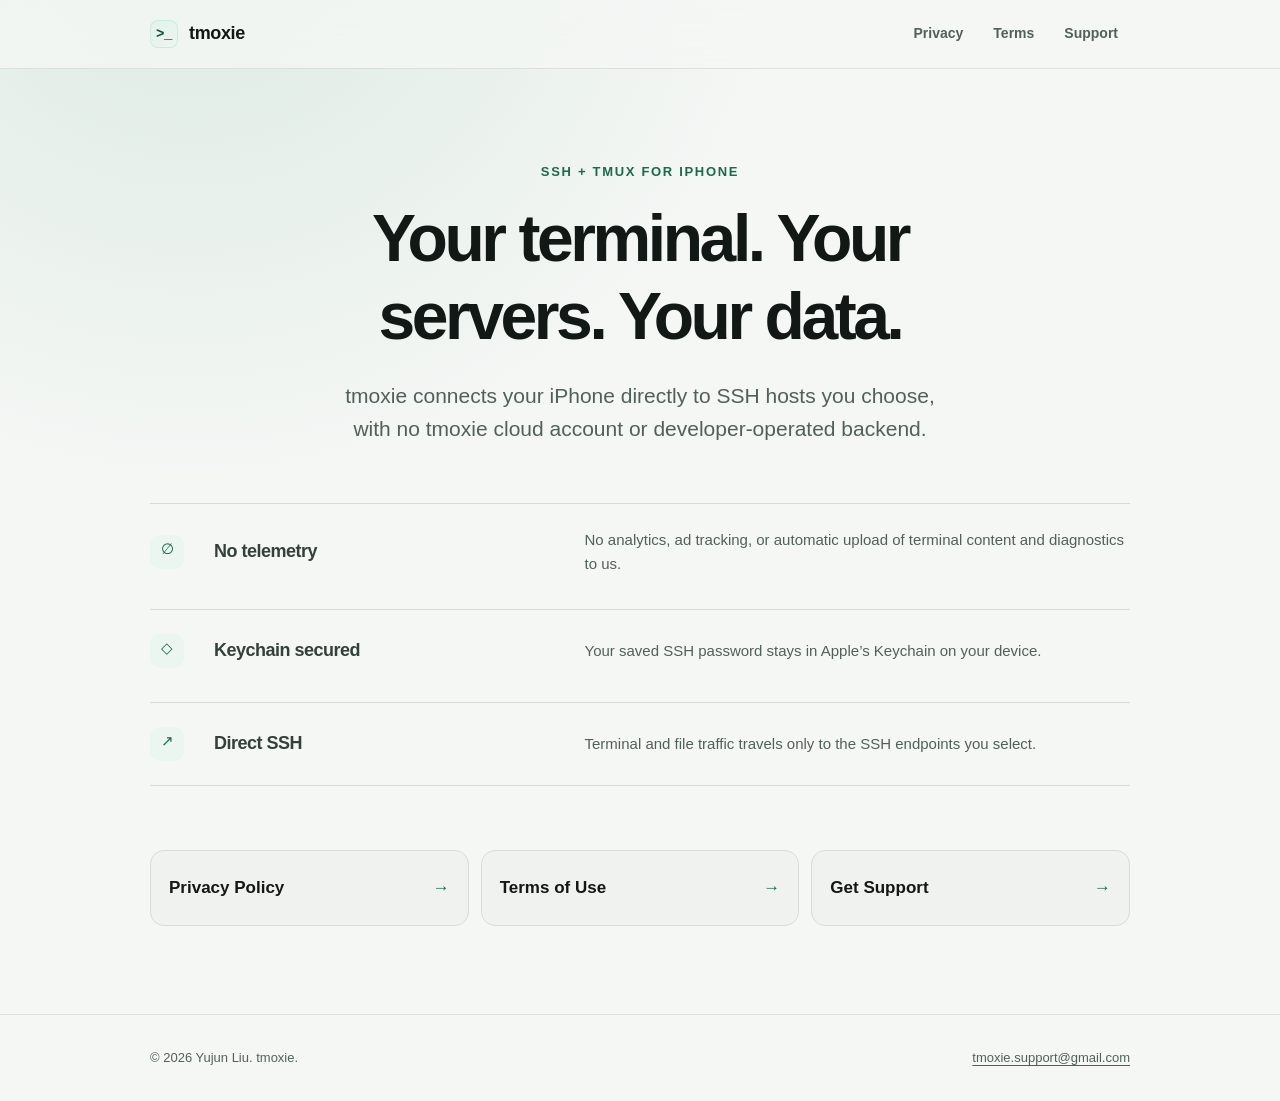
==== index.html @ 765005c0 "Polish tmoxie site metadata" ====
<!DOCTYPE html>
<html lang="en">
<head>
  <meta charset="utf-8">
  <meta name="viewport" content="width=device-width, initial-scale=1">
  <meta name="description" content="Official privacy, terms, and support information for tmoxie, the iOS-native SSH and tmux terminal.">
  <meta name="theme-color" content="#090b0e" media="(prefers-color-scheme: dark)">
  <meta name="theme-color" content="#f5f7f5" media="(prefers-color-scheme: light)">
  <title>tmoxie | Your terminal, your servers, your data</title>
  <link rel="icon" href="favicon.svg" type="image/svg+xml">
  <link rel="stylesheet" href="assets/styles.css">
</head>
<body>
  <header class="site-header">
    <nav class="nav" aria-label="Main navigation">
      <a class="brand" href="./" aria-current="page"><span class="brand-mark" aria-hidden="true">&gt;_</span>tmoxie</a>
      <div class="nav-links">
        <a href="privacy/">Privacy</a>
        <a href="terms/">Terms</a>
        <a href="support/">Support</a>
      </div>
    </nav>
  </header>

  <main class="hero">
    <p class="eyebrow">SSH + tmux for iPhone</p>
    <h1>Your terminal. Your servers. Your data.</h1>
    <p class="lede">tmoxie connects your iPhone directly to SSH hosts you choose, with no tmoxie cloud account or developer-operated backend.</p>

    <ul class="cards">
      <li class="card">
        <span class="card-icon" aria-hidden="true">∅</span>
        <h2>No telemetry</h2>
        <p>No analytics, ad tracking, or automatic upload of terminal content and diagnostics to us.</p>
      </li>
      <li class="card">
        <span class="card-icon" aria-hidden="true">◇</span>
        <h2>Keychain secured</h2>
        <p>Your saved SSH password stays in Apple’s Keychain on your device.</p>
      </li>
      <li class="card">
        <span class="card-icon" aria-hidden="true">↗</span>
        <h2>Direct SSH</h2>
        <p>Terminal and file traffic travels only to the SSH endpoints you select.</p>
      </li>
    </ul>

    <nav class="link-panel" aria-label="Legal and support">
      <a href="privacy/">Privacy Policy</a>
      <a href="terms/">Terms of Use</a>
      <a href="support/">Get Support</a>
    </nav>
  </main>

  <footer class="site-footer">
    <div class="footer-inner">
      <span>© 2026 Yujun Liu. tmoxie.</span>
      <div class="footer-links">
        <a href="mailto:tmoxie.support@gmail.com">tmoxie.support@gmail.com</a>
      </div>
    </div>
  </footer>
</body>
</html>
---- assets/styles.css ----
:root {
  color-scheme: dark;
  --bg: #090b0e;
  --surface: #11151a;
  --surface-raised: #171c22;
  --line: #29313a;
  --text: #f4f6f8;
  --muted: #a9b2bc;
  --accent: #9fe7c4;
  --accent-strong: #c4f5de;
  --max: 760px;
  --radius: 18px;
}

* {
  box-sizing: border-box;
}

html {
  background: var(--bg);
  scroll-behavior: smooth;
}

body {
  min-height: 100vh;
  margin: 0;
  background:
    radial-gradient(circle at 15% -10%, rgba(87, 180, 137, 0.15), transparent 38rem),
    var(--bg);
  color: var(--text);
  font-family: -apple-system, BlinkMacSystemFont, "SF Pro Text", "Segoe UI", sans-serif;
  font-size: 17px;
  line-height: 1.65;
  text-rendering: optimizeLegibility;
  -webkit-font-smoothing: antialiased;
}

a {
  color: var(--accent);
  text-underline-offset: 0.2em;
}

a:hover {
  color: var(--accent-strong);
}

a:active {
  color: var(--accent-strong);
}

a:focus-visible {
  border-radius: 5px;
  outline: 3px solid var(--accent);
  outline-offset: 4px;
}

.site-header {
  position: sticky;
  top: 0;
  z-index: 10;
  border-bottom: 1px solid rgba(255, 255, 255, 0.08);
  background: rgba(9, 11, 14, 0.78);
  backdrop-filter: blur(18px) saturate(140%);
  -webkit-backdrop-filter: blur(18px) saturate(140%);
}

.nav {
  width: min(calc(100% - 40px), 980px);
  min-height: 68px;
  margin: 0 auto;
  display: flex;
  align-items: center;
  justify-content: space-between;
  gap: 24px;
}

.brand {
  min-height: 44px;
  display: inline-flex;
  align-items: center;
  gap: 11px;
  color: var(--text);
  font-size: 18px;
  font-weight: 680;
  letter-spacing: -0.02em;
  text-decoration: none;
}

.brand-mark {
  width: 28px;
  height: 28px;
  display: grid;
  place-items: center;
  border: 1px solid rgba(159, 231, 196, 0.45);
  border-radius: 8px;
  background: linear-gradient(145deg, rgba(159, 231, 196, 0.18), rgba(159, 231, 196, 0.04));
  color: var(--accent-strong);
  font-family: ui-monospace, "SFMono-Regular", Menlo, monospace;
  font-size: 14px;
  line-height: 1;
}

.nav-links {
  display: flex;
  align-items: center;
  gap: 6px;
}

.nav-links a {
  min-height: 44px;
  padding: 10px 12px;
  display: inline-flex;
  align-items: center;
  border-radius: 10px;
  color: var(--muted);
  font-size: 14px;
  font-weight: 600;
  text-decoration: none;
}

.nav-links a:hover,
.nav-links a[aria-current="page"] {
  background: rgba(255, 255, 255, 0.06);
  color: var(--text);
}

main {
  width: min(calc(100% - 40px), var(--max));
  margin: 0 auto;
  padding: 72px 0 88px;
}

.hero {
  width: min(calc(100% - 40px), 980px);
  padding-top: 92px;
  text-align: center;
}

.eyebrow {
  margin: 0 0 18px;
  color: var(--accent);
  font-size: 13px;
  font-weight: 700;
  letter-spacing: 0.13em;
  text-transform: uppercase;
}

h1,
h2,
h3 {
  line-height: 1.18;
  text-wrap: balance;
}

h1 {
  max-width: 760px;
  margin: 0;
  font-size: clamp(38px, 8vw, 66px);
  font-weight: 720;
  letter-spacing: -0.052em;
}

.hero h1 {
  margin-inline: auto;
}

.legal h1 {
  font-size: clamp(38px, 7vw, 58px);
}

.lede {
  max-width: 650px;
  margin: 24px auto 0;
  color: var(--muted);
  font-size: clamp(18px, 3vw, 21px);
  line-height: 1.55;
  text-wrap: balance;
}

.effective {
  margin: 17px 0 0;
  color: var(--muted);
  font-size: 14px;
}

.summary {
  margin: 44px 0 54px;
  padding: 24px 26px;
  border: 1px solid rgba(159, 231, 196, 0.28);
  border-radius: var(--radius);
  background: linear-gradient(145deg, rgba(159, 231, 196, 0.1), rgba(159, 231, 196, 0.025));
}

.summary p {
  margin: 0;
  color: #dce8e2;
  font-size: 18px;
}

.legal section {
  margin-top: 48px;
}

h2 {
  margin: 0 0 16px;
  font-size: 26px;
  letter-spacing: -0.028em;
}

h3 {
  margin: 28px 0 8px;
  font-size: 19px;
  letter-spacing: -0.015em;
}

p,
ul,
ol {
  color: #d0d6dc;
}

ul,
ol {
  padding-left: 1.35em;
}

li + li {
  margin-top: 10px;
}

.cards {
  margin: 58px auto 0;
  padding: 0;
  border-top: 1px solid var(--line);
  border-bottom: 1px solid var(--line);
  list-style: none;
}

.card {
  padding: 24px 0;
  display: grid;
  grid-template-columns: 48px minmax(150px, 0.65fr) 1fr;
  align-items: center;
  gap: 16px;
  text-align: left;
}

.card + .card {
  border-top: 1px solid var(--line);
}

.card-icon {
  width: 34px;
  height: 34px;
  display: grid;
  place-items: center;
  border-radius: 10px;
  background: rgba(159, 231, 196, 0.11);
  color: var(--accent);
  font-family: ui-monospace, "SFMono-Regular", Menlo, monospace;
  font-size: 15px;
}

.card h2 {
  margin: 0;
  font-size: 18px;
}

.card p {
  margin: 0;
  color: var(--muted);
  font-size: 15px;
  line-height: 1.55;
}

.link-panel {
  margin-top: 64px;
  display: grid;
  grid-template-columns: repeat(3, 1fr);
  gap: 12px;
}

.link-panel a {
  min-height: 76px;
  padding: 18px;
  display: flex;
  align-items: center;
  justify-content: space-between;
  border: 1px solid var(--line);
  border-radius: 14px;
  background: rgba(255, 255, 255, 0.025);
  color: var(--text);
  font-weight: 620;
  text-decoration: none;
}

.link-panel a::after {
  content: "→";
  color: var(--accent);
}

.link-panel a:hover {
  border-color: rgba(159, 231, 196, 0.45);
  background: rgba(159, 231, 196, 0.06);
}

.contact-box {
  margin-top: 40px;
  padding: 26px;
  border: 1px solid var(--line);
  border-radius: var(--radius);
  background: var(--surface);
}

.contact-box h2,
.contact-box p {
  margin-top: 0;
}

.contact-box p:last-child {
  margin-bottom: 0;
}

.email-button {
  min-height: 48px;
  margin-top: 8px;
  padding: 12px 18px;
  display: inline-flex;
  align-items: center;
  justify-content: center;
  border: 1px solid rgba(159, 231, 196, 0.45);
  border-radius: 12px;
  background: rgba(159, 231, 196, 0.11);
  color: var(--accent-strong);
  font-weight: 650;
  text-decoration: none;
}

.brand:active,
.nav-links a:active,
.link-panel a:active,
.email-button:active {
  transform: scale(0.98);
}

.nav-links a:active,
.link-panel a:active,
.email-button:active {
  background: rgba(159, 231, 196, 0.14);
}

.support-lede {
  margin-left: 0;
  text-align: left;
}

code {
  padding: 0.12em 0.34em;
  border: 1px solid var(--line);
  border-radius: 5px;
  background: var(--surface);
  color: var(--text);
  font-family: ui-monospace, "SFMono-Regular", Menlo, monospace;
  font-size: 0.88em;
  overflow-wrap: anywhere;
}

.site-footer {
  border-top: 1px solid rgba(255, 255, 255, 0.08);
}

.footer-inner {
  width: min(calc(100% - 40px), 980px);
  min-height: 86px;
  margin: 0 auto;
  display: flex;
  align-items: center;
  justify-content: space-between;
  gap: 24px;
  color: var(--muted);
  font-size: 13px;
}

.footer-links {
  display: flex;
  gap: 18px;
}

.footer-links a {
  min-height: 44px;
  display: inline-flex;
  align-items: center;
  color: var(--muted);
}

@media (max-width: 720px) {
  .nav {
    align-items: flex-start;
    flex-direction: column;
    gap: 3px;
    padding: 12px 0 9px;
  }

  .nav-links {
    width: 100%;
    justify-content: space-between;
  }

  .nav-links a {
    padding-inline: 8px;
  }

  main,
  .hero {
    padding-top: 52px;
  }

  .link-panel {
    grid-template-columns: 1fr;
  }

  .card {
    grid-template-columns: 42px 1fr;
    gap: 4px 12px;
  }

  .card-icon {
    grid-row: 1 / span 2;
  }

  .card p {
    grid-column: 2;
  }

  .footer-inner {
    padding: 20px 0;
    align-items: flex-start;
    flex-direction: column;
    gap: 4px;
  }
}

@media (prefers-color-scheme: light) {
  :root {
    color-scheme: light;
    --bg: #f5f7f5;
    --surface: #ffffff;
    --surface-raised: #f0f4f1;
    --line: #d6ddd8;
    --text: #111815;
    --muted: #52605a;
    --accent: #176c4b;
    --accent-strong: #0c5439;
  }

  body {
    background:
      radial-gradient(circle at 15% -10%, rgba(58, 151, 107, 0.14), transparent 38rem),
      var(--bg);
  }

  .site-header {
    border-bottom-color: rgba(18, 42, 31, 0.1);
    background: rgba(245, 247, 245, 0.82);
  }

  .nav-links a:hover,
  .nav-links a[aria-current="page"] {
    background: rgba(17, 24, 21, 0.065);
  }

  .summary {
    border-color: rgba(23, 108, 75, 0.28);
    background: linear-gradient(145deg, rgba(39, 139, 95, 0.1), rgba(39, 139, 95, 0.025));
  }

  .summary p,
  p,
  ul,
  ol {
    color: #34413b;
  }

  .link-panel a {
    background: rgba(17, 24, 21, 0.018);
  }

  .site-footer {
    border-top-color: rgba(18, 42, 31, 0.1);
  }
}

@media (prefers-reduced-transparency: reduce) {
  .site-header {
    background: var(--bg);
    backdrop-filter: none;
    -webkit-backdrop-filter: none;
  }
}

@media (prefers-reduced-motion: reduce) {
  html {
    scroll-behavior: auto;
  }
}

@media print {
  :root {
    color-scheme: light;
    --bg: #fff;
    --text: #111;
    --muted: #444;
  }

  body {
    background: #fff;
    color: #111;
  }

  .site-header,
  .site-footer {
    display: none;
  }

  main {
    width: 100%;
    padding: 0;
  }

  p,
  ul,
  ol {
    color: #222;
  }
}
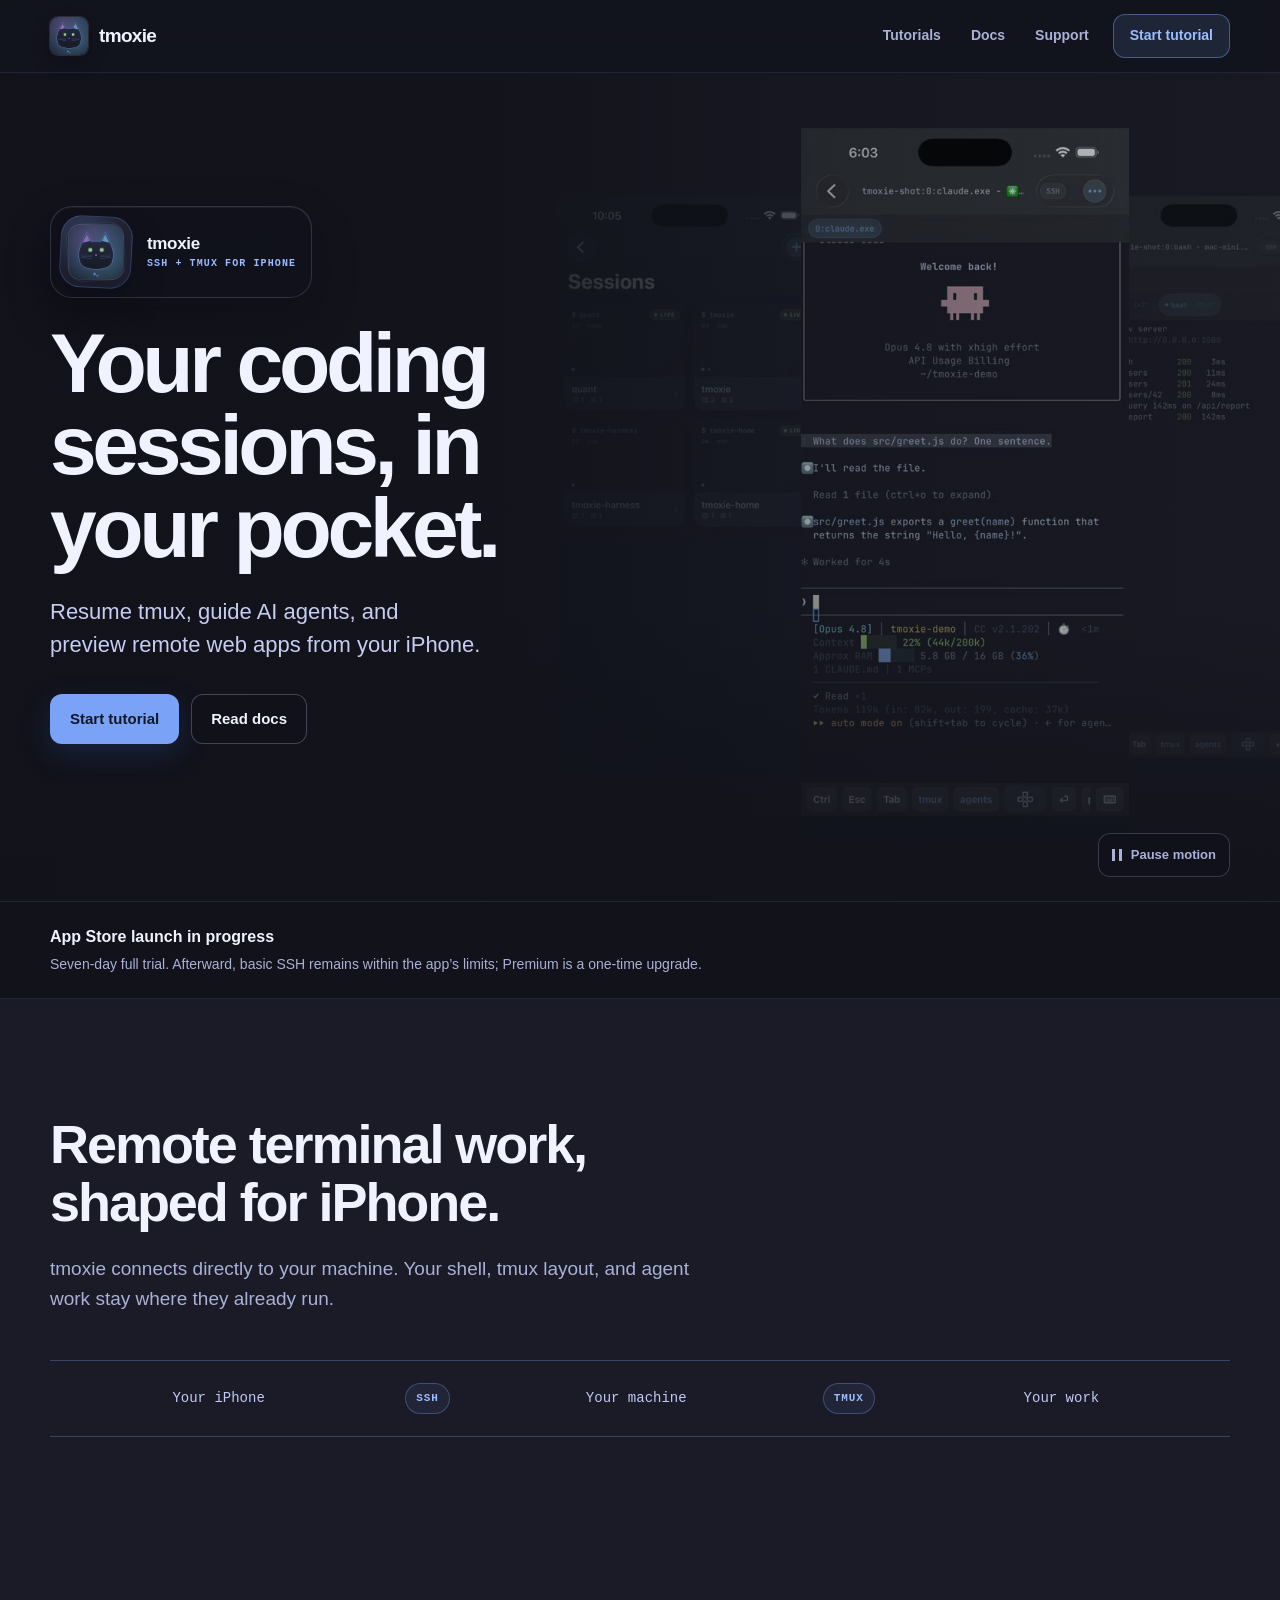
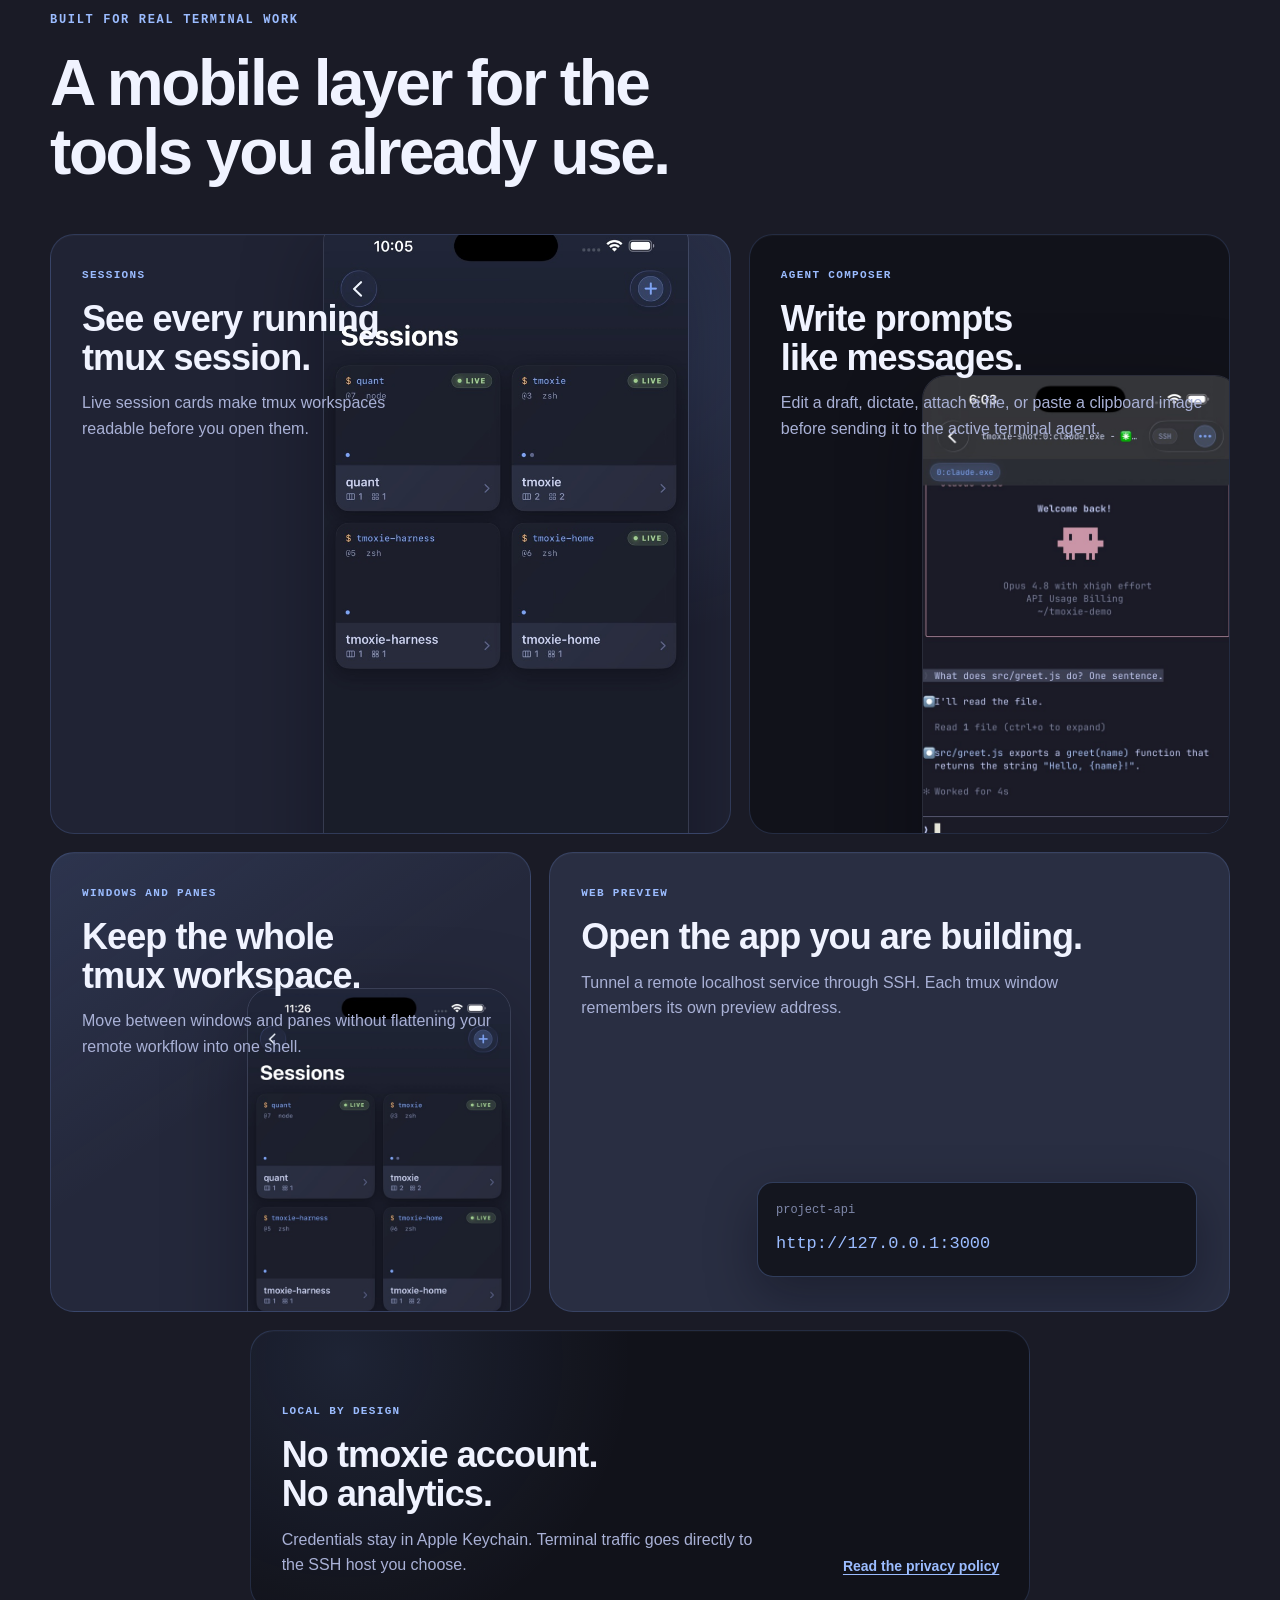
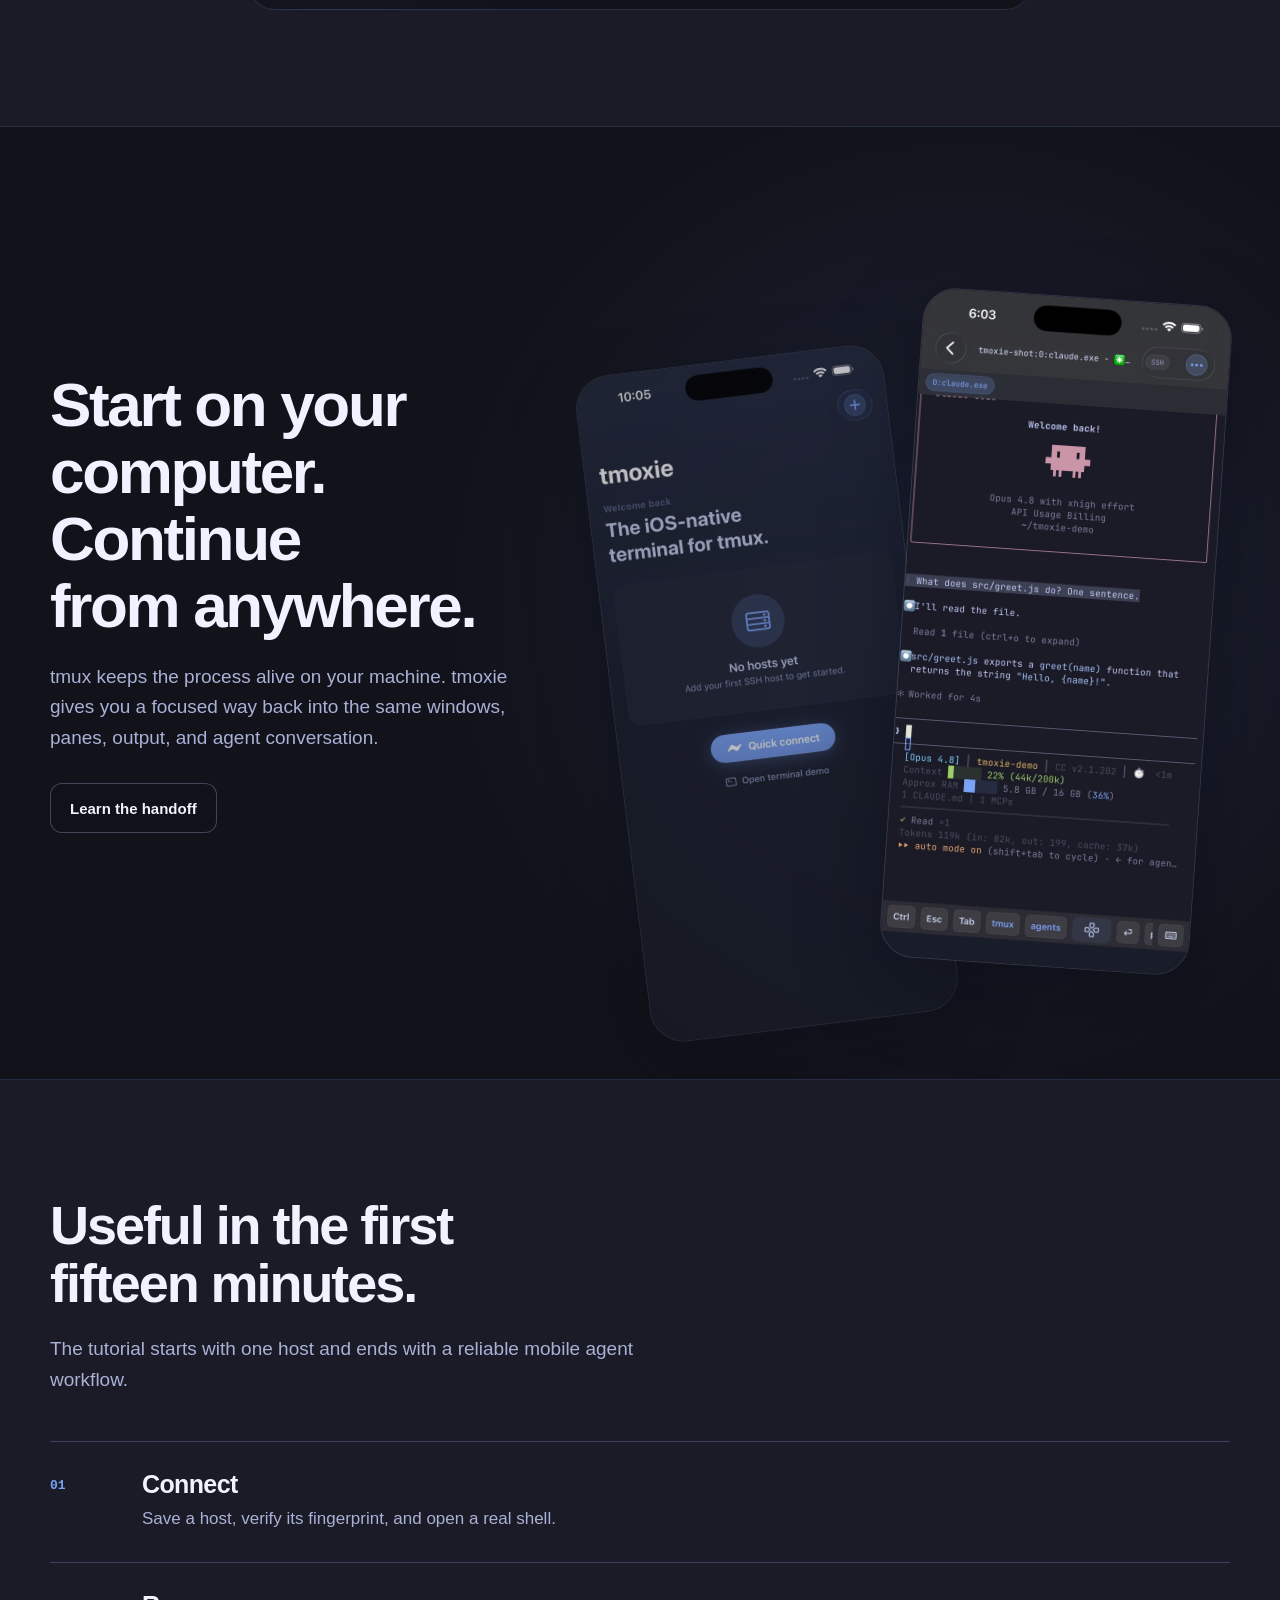
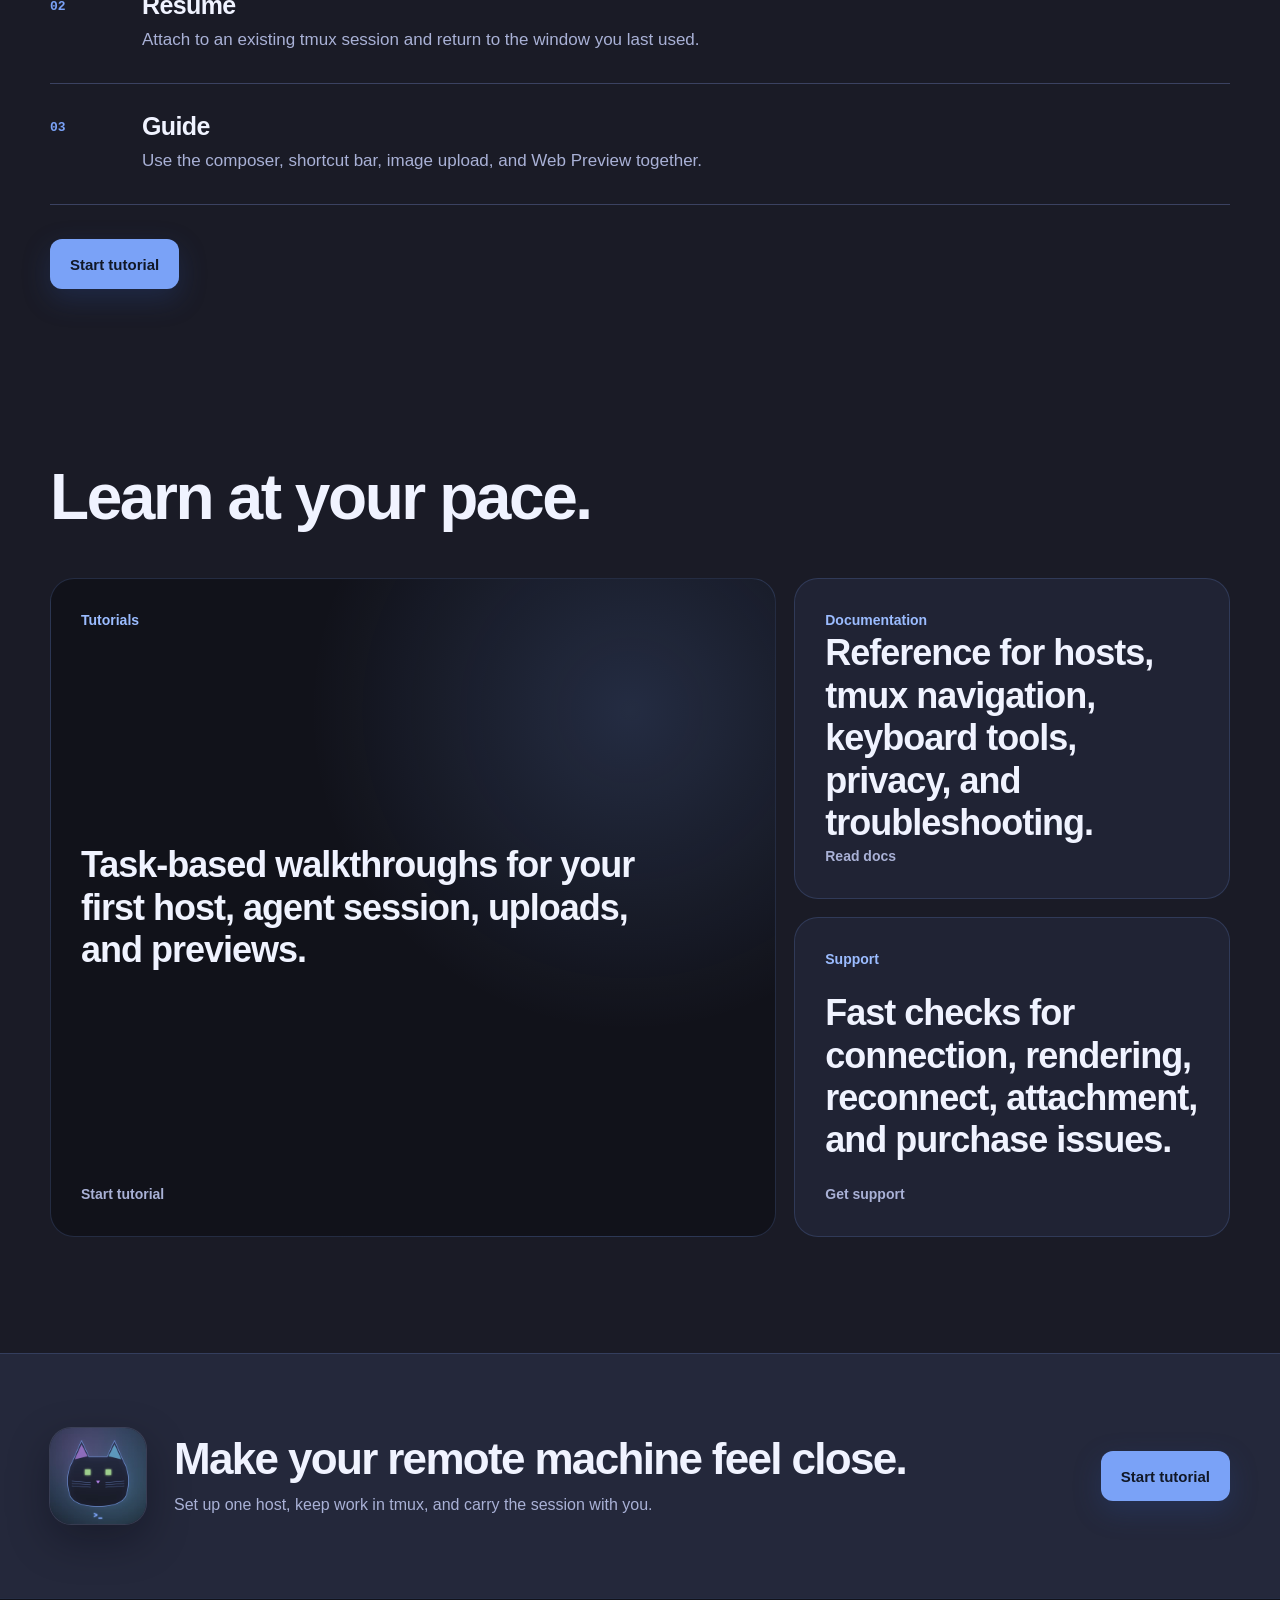
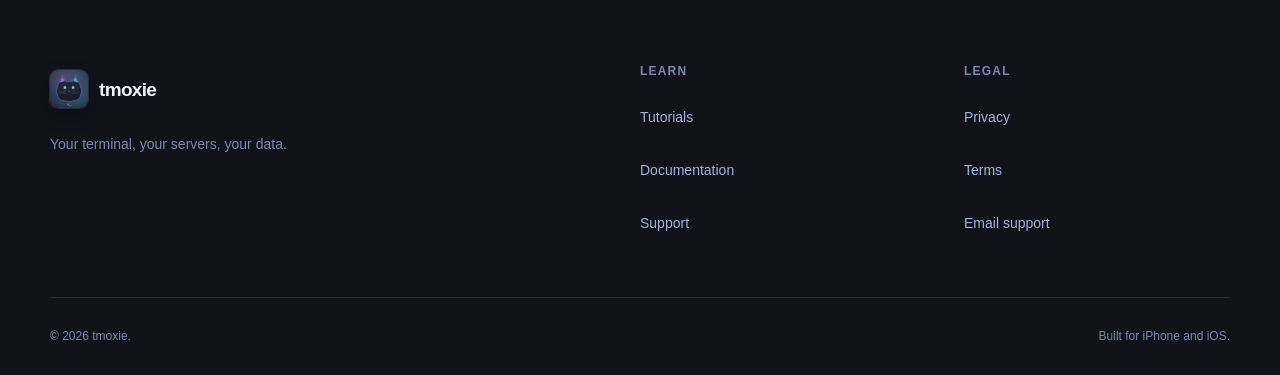
==== commit 22c26023: "Launch tmoxie product and learning site" ====
--- a/index.html
+++ b/index.html
@@ -3,62 +3,267 @@
 <head>
   <meta charset="utf-8">
   <meta name="viewport" content="width=device-width, initial-scale=1">
-  <meta name="description" content="Official privacy, terms, and support information for tmoxie, the iOS-native SSH and tmux terminal.">
-  <meta name="theme-color" content="#090b0e" media="(prefers-color-scheme: dark)">
-  <meta name="theme-color" content="#f5f7f5" media="(prefers-color-scheme: light)">
-  <title>tmoxie | Your terminal, your servers, your data</title>
-  <link rel="icon" href="favicon.svg" type="image/svg+xml">
+  <meta name="description" content="tmoxie is an iPhone SSH and tmux terminal for resuming remote coding sessions, guiding AI agents, and previewing web apps from anywhere.">
+  <meta name="theme-color" content="#1a1b26">
+  <meta name="robots" content="index, follow">
+  <link rel="canonical" href="https://voidsteed.github.io/tmoxie-site/">
+  <meta property="og:type" content="website">
+  <meta property="og:site_name" content="tmoxie">
+  <meta property="og:title" content="tmoxie | Your coding sessions, in your pocket">
+  <meta property="og:description" content="Resume tmux sessions, guide terminal AI agents, and preview remote web apps from your iPhone.">
+  <meta property="og:url" content="https://voidsteed.github.io/tmoxie-site/">
+  <meta property="og:image" content="https://voidsteed.github.io/tmoxie-site/assets/og-image.jpg">
+  <meta property="og:image:width" content="1200">
+  <meta property="og:image:height" content="630">
+  <meta property="og:image:alt" content="tmoxie app icon beside a remote terminal session">
+  <meta name="twitter:card" content="summary_large_image">
+  <meta name="twitter:title" content="tmoxie | Your coding sessions, in your pocket">
+  <meta name="twitter:description" content="Resume tmux sessions, guide terminal AI agents, and preview remote web apps from your iPhone.">
+  <meta name="twitter:image" content="https://voidsteed.github.io/tmoxie-site/assets/og-image.jpg">
+  <meta name="twitter:image:alt" content="tmoxie app icon beside a remote terminal session">
+  <title>tmoxie | Your coding sessions, in your pocket</title>
+  <link rel="icon" href="assets/favicon.png" type="image/png">
+  <link rel="apple-touch-icon" href="assets/apple-touch-icon.png">
+  <link rel="preload" href="assets/media/hero-poster.jpg" as="image" fetchpriority="high">
   <link rel="stylesheet" href="assets/styles.css">
+  <script src="assets/site.js" defer></script>
+  <script type="application/ld+json">
+  {
+    "@context": "https://schema.org",
+    "@type": "SoftwareApplication",
+    "name": "tmoxie",
+    "url": "https://voidsteed.github.io/tmoxie-site/",
+    "image": "https://voidsteed.github.io/tmoxie-site/assets/app-icon.png",
+    "description": "An iPhone SSH and tmux terminal for remote coding sessions and terminal AI agents.",
+    "applicationCategory": "DeveloperApplication",
+    "operatingSystem": "iOS 17 or later"
+  }
+  </script>
 </head>
 <body>
+  <a class="skip-link" href="#main">Skip to content</a>
+
   <header class="site-header">
-    <nav class="nav" aria-label="Main navigation">
-      <a class="brand" href="./" aria-current="page"><span class="brand-mark" aria-hidden="true">&gt;_</span>tmoxie</a>
-      <div class="nav-links">
+    <nav class="nav shell" aria-label="Main navigation">
+      <a class="brand" href="./" aria-current="page">
+        <img class="app-icon" src="assets/app-icon.avif" width="38" height="38" alt="">
+        <span>tmoxie</span>
+      </a>
+      <button class="nav-toggle" type="button" aria-expanded="false" aria-controls="nav-links" data-nav-toggle>
+        <span class="sr-only">Open navigation</span>
+        <span aria-hidden="true"></span>
+        <span aria-hidden="true"></span>
+      </button>
+      <div class="nav-links" id="nav-links" data-nav-links>
+        <a href="tutorials/">Tutorials</a>
+        <a href="docs/">Docs</a>
+        <a href="support/">Support</a>
+        <a class="nav-action" href="tutorials/#quick-start">Start tutorial</a>
+      </div>
+    </nav>
+  </header>
+
+  <main id="main">
+    <section class="landing-hero" aria-labelledby="hero-title">
+      <div class="hero-media" aria-hidden="true">
+        <video muted loop playsinline preload="metadata" poster="assets/media/hero-poster.jpg" data-hero-video>
+          <source src="assets/media/hero-loop.mp4" type="video/mp4">
+        </video>
+      </div>
+      <div class="hero-scrim" aria-hidden="true"></div>
+      <div class="hero-inner shell">
+        <div class="hero-product">
+          <span class="hero-product-mark" aria-hidden="true">
+            <img class="app-icon hero-product-icon" src="assets/app-icon.avif" width="54" height="54" alt="">
+          </span>
+          <span><strong>tmoxie</strong><small>SSH + tmux for iPhone</small></span>
+        </div>
+        <h1 id="hero-title">Your coding sessions, in your pocket.</h1>
+        <p class="hero-copy">Resume tmux, guide AI agents, and preview remote web apps from your iPhone.</p>
+        <div class="hero-actions">
+          <a class="button button-primary" href="tutorials/">Start tutorial</a>
+          <a class="button button-secondary" href="docs/">Read docs</a>
+        </div>
+      </div>
+      <button class="video-toggle" type="button" data-video-toggle data-paused="false">
+        <span class="video-toggle-mark" aria-hidden="true"></span>
+        <span data-video-label>Pause motion</span>
+      </button>
+    </section>
+
+    <section class="launch-strip" aria-label="Product availability">
+      <div class="shell launch-strip-inner">
+        <div>
+          <strong>App Store launch in progress</strong>
+          <span>Seven-day full trial. Afterward, basic SSH remains within the app’s limits; Premium is a one-time upgrade.</span>
+        </div>
+      </div>
+    </section>
+
+    <section class="section shell product-intro" aria-labelledby="product-title">
+      <div class="section-heading compact-heading">
+        <h2 id="product-title">Remote terminal work, shaped for iPhone.</h2>
+        <p>tmoxie connects directly to your machine. Your shell, tmux layout, and agent work stay where they already run.</p>
+      </div>
+      <div class="workflow-line" role="group" aria-label="tmoxie connection flow">
+        <span>Your iPhone</span>
+        <span aria-hidden="true">SSH</span>
+        <span>Your machine</span>
+        <span aria-hidden="true">tmux</span>
+        <span>Your work</span>
+      </div>
+    </section>
+
+    <section class="section shell" aria-labelledby="features-title">
+      <div class="section-heading">
+        <p class="eyebrow">Built for real terminal work</p>
+        <h2 id="features-title">A mobile layer for the tools you already use.</h2>
+      </div>
+
+      <div class="feature-grid">
+        <article class="feature feature-sessions">
+          <div class="feature-copy">
+            <span class="feature-kicker">Sessions</span>
+            <h3>See every running tmux session.</h3>
+            <p>Live session cards make tmux workspaces readable before you open them.</p>
+          </div>
+          <img src="assets/screens/sessions.jpg" width="660" height="1434" loading="lazy" alt="tmoxie session cards showing remote tmux workspaces">
+        </article>
+
+        <article class="feature feature-agent">
+          <div class="feature-copy">
+            <span class="feature-kicker">Agent composer</span>
+            <h3>Write prompts like messages.</h3>
+            <p>Edit a draft, dictate, attach a file, or paste a clipboard image before sending it to the active terminal agent.</p>
+          </div>
+          <img src="assets/screens/agent.jpg" width="660" height="1434" loading="lazy" alt="AI coding agent running inside the tmoxie terminal">
+        </article>
+
+        <article class="feature feature-panes">
+          <div class="feature-copy">
+            <span class="feature-kicker">Windows and panes</span>
+            <h3>Keep the whole tmux workspace.</h3>
+            <p>Move between windows and panes without flattening your remote workflow into one shell.</p>
+          </div>
+          <img src="assets/screens/panes.jpg" width="660" height="1434" loading="lazy" alt="tmoxie displaying multiple tmux panes">
+        </article>
+
+        <article class="feature feature-preview">
+          <div class="feature-copy">
+            <span class="feature-kicker">Web Preview</span>
+            <h3>Open the app you are building.</h3>
+            <p>Tunnel a remote localhost service through SSH. Each tmux window remembers its own preview address.</p>
+          </div>
+          <div class="preview-address" aria-hidden="true">
+            <span>project-api</span>
+            <code>http://127.0.0.1:3000</code>
+          </div>
+        </article>
+
+        <article class="feature feature-private">
+          <div class="feature-copy">
+            <span class="feature-kicker">Local by design</span>
+            <h3>No tmoxie account. No analytics.</h3>
+            <p>Credentials stay in Apple Keychain. Terminal traffic goes directly to the SSH host you choose.</p>
+          </div>
+          <a class="text-link" href="privacy/">Read the privacy policy</a>
+        </article>
+      </div>
+    </section>
+
+    <section class="section session-story" aria-labelledby="story-title">
+      <div class="shell story-grid">
+        <div class="story-copy">
+          <h2 id="story-title">Start on your computer. Continue from anywhere.</h2>
+          <p>tmux keeps the process alive on your machine. tmoxie gives you a focused way back into the same windows, panes, output, and agent conversation.</p>
+          <a class="button button-secondary" href="tutorials/#resume-a-session">Learn the handoff</a>
+        </div>
+        <div class="screen-stack" role="group" aria-label="tmoxie product screens">
+          <img class="screen screen-back" src="assets/screens/hosts.jpg" width="660" height="1434" loading="lazy" alt="Saved SSH hosts in tmoxie">
+          <img class="screen screen-front" src="assets/screens/agent.jpg" width="660" height="1434" loading="lazy" alt="Terminal agent session in tmoxie">
+        </div>
+      </div>
+    </section>
+
+    <section class="section shell" aria-labelledby="use-title">
+      <div class="section-heading compact-heading">
+        <h2 id="use-title">Useful in the first fifteen minutes.</h2>
+        <p>The tutorial starts with one host and ends with a reliable mobile agent workflow.</p>
+      </div>
+      <ol class="use-path">
+        <li>
+          <span class="path-number" aria-hidden="true">01</span>
+          <div><h3>Connect</h3><p>Save a host, verify its fingerprint, and open a real shell.</p></div>
+        </li>
+        <li>
+          <span class="path-number" aria-hidden="true">02</span>
+          <div><h3>Resume</h3><p>Attach to an existing tmux session and return to the window you last used.</p></div>
+        </li>
+        <li>
+          <span class="path-number" aria-hidden="true">03</span>
+          <div><h3>Guide</h3><p>Use the composer, shortcut bar, image upload, and Web Preview together.</p></div>
+        </li>
+      </ol>
+      <div class="section-action">
+        <a class="button button-primary" href="tutorials/#quick-start">Start tutorial</a>
+      </div>
+    </section>
+
+    <section class="section shell resource-section" aria-labelledby="resources-title">
+      <div class="section-heading">
+        <h2 id="resources-title">Learn at your pace.</h2>
+      </div>
+      <div class="resource-grid">
+        <a class="resource resource-primary" href="tutorials/">
+          <span>Tutorials</span>
+          <strong>Task-based walkthroughs for your first host, agent session, uploads, and previews.</strong>
+          <small>Start tutorial</small>
+        </a>
+        <a class="resource" href="docs/">
+          <span>Documentation</span>
+          <strong>Reference for hosts, tmux navigation, keyboard tools, privacy, and troubleshooting.</strong>
+          <small>Read docs</small>
+        </a>
+        <a class="resource" href="support/">
+          <span>Support</span>
+          <strong>Fast checks for connection, rendering, reconnect, attachment, and purchase issues.</strong>
+          <small>Get support</small>
+        </a>
+      </div>
+    </section>
+
+    <section class="final-cta">
+      <div class="shell final-cta-inner">
+        <img class="app-icon" src="assets/app-icon.avif" width="96" height="96" loading="lazy" alt="tmoxie app icon">
+        <div>
+          <h2>Make your remote machine feel close.</h2>
+          <p>Set up one host, keep work in tmux, and carry the session with you.</p>
+        </div>
+        <a class="button button-primary" href="tutorials/">Start tutorial</a>
+      </div>
+    </section>
+  </main>
+
+  <footer class="site-footer">
+    <div class="shell footer-grid">
+      <div class="footer-brand">
+        <a class="brand" href="./"><img class="app-icon" src="assets/app-icon.avif" width="38" height="38" alt=""><span>tmoxie</span></a>
+        <p>Your terminal, your servers, your data.</p>
+      </div>
+      <div>
+        <h2>Learn</h2>
+        <a href="tutorials/">Tutorials</a>
+        <a href="docs/">Documentation</a>
+        <a href="support/">Support</a>
+      </div>
+      <div>
+        <h2>Legal</h2>
         <a href="privacy/">Privacy</a>
         <a href="terms/">Terms</a>
-        <a href="support/">Support</a>
-      </div>
-    </nav>
-  </header>
-
-  <main class="hero">
-    <p class="eyebrow">SSH + tmux for iPhone</p>
-    <h1>Your terminal. Your servers. Your data.</h1>
-    <p class="lede">tmoxie connects your iPhone directly to SSH hosts you choose, with no tmoxie cloud account or developer-operated backend.</p>
-
-    <ul class="cards">
-      <li class="card">
-        <span class="card-icon" aria-hidden="true">∅</span>
-        <h2>No telemetry</h2>
-        <p>No analytics, ad tracking, or automatic upload of terminal content and diagnostics to us.</p>
-      </li>
-      <li class="card">
-        <span class="card-icon" aria-hidden="true">◇</span>
-        <h2>Keychain secured</h2>
-        <p>Your saved SSH password stays in Apple’s Keychain on your device.</p>
-      </li>
-      <li class="card">
-        <span class="card-icon" aria-hidden="true">↗</span>
-        <h2>Direct SSH</h2>
-        <p>Terminal and file traffic travels only to the SSH endpoints you select.</p>
-      </li>
-    </ul>
-
-    <nav class="link-panel" aria-label="Legal and support">
-      <a href="privacy/">Privacy Policy</a>
-      <a href="terms/">Terms of Use</a>
-      <a href="support/">Get Support</a>
-    </nav>
-  </main>
-
-  <footer class="site-footer">
-    <div class="footer-inner">
-      <span>© 2026 Yujun Liu. tmoxie.</span>
-      <div class="footer-links">
-        <a href="mailto:tmoxie.support@gmail.com">tmoxie.support@gmail.com</a>
+        <a href="mailto:tmoxie.support@gmail.com">Email support</a>
       </div>
     </div>
+    <div class="shell footer-bottom"><span>© 2026 tmoxie.</span><span>Built for iPhone and iOS.</span></div>
   </footer>
 </body>
 </html>
--- a/assets/styles.css
+++ b/assets/styles.css
@@ -1,15 +1,25 @@
 :root {
   color-scheme: dark;
-  --bg: #090b0e;
-  --surface: #11151a;
-  --surface-raised: #171c22;
-  --line: #29313a;
-  --text: #f4f6f8;
-  --muted: #a9b2bc;
-  --accent: #9fe7c4;
-  --accent-strong: #c4f5de;
-  --max: 760px;
-  --radius: 18px;
+  --bg: #1a1b26;
+  --bg-deep: #11121a;
+  --surface: #202334;
+  --surface-raised: #292e42;
+  --surface-soft: #24283b;
+  --line: #3b4261;
+  --line-soft: rgba(122, 162, 247, 0.18);
+  --text: #c0caf5;
+  --text-strong: #f0f3ff;
+  --muted: #a9b1d6;
+  --muted-dim: #7f88aa;
+  --accent: #7aa2f7;
+  --accent-strong: #9bbcff;
+  --accent-ink: #111827;
+  --content: 1180px;
+  --article: 760px;
+  --radius-card: 24px;
+  --radius-control: 12px;
+  --shadow: 0 26px 80px rgba(5, 7, 15, 0.34);
+  --nav-height: 72px;
 }
 
 * {
@@ -17,15 +27,18 @@
 }
 
 html {
+  min-width: 320px;
   background: var(--bg);
   scroll-behavior: smooth;
+  scroll-padding-top: calc(var(--nav-height) + 28px);
 }
 
 body {
   min-height: 100vh;
   margin: 0;
+  overflow-x: hidden;
   background:
-    radial-gradient(circle at 15% -10%, rgba(87, 180, 137, 0.15), transparent 38rem),
+    radial-gradient(circle at 86% 8%, rgba(122, 162, 247, 0.08), transparent 28rem),
     var(--bg);
   color: var(--text);
   font-family: -apple-system, BlinkMacSystemFont, "SF Pro Text", "Segoe UI", sans-serif;
@@ -35,39 +48,169 @@
   -webkit-font-smoothing: antialiased;
 }
 
+img,
+video {
+  display: block;
+  max-width: 100%;
+}
+
+img {
+  height: auto;
+}
+
+.app-icon {
+  aspect-ratio: 1;
+  object-fit: cover;
+  border-radius: 22%;
+  box-shadow:
+    0 0 0 1px rgba(192, 202, 245, 0.16),
+    0 16px 42px rgba(5, 7, 15, 0.34);
+}
+
 a {
-  color: var(--accent);
-  text-underline-offset: 0.2em;
+  color: var(--accent-strong);
+  text-underline-offset: 0.22em;
+  text-decoration-thickness: 1px;
 }
 
 a:hover {
-  color: var(--accent-strong);
-}
-
-a:active {
-  color: var(--accent-strong);
-}
-
-a:focus-visible {
-  border-radius: 5px;
+  color: var(--text-strong);
+}
+
+button,
+a {
+  -webkit-tap-highlight-color: transparent;
+}
+
+button {
+  color: inherit;
+  font: inherit;
+}
+
+a:focus-visible,
+button:focus-visible,
+summary:focus-visible {
   outline: 3px solid var(--accent);
   outline-offset: 4px;
+}
+
+h1,
+h2,
+h3,
+p {
+  margin-top: 0;
+}
+
+h1,
+h2,
+h3 {
+  color: var(--text-strong);
+  line-height: 1.08;
+  text-wrap: balance;
+}
+
+h1 {
+  letter-spacing: -0.052em;
+}
+
+h2 {
+  letter-spacing: -0.038em;
+}
+
+h3 {
+  letter-spacing: -0.025em;
+}
+
+p,
+li {
+  color: var(--muted);
+}
+
+code,
+pre,
+.eyebrow,
+.feature-kicker,
+.path-number,
+.workflow-line,
+.preview-address {
+  font-family: ui-monospace, "SFMono-Regular", Menlo, Monaco, Consolas, monospace;
+}
+
+code {
+  padding: 0.14em 0.38em;
+  border: 1px solid var(--line);
+  border-radius: 6px;
+  background: var(--surface-soft);
+  color: var(--text-strong);
+  font-size: 0.88em;
+  overflow-wrap: anywhere;
+}
+
+pre {
+  margin: 22px 0;
+  padding: 20px;
+  overflow-x: auto;
+  border: 1px solid var(--line);
+  border-radius: 16px;
+  background: var(--bg-deep);
+  color: var(--text);
+  font-size: 14px;
+  line-height: 1.65;
+  -webkit-overflow-scrolling: touch;
+}
+
+pre code {
+  padding: 0;
+  border: 0;
+  background: transparent;
+  font-size: inherit;
+}
+
+.shell {
+  width: min(calc(100% - 48px), var(--content));
+  margin-inline: auto;
+}
+
+.sr-only {
+  position: absolute;
+  width: 1px;
+  height: 1px;
+  padding: 0;
+  overflow: hidden;
+  clip: rect(0, 0, 0, 0);
+  white-space: nowrap;
+  border: 0;
+}
+
+.skip-link {
+  position: fixed;
+  top: 10px;
+  left: 10px;
+  z-index: 100;
+  padding: 10px 14px;
+  border-radius: var(--radius-control);
+  background: var(--accent);
+  color: var(--accent-ink);
+  font-weight: 750;
+  transform: translateY(-150%);
+}
+
+.skip-link:focus {
+  transform: translateY(0);
 }
 
 .site-header {
   position: sticky;
   top: 0;
-  z-index: 10;
-  border-bottom: 1px solid rgba(255, 255, 255, 0.08);
-  background: rgba(9, 11, 14, 0.78);
-  backdrop-filter: blur(18px) saturate(140%);
-  -webkit-backdrop-filter: blur(18px) saturate(140%);
+  z-index: 40;
+  border-bottom: 1px solid rgba(122, 162, 247, 0.12);
+  background: rgba(17, 18, 26, 0.78);
+  backdrop-filter: blur(20px) saturate(150%);
+  -webkit-backdrop-filter: blur(20px) saturate(150%);
 }
 
 .nav {
-  width: min(calc(100% - 40px), 980px);
-  min-height: 68px;
-  margin: 0 auto;
+  min-height: var(--nav-height);
   display: flex;
   align-items: center;
   justify-content: space-between;
@@ -75,424 +218,1721 @@
 }
 
 .brand {
-  min-height: 44px;
+  min-height: 48px;
   display: inline-flex;
   align-items: center;
   gap: 11px;
-  color: var(--text);
-  font-size: 18px;
-  font-weight: 680;
-  letter-spacing: -0.02em;
+  color: var(--text-strong);
+  font-size: 19px;
+  font-weight: 760;
+  letter-spacing: -0.035em;
   text-decoration: none;
 }
 
-.brand-mark {
-  width: 28px;
-  height: 28px;
-  display: grid;
-  place-items: center;
-  border: 1px solid rgba(159, 231, 196, 0.45);
-  border-radius: 8px;
-  background: linear-gradient(145deg, rgba(159, 231, 196, 0.18), rgba(159, 231, 196, 0.04));
-  color: var(--accent-strong);
-  font-family: ui-monospace, "SFMono-Regular", Menlo, monospace;
-  font-size: 14px;
-  line-height: 1;
+.brand img {
+  width: 38px;
+  height: 38px;
+  flex: 0 0 auto;
+  box-shadow:
+    0 0 0 1px rgba(192, 202, 245, 0.14),
+    0 7px 18px rgba(5, 7, 15, 0.3);
 }
 
 .nav-links {
   display: flex;
   align-items: center;
-  gap: 6px;
+  gap: 4px;
 }
 
 .nav-links a {
   min-height: 44px;
-  padding: 10px 12px;
-  display: inline-flex;
-  align-items: center;
-  border-radius: 10px;
-  color: var(--muted);
-  font-size: 14px;
-  font-weight: 600;
-  text-decoration: none;
-}
-
-.nav-links a:hover,
-.nav-links a[aria-current="page"] {
-  background: rgba(255, 255, 255, 0.06);
-  color: var(--text);
-}
-
-main {
-  width: min(calc(100% - 40px), var(--max));
-  margin: 0 auto;
-  padding: 72px 0 88px;
-}
-
-.hero {
-  width: min(calc(100% - 40px), 980px);
-  padding-top: 92px;
-  text-align: center;
-}
-
-.eyebrow {
-  margin: 0 0 18px;
-  color: var(--accent);
-  font-size: 13px;
-  font-weight: 700;
-  letter-spacing: 0.13em;
-  text-transform: uppercase;
-}
-
-h1,
-h2,
-h3 {
-  line-height: 1.18;
-  text-wrap: balance;
-}
-
-h1 {
-  max-width: 760px;
-  margin: 0;
-  font-size: clamp(38px, 8vw, 66px);
-  font-weight: 720;
-  letter-spacing: -0.052em;
-}
-
-.hero h1 {
-  margin-inline: auto;
-}
-
-.legal h1 {
-  font-size: clamp(38px, 7vw, 58px);
-}
-
-.lede {
-  max-width: 650px;
-  margin: 24px auto 0;
-  color: var(--muted);
-  font-size: clamp(18px, 3vw, 21px);
-  line-height: 1.55;
-  text-wrap: balance;
-}
-
-.effective {
-  margin: 17px 0 0;
-  color: var(--muted);
-  font-size: 14px;
-}
-
-.summary {
-  margin: 44px 0 54px;
-  padding: 24px 26px;
-  border: 1px solid rgba(159, 231, 196, 0.28);
-  border-radius: var(--radius);
-  background: linear-gradient(145deg, rgba(159, 231, 196, 0.1), rgba(159, 231, 196, 0.025));
-}
-
-.summary p {
-  margin: 0;
-  color: #dce8e2;
-  font-size: 18px;
-}
-
-.legal section {
-  margin-top: 48px;
-}
-
-h2 {
-  margin: 0 0 16px;
-  font-size: 26px;
-  letter-spacing: -0.028em;
-}
-
-h3 {
-  margin: 28px 0 8px;
-  font-size: 19px;
-  letter-spacing: -0.015em;
-}
-
-p,
-ul,
-ol {
-  color: #d0d6dc;
-}
-
-ul,
-ol {
-  padding-left: 1.35em;
-}
-
-li + li {
-  margin-top: 10px;
-}
-
-.cards {
-  margin: 58px auto 0;
-  padding: 0;
-  border-top: 1px solid var(--line);
-  border-bottom: 1px solid var(--line);
-  list-style: none;
-}
-
-.card {
-  padding: 24px 0;
-  display: grid;
-  grid-template-columns: 48px minmax(150px, 0.65fr) 1fr;
-  align-items: center;
-  gap: 16px;
-  text-align: left;
-}
-
-.card + .card {
-  border-top: 1px solid var(--line);
-}
-
-.card-icon {
-  width: 34px;
-  height: 34px;
-  display: grid;
-  place-items: center;
-  border-radius: 10px;
-  background: rgba(159, 231, 196, 0.11);
-  color: var(--accent);
-  font-family: ui-monospace, "SFMono-Regular", Menlo, monospace;
-  font-size: 15px;
-}
-
-.card h2 {
-  margin: 0;
-  font-size: 18px;
-}
-
-.card p {
-  margin: 0;
-  color: var(--muted);
-  font-size: 15px;
-  line-height: 1.55;
-}
-
-.link-panel {
-  margin-top: 64px;
-  display: grid;
-  grid-template-columns: repeat(3, 1fr);
-  gap: 12px;
-}
-
-.link-panel a {
-  min-height: 76px;
-  padding: 18px;
-  display: flex;
-  align-items: center;
-  justify-content: space-between;
-  border: 1px solid var(--line);
-  border-radius: 14px;
-  background: rgba(255, 255, 255, 0.025);
-  color: var(--text);
-  font-weight: 620;
-  text-decoration: none;
-}
-
-.link-panel a::after {
-  content: "→";
-  color: var(--accent);
-}
-
-.link-panel a:hover {
-  border-color: rgba(159, 231, 196, 0.45);
-  background: rgba(159, 231, 196, 0.06);
-}
-
-.contact-box {
-  margin-top: 40px;
-  padding: 26px;
-  border: 1px solid var(--line);
-  border-radius: var(--radius);
-  background: var(--surface);
-}
-
-.contact-box h2,
-.contact-box p {
-  margin-top: 0;
-}
-
-.contact-box p:last-child {
-  margin-bottom: 0;
-}
-
-.email-button {
-  min-height: 48px;
-  margin-top: 8px;
-  padding: 12px 18px;
+  padding: 9px 13px;
   display: inline-flex;
   align-items: center;
   justify-content: center;
-  border: 1px solid rgba(159, 231, 196, 0.45);
-  border-radius: 12px;
-  background: rgba(159, 231, 196, 0.11);
+  border-radius: var(--radius-control);
+  color: var(--muted);
+  font-size: 14px;
+  font-weight: 680;
+  text-decoration: none;
+  white-space: nowrap;
+  transition: color 180ms ease, background-color 180ms ease, border-color 180ms ease, transform 180ms ease;
+}
+
+.nav-links a:hover,
+.nav-links a[aria-current="page"] {
+  background: rgba(122, 162, 247, 0.08);
+  color: var(--text-strong);
+}
+
+.nav-links .nav-action {
+  margin-left: 7px;
+  padding-inline: 16px;
+  border: 1px solid rgba(122, 162, 247, 0.44);
+  background: rgba(122, 162, 247, 0.12);
   color: var(--accent-strong);
+}
+
+.nav-links .nav-action:hover {
+  border-color: var(--accent);
+  background: rgba(122, 162, 247, 0.18);
+}
+
+.nav-links a:active,
+.brand:active,
+.button:active,
+.resource:active {
+  transform: scale(0.98);
+}
+
+.nav-toggle {
+  width: 46px;
+  height: 46px;
+  padding: 0;
+  display: none;
+  place-items: center;
+  border: 1px solid rgba(122, 162, 247, 0.18);
+  border-radius: var(--radius-control);
+  background: rgba(41, 46, 66, 0.52);
+  cursor: pointer;
+}
+
+.nav-toggle span:not(.sr-only) {
+  position: absolute;
+  width: 19px;
+  height: 2px;
+  border-radius: 2px;
+  background: var(--text);
+  transition: transform 180ms ease;
+}
+
+.nav-toggle span:nth-child(2) {
+  transform: translateY(-4px);
+}
+
+.nav-toggle span:nth-child(3) {
+  transform: translateY(4px);
+}
+
+.nav-toggle[aria-expanded="true"] span:nth-child(2) {
+  transform: rotate(45deg);
+}
+
+.nav-toggle[aria-expanded="true"] span:nth-child(3) {
+  transform: rotate(-45deg);
+}
+
+.landing-hero {
+  position: relative;
+  min-height: calc(100dvh - var(--nav-height));
+  display: grid;
+  align-items: center;
+  isolation: isolate;
+  overflow: hidden;
+  background: var(--bg-deep);
+}
+
+.hero-media,
+.hero-scrim {
+  position: absolute;
+  inset: 0;
+  z-index: -2;
+}
+
+.hero-media video {
+  width: 100%;
+  height: 100%;
+  object-fit: cover;
+  object-position: center;
+}
+
+.hero-scrim {
+  z-index: -1;
+  background:
+    linear-gradient(90deg, rgba(17, 18, 26, 0.98) 0%, rgba(17, 18, 26, 0.92) 31%, rgba(17, 18, 26, 0.4) 62%, rgba(17, 18, 26, 0.18) 100%),
+    linear-gradient(0deg, rgba(17, 18, 26, 0.88) 0%, transparent 35%);
+}
+
+.hero-inner {
+  padding-block: 72px 96px;
+}
+
+.hero-inner > * {
+  opacity: 0;
+  animation: hero-enter 720ms cubic-bezier(0.16, 1, 0.3, 1) forwards;
+}
+
+.hero-inner > :nth-child(2) {
+  animation-delay: 80ms;
+}
+
+.hero-inner > :nth-child(3) {
+  animation-delay: 160ms;
+}
+
+.hero-inner > :nth-child(4) {
+  animation-delay: 240ms;
+}
+
+@keyframes hero-enter {
+  from {
+    opacity: 0;
+    transform: translateY(18px);
+  }
+  to {
+    opacity: 1;
+    transform: translateY(0);
+  }
+}
+
+.eyebrow {
+  margin: 0 0 19px;
+  color: var(--accent-strong);
+  font-size: 12px;
+  font-weight: 760;
+  letter-spacing: 0.14em;
+  text-transform: uppercase;
+}
+
+.hero-product {
+  margin-bottom: 24px;
+  padding: 9px 15px 9px 9px;
+  display: inline-flex;
+  align-items: center;
+  gap: 15px;
+  border: 1px solid rgba(192, 202, 245, 0.18);
+  border-radius: 22px;
+  background: rgba(17, 18, 26, 0.62);
+  box-shadow:
+    inset 0 1px 0 rgba(240, 243, 255, 0.05),
+    0 18px 48px rgba(5, 7, 15, 0.2);
+  backdrop-filter: blur(14px) saturate(135%);
+  -webkit-backdrop-filter: blur(14px) saturate(135%);
+}
+
+.hero-product-mark {
+  position: relative;
+  width: 72px;
+  height: 72px;
+  flex: 0 0 auto;
+  display: grid;
+  place-items: center;
+  isolation: isolate;
+}
+
+.hero-product-mark::before,
+.hero-product-mark::after {
+  content: "";
+  position: absolute;
+  pointer-events: none;
+}
+
+.hero-product-mark::before {
+  inset: 0;
+  z-index: -2;
+  border: 1px solid rgba(122, 162, 247, 0.24);
+  border-radius: 21px;
+  background:
+    radial-gradient(circle at 30% 24%, rgba(122, 162, 247, 0.22), transparent 58%),
+    rgba(41, 46, 66, 0.66);
+  transform: rotate(3deg);
+}
+
+.hero-product-mark::after {
+  inset: 7px;
+  z-index: -1;
+  border: 1px solid rgba(192, 202, 245, 0.12);
+  border-radius: 15px;
+  background: rgba(17, 18, 26, 0.28);
+  transform: rotate(-3deg);
+}
+
+.hero-product-icon {
+  width: 54px;
+  height: 54px;
+  flex: 0 0 auto;
+}
+
+.hero-product > span:last-child,
+.hero-product strong,
+.hero-product small {
+  display: block;
+}
+
+.hero-product strong {
+  color: var(--text-strong);
+  font-size: 17px;
+  line-height: 1.15;
+  letter-spacing: -0.02em;
+}
+
+.hero-product small {
+  margin-top: 5px;
+  color: var(--accent-strong);
+  font-family: ui-monospace, "SFMono-Regular", Menlo, Monaco, Consolas, monospace;
+  font-size: 10px;
+  font-weight: 740;
+  letter-spacing: 0.11em;
+  line-height: 1.2;
+  text-transform: uppercase;
+}
+
+.hero-inner h1 {
+  max-width: 780px;
+  margin: 0;
+  font-size: clamp(48px, 7vw, 84px);
+  font-weight: 790;
+  line-height: 0.98;
+}
+
+.hero-copy {
+  max-width: 570px;
+  margin: 26px 0 0;
+  color: #c6cdf0;
+  font-size: clamp(18px, 2.1vw, 22px);
+  line-height: 1.52;
+  text-wrap: balance;
+}
+
+.hero-actions {
+  margin-top: 32px;
+  display: flex;
+  flex-wrap: wrap;
+  gap: 12px;
+}
+
+.button {
+  min-height: 50px;
+  padding: 13px 19px;
+  display: inline-flex;
+  align-items: center;
+  justify-content: center;
+  border: 1px solid transparent;
+  border-radius: var(--radius-control);
+  font-size: 15px;
+  font-weight: 740;
+  line-height: 1;
+  text-align: center;
+  text-decoration: none;
+  white-space: nowrap;
+  cursor: pointer;
+  transition: color 180ms ease, background-color 180ms ease, border-color 180ms ease, transform 180ms ease;
+}
+
+.button-primary {
+  background: var(--accent);
+  color: var(--accent-ink);
+  box-shadow: 0 10px 28px rgba(40, 72, 140, 0.32);
+}
+
+.button-primary:hover {
+  background: var(--accent-strong);
+  color: var(--accent-ink);
+}
+
+.button-secondary {
+  border-color: rgba(192, 202, 245, 0.28);
+  background: rgba(17, 18, 26, 0.62);
+  color: var(--text-strong);
+  backdrop-filter: blur(12px);
+  -webkit-backdrop-filter: blur(12px);
+}
+
+.button-secondary:hover {
+  border-color: rgba(122, 162, 247, 0.64);
+  background: rgba(41, 46, 66, 0.78);
+  color: var(--text-strong);
+}
+
+.video-toggle {
+  position: absolute;
+  right: max(24px, calc((100vw - var(--content)) / 2));
+  bottom: 24px;
+  min-height: 44px;
+  padding: 9px 13px;
+  display: inline-flex;
+  align-items: center;
+  gap: 9px;
+  border: 1px solid rgba(192, 202, 245, 0.22);
+  border-radius: var(--radius-control);
+  background: rgba(17, 18, 26, 0.7);
+  color: var(--muted);
+  font-size: 13px;
   font-weight: 650;
-  text-decoration: none;
-}
-
-.brand:active,
-.nav-links a:active,
-.link-panel a:active,
-.email-button:active {
-  transform: scale(0.98);
-}
-
-.nav-links a:active,
-.link-panel a:active,
-.email-button:active {
-  background: rgba(159, 231, 196, 0.14);
-}
-
-.support-lede {
-  margin-left: 0;
-  text-align: left;
-}
-
-code {
-  padding: 0.12em 0.34em;
-  border: 1px solid var(--line);
-  border-radius: 5px;
+  cursor: pointer;
+  backdrop-filter: blur(12px);
+  -webkit-backdrop-filter: blur(12px);
+}
+
+.video-toggle:hover {
+  border-color: var(--accent);
+  color: var(--text-strong);
+}
+
+.video-toggle-mark {
+  width: 10px;
+  height: 12px;
+  border-left: 3px solid currentColor;
+  border-right: 3px solid currentColor;
+}
+
+.video-toggle[data-paused="true"] .video-toggle-mark {
+  width: 0;
+  height: 0;
+  border-top: 6px solid transparent;
+  border-bottom: 6px solid transparent;
+  border-left: 10px solid currentColor;
+  border-right: 0;
+}
+
+.launch-strip {
+  border-top: 1px solid rgba(122, 162, 247, 0.14);
+  border-bottom: 1px solid rgba(122, 162, 247, 0.14);
+  background: var(--bg-deep);
+}
+
+.launch-strip-inner {
+  min-height: 96px;
+  display: flex;
+  align-items: center;
+}
+
+.launch-strip strong,
+.launch-strip span {
+  display: block;
+}
+
+.launch-strip strong {
+  color: var(--text-strong);
+  font-size: 16px;
+}
+
+.launch-strip span {
+  margin-top: 3px;
+  color: var(--muted);
+  font-size: 14px;
+}
+
+.section {
+  padding-block: 116px;
+}
+
+.section-heading {
+  max-width: 780px;
+  margin-bottom: 46px;
+}
+
+.section-heading h2,
+.story-copy h2,
+.final-cta h2 {
+  margin-bottom: 0;
+  font-size: clamp(36px, 5.2vw, 64px);
+  font-weight: 760;
+}
+
+.section-heading > p:not(.eyebrow),
+.story-copy > p,
+.final-cta p {
+  max-width: 650px;
+  margin: 22px 0 0;
+  font-size: 19px;
+  line-height: 1.6;
+}
+
+.compact-heading {
+  max-width: 720px;
+}
+
+.compact-heading h2 {
+  font-size: clamp(34px, 4.3vw, 54px);
+}
+
+.product-intro {
+  padding-bottom: 58px;
+}
+
+.workflow-line {
+  padding: 22px 0;
+  display: grid;
+  grid-template-columns: 1fr auto 1fr auto 1fr;
+  align-items: center;
+  gap: 18px;
+  border-top: 1px solid var(--line);
+  border-bottom: 1px solid var(--line);
+  color: var(--text);
+  font-size: 14px;
+  text-align: center;
+}
+
+.workflow-line span:nth-child(even) {
+  padding: 5px 10px;
+  border: 1px solid rgba(122, 162, 247, 0.32);
+  border-radius: 999px;
+  background: rgba(122, 162, 247, 0.08);
+  color: var(--accent-strong);
+  font-size: 11px;
+  font-weight: 720;
+  letter-spacing: 0.08em;
+  text-transform: uppercase;
+}
+
+.feature-grid {
+  display: grid;
+  grid-template-columns: repeat(12, minmax(0, 1fr));
+  gap: 18px;
+}
+
+.feature {
+  position: relative;
+  min-height: 330px;
+  overflow: hidden;
+  border: 1px solid var(--line-soft);
+  border-radius: var(--radius-card);
+  background: var(--surface);
+  box-shadow: inset 0 1px rgba(255, 255, 255, 0.025);
+}
+
+.feature-copy {
+  position: relative;
+  z-index: 2;
+  padding: 31px;
+}
+
+.feature-kicker {
+  display: block;
+  margin-bottom: 16px;
+  color: var(--accent-strong);
+  font-size: 11px;
+  font-weight: 760;
+  letter-spacing: 0.12em;
+  text-transform: uppercase;
+}
+
+.feature h3 {
+  max-width: 530px;
+  margin-bottom: 13px;
+  font-size: clamp(25px, 3vw, 36px);
+}
+
+.feature p {
+  max-width: 490px;
+  margin-bottom: 0;
+  font-size: 16px;
+  line-height: 1.58;
+}
+
+.feature img {
+  border: 1px solid rgba(192, 202, 245, 0.14);
+  border-radius: 24px 24px 0 0;
+  box-shadow: var(--shadow);
+  transition: transform 500ms cubic-bezier(0.16, 1, 0.3, 1);
+}
+
+.feature:hover img {
+  transform: translateY(-8px);
+}
+
+.feature-sessions {
+  grid-column: span 7;
+  min-height: 600px;
+  background:
+    radial-gradient(circle at 86% 16%, rgba(122, 162, 247, 0.16), transparent 19rem),
+    var(--surface);
+}
+
+.feature-sessions img {
+  position: absolute;
+  width: 54%;
+  right: 6%;
+  bottom: -30%;
+}
+
+.feature-sessions .feature-copy {
+  max-width: 56%;
+}
+
+.feature-agent {
+  grid-column: span 5;
+  min-height: 600px;
+  background: var(--bg-deep);
+}
+
+.feature-agent img {
+  position: absolute;
+  width: 66%;
+  right: -2%;
+  bottom: -38%;
+}
+
+.feature-agent .feature-copy {
+  padding-right: 24px;
+}
+
+.feature-panes {
+  grid-column: span 5;
+  min-height: 460px;
+  background:
+    linear-gradient(145deg, rgba(122, 162, 247, 0.1), transparent 46%),
+    var(--surface-soft);
+}
+
+.feature-panes img {
+  position: absolute;
+  width: 55%;
+  right: 4%;
+  bottom: -54%;
+}
+
+.feature-preview {
+  grid-column: span 7;
+  min-height: 460px;
+  background: var(--surface-raised);
+}
+
+.preview-address {
+  position: absolute;
+  right: 32px;
+  bottom: 34px;
+  width: min(440px, calc(100% - 64px));
+  padding: 18px;
+  border: 1px solid rgba(122, 162, 247, 0.28);
+  border-radius: 16px;
+  background: rgba(17, 18, 26, 0.84);
+  box-shadow: 0 18px 50px rgba(5, 7, 15, 0.34);
+}
+
+.preview-address span,
+.preview-address code {
+  display: block;
+}
+
+.preview-address span {
+  margin-bottom: 9px;
+  color: var(--muted-dim);
+  font-size: 12px;
+}
+
+.preview-address code {
+  padding: 0;
+  border: 0;
+  background: transparent;
+  color: var(--accent-strong);
+  font-size: clamp(13px, 2vw, 17px);
+}
+
+.feature-private {
+  grid-column: 3 / span 8;
+  min-height: 280px;
+  display: flex;
+  align-items: flex-end;
+  justify-content: space-between;
+  gap: 24px;
+  background:
+    radial-gradient(circle at 12% 10%, rgba(122, 162, 247, 0.12), transparent 18rem),
+    var(--bg-deep);
+}
+
+.feature-private .feature-copy {
+  max-width: 650px;
+}
+
+.text-link {
+  margin: 30px;
+  flex: 0 0 auto;
+  color: var(--accent-strong);
+  font-size: 14px;
+  font-weight: 700;
+}
+
+.session-story {
+  overflow: hidden;
+  border-top: 1px solid var(--line-soft);
+  border-bottom: 1px solid var(--line-soft);
+  background:
+    radial-gradient(circle at 75% 50%, rgba(122, 162, 247, 0.13), transparent 32rem),
+    var(--bg-deep);
+}
+
+.story-grid {
+  min-height: 720px;
+  display: grid;
+  grid-template-columns: minmax(0, 0.85fr) minmax(440px, 1.15fr);
+  align-items: center;
+  gap: 72px;
+}
+
+.story-copy {
+  padding-block: 50px;
+}
+
+.story-copy h2 {
+  font-size: clamp(38px, 5vw, 62px);
+}
+
+.story-copy .button {
+  margin-top: 30px;
+}
+
+.screen-stack {
+  position: relative;
+  min-height: 650px;
+}
+
+.screen {
+  position: absolute;
+  width: min(310px, 60%);
+  border: 1px solid rgba(192, 202, 245, 0.16);
+  border-radius: 34px;
+  box-shadow: var(--shadow);
+}
+
+.screen-back {
+  top: 80px;
+  left: 3%;
+  transform: rotate(-7deg);
+  opacity: 0.72;
+}
+
+.screen-front {
+  top: 18px;
+  right: 3%;
+  transform: rotate(4deg);
+}
+
+.use-path {
+  margin: 0;
+  padding: 0;
+  border-top: 1px solid var(--line);
+  list-style: none;
+}
+
+.use-path li {
+  padding: 29px 0;
+  display: grid;
+  grid-template-columns: 72px minmax(0, 1fr);
+  align-items: start;
+  gap: 20px;
+  border-bottom: 1px solid var(--line);
+}
+
+.path-number {
+  padding-top: 4px;
+  color: var(--accent);
+  font-size: 13px;
+  font-weight: 730;
+}
+
+.use-path h3 {
+  margin: 0 0 7px;
+  font-size: 25px;
+}
+
+.use-path p {
+  margin: 0;
+}
+
+.section-action {
+  margin-top: 34px;
+}
+
+.resource-section {
+  padding-top: 58px;
+}
+
+.resource-grid {
+  display: grid;
+  grid-template-columns: minmax(0, 1.25fr) minmax(260px, 0.75fr);
+  grid-template-rows: 1fr 1fr;
+  gap: 18px;
+}
+
+.resource {
+  min-height: 220px;
+  padding: 30px;
+  display: flex;
+  flex-direction: column;
+  justify-content: space-between;
+  border: 1px solid var(--line-soft);
+  border-radius: var(--radius-card);
   background: var(--surface);
   color: var(--text);
-  font-family: ui-monospace, "SFMono-Regular", Menlo, monospace;
-  font-size: 0.88em;
-  overflow-wrap: anywhere;
+  text-decoration: none;
+  transition: border-color 180ms ease, background-color 180ms ease, transform 180ms ease;
+}
+
+.resource:hover {
+  border-color: rgba(122, 162, 247, 0.52);
+  background: var(--surface-raised);
+  color: var(--text);
+}
+
+.resource-primary {
+  grid-row: span 2;
+  min-height: 458px;
+  background:
+    radial-gradient(circle at 80% 20%, rgba(122, 162, 247, 0.18), transparent 20rem),
+    var(--bg-deep);
+}
+
+.resource span {
+  color: var(--accent-strong);
+  font-size: 14px;
+  font-weight: 730;
+}
+
+.resource strong {
+  max-width: 590px;
+  color: var(--text-strong);
+  font-size: clamp(22px, 3vw, 36px);
+  line-height: 1.18;
+  letter-spacing: -0.028em;
+}
+
+.resource small {
+  color: var(--muted);
+  font-size: 14px;
+  font-weight: 650;
+}
+
+.final-cta {
+  padding-block: 74px;
+  border-top: 1px solid var(--line-soft);
+  background: var(--surface-soft);
+}
+
+.final-cta-inner {
+  display: grid;
+  grid-template-columns: auto minmax(0, 1fr) auto;
+  align-items: center;
+  gap: 28px;
+}
+
+.final-cta img {
+  width: 96px;
+  height: 96px;
+}
+
+.final-cta h2 {
+  font-size: clamp(28px, 3.6vw, 44px);
+}
+
+.final-cta p {
+  margin-top: 10px;
+  font-size: 16px;
 }
 
 .site-footer {
-  border-top: 1px solid rgba(255, 255, 255, 0.08);
-}
-
-.footer-inner {
-  width: min(calc(100% - 40px), 980px);
-  min-height: 86px;
-  margin: 0 auto;
+  border-top: 1px solid var(--line-soft);
+  background: var(--bg-deep);
+}
+
+.footer-grid {
+  padding-block: 66px 52px;
+  display: grid;
+  grid-template-columns: 2fr 1fr 1fr;
+  gap: 58px;
+}
+
+.footer-brand p {
+  max-width: 300px;
+  margin: 16px 0 0;
+  color: var(--muted-dim);
+  font-size: 14px;
+}
+
+.footer-grid > div:not(.footer-brand) {
   display: flex;
-  align-items: center;
-  justify-content: space-between;
-  gap: 24px;
-  color: var(--muted);
-  font-size: 13px;
-}
-
-.footer-links {
-  display: flex;
-  gap: 18px;
-}
-
-.footer-links a {
+  flex-direction: column;
+  align-items: flex-start;
+  gap: 9px;
+}
+
+.footer-grid h2 {
+  margin: 0 0 8px;
+  color: var(--muted-dim);
+  font-size: 12px;
+  font-weight: 730;
+  letter-spacing: 0.1em;
+  text-transform: uppercase;
+}
+
+.footer-grid a:not(.brand) {
   min-height: 44px;
   display: inline-flex;
   align-items: center;
   color: var(--muted);
-}
-
-@media (max-width: 720px) {
+  font-size: 14px;
+  text-decoration: none;
+}
+
+.footer-grid a:hover {
+  color: var(--text-strong);
+}
+
+.footer-bottom {
+  min-height: 78px;
+  padding-block: 18px;
+  display: flex;
+  align-items: center;
+  justify-content: space-between;
+  gap: 20px;
+  border-top: 1px solid var(--line-soft);
+  color: var(--muted-dim);
+  font-size: 12px;
+}
+
+/* Shared inner-page layout */
+
+.page-hero {
+  padding-block: 88px 72px;
+  border-bottom: 1px solid var(--line-soft);
+  background:
+    radial-gradient(circle at 78% 8%, rgba(122, 162, 247, 0.14), transparent 24rem),
+    var(--bg-deep);
+}
+
+.page-hero-inner {
+  display: grid;
+  grid-template-columns: minmax(0, 1fr) auto;
+  align-items: center;
+  gap: 46px;
+}
+
+.page-hero h1 {
+  max-width: 850px;
+  margin: 0;
+  font-size: clamp(44px, 7vw, 78px);
+}
+
+.page-hero .lede {
+  max-width: 690px;
+  margin: 24px 0 0;
+  color: var(--muted);
+  font-size: clamp(18px, 2.2vw, 21px);
+  line-height: 1.55;
+}
+
+.page-hero-mark {
+  position: relative;
+  width: 176px;
+  height: 176px;
+  display: grid;
+  place-items: center;
+  isolation: isolate;
+}
+
+.page-hero-mark::before,
+.page-hero-mark::after {
+  content: "";
+  position: absolute;
+  pointer-events: none;
+}
+
+.page-hero-mark::before {
+  inset: 0;
+  z-index: -2;
+  border: 1px solid rgba(122, 162, 247, 0.2);
+  border-radius: 40px;
+  background:
+    radial-gradient(circle at 34% 28%, rgba(122, 162, 247, 0.22), transparent 54%),
+    rgba(41, 46, 66, 0.52);
+  box-shadow: inset 0 1px rgba(255, 255, 255, 0.04);
+  transform: rotate(5deg);
+}
+
+.page-hero-mark::after {
+  inset: 22px;
+  z-index: -1;
+  border: 1px solid rgba(192, 202, 245, 0.12);
+  border-radius: 29px;
+  background: rgba(17, 18, 26, 0.38);
+  transform: rotate(-4deg);
+}
+
+.page-hero-icon {
+  width: 116px;
+  height: 116px;
+}
+
+.content-layout {
+  width: min(calc(100% - 48px), var(--content));
+  margin-inline: auto;
+  padding-block: 72px 116px;
+  display: grid;
+  grid-template-columns: 230px minmax(0, var(--article));
+  justify-content: space-between;
+  gap: 72px;
+}
+
+.doc-sidebar {
+  align-self: start;
+  position: sticky;
+  top: calc(var(--nav-height) + 28px);
+}
+
+.doc-sidebar strong {
+  display: block;
+  margin-bottom: 13px;
+  color: var(--text-strong);
+  font-size: 13px;
+}
+
+.doc-sidebar nav {
+  display: flex;
+  flex-direction: column;
+  align-items: flex-start;
+  gap: 3px;
+}
+
+.doc-sidebar a {
+  width: 100%;
+  min-height: 44px;
+  padding: 7px 10px;
+  display: flex;
+  align-items: center;
+  border-left: 2px solid transparent;
+  border-radius: 0 8px 8px 0;
+  color: var(--muted);
+  font-size: 13px;
+  text-decoration: none;
+}
+
+.doc-sidebar a:hover,
+.doc-sidebar a[aria-current="true"] {
+  border-left-color: var(--accent);
+  background: rgba(122, 162, 247, 0.07);
+  color: var(--text-strong);
+}
+
+.article {
+  width: 100%;
+  min-width: 0;
+}
+
+.article > section {
+  padding-block: 18px 58px;
+  scroll-margin-top: calc(var(--nav-height) + 30px);
+}
+
+.article > section + section {
+  padding-top: 58px;
+  border-top: 1px solid var(--line);
+}
+
+.article h2 {
+  margin-bottom: 20px;
+  font-size: clamp(29px, 4vw, 40px);
+}
+
+.article h3 {
+  margin: 31px 0 12px;
+  font-size: 21px;
+}
+
+.article p,
+.article li {
+  color: #b4bde0;
+}
+
+.article ul,
+.article ol {
+  padding-left: 1.25em;
+}
+
+.article li + li {
+  margin-top: 10px;
+}
+
+.article a {
+  font-weight: 620;
+}
+
+.summary,
+.callout,
+.contact-box {
+  margin: 30px 0;
+  padding: 24px;
+  border: 1px solid rgba(122, 162, 247, 0.28);
+  border-radius: 18px;
+  background: rgba(122, 162, 247, 0.07);
+}
+
+.summary p,
+.callout p,
+.contact-box p {
+  margin-bottom: 0;
+  color: var(--text);
+}
+
+.callout strong {
+  color: var(--text-strong);
+}
+
+.callout-warning {
+  border-color: rgba(224, 175, 104, 0.3);
+  background: rgba(224, 175, 104, 0.06);
+}
+
+.task-list {
+  margin: 30px 0;
+  padding: 0;
+  list-style: none;
+}
+
+.task-list li {
+  position: relative;
+  padding: 13px 0 13px 32px;
+  border-bottom: 1px solid var(--line-soft);
+}
+
+.task-list li::before {
+  content: "";
+  position: absolute;
+  top: 19px;
+  left: 2px;
+  width: 13px;
+  height: 13px;
+  border: 2px solid var(--accent);
+  border-radius: 4px;
+}
+
+.tutorial-card-grid {
+  margin: 32px 0;
+  display: grid;
+  grid-template-columns: 1.2fr 0.8fr;
+  gap: 14px;
+}
+
+.tutorial-card {
+  min-height: 170px;
+  padding: 22px;
+  border: 1px solid var(--line-soft);
+  border-radius: 18px;
+  background: var(--surface);
+}
+
+.tutorial-card h3 {
+  margin-top: 0;
+}
+
+.tutorial-card p:last-child {
+  margin-bottom: 0;
+}
+
+.doc-figure {
+  margin: 32px 0;
+}
+
+.doc-figure img {
+  width: min(100%, 440px);
+  margin-inline: auto;
+  border: 1px solid var(--line);
+  border-radius: 28px;
+  box-shadow: var(--shadow);
+}
+
+.doc-figure figcaption {
+  max-width: 560px;
+  margin: 15px auto 0;
+  color: var(--muted-dim);
+  font-size: 13px;
+  text-align: center;
+}
+
+.legal {
+  width: min(calc(100% - 48px), var(--article));
+  margin-inline: auto;
+  padding-block: 84px 116px;
+}
+
+.legal > .eyebrow {
+  margin-bottom: 18px;
+}
+
+.legal > h1 {
+  margin: 0;
+  font-size: clamp(44px, 7vw, 68px);
+}
+
+.legal .effective {
+  margin-top: 16px;
+  color: var(--muted-dim);
+  font-size: 13px;
+}
+
+.legal .lede {
+  margin: 22px 0 0;
+  font-size: 19px;
+}
+
+.legal section {
+  margin-top: 52px;
+}
+
+.legal h2 {
+  margin-bottom: 15px;
+  font-size: 28px;
+}
+
+.legal h3 {
+  margin: 29px 0 10px;
+  font-size: 20px;
+}
+
+.legal p,
+.legal li {
+  color: #b4bde0;
+}
+
+.legal ul,
+.legal ol {
+  padding-left: 1.25em;
+}
+
+.legal li + li {
+  margin-top: 9px;
+}
+
+.contact-box {
+  margin-top: 38px;
+}
+
+.contact-box h2,
+.contact-box p {
+  margin-top: 0;
+}
+
+.email-button {
+  min-height: 48px;
+  margin-top: 10px;
+  padding: 12px 17px;
+  display: inline-flex;
+  align-items: center;
+  justify-content: center;
+  border: 1px solid rgba(122, 162, 247, 0.42);
+  border-radius: var(--radius-control);
+  background: rgba(122, 162, 247, 0.12);
+  color: var(--accent-strong);
+  font-weight: 700;
+  text-decoration: none;
+}
+
+.email-button:hover {
+  border-color: var(--accent);
+  background: rgba(122, 162, 247, 0.18);
+}
+
+.not-found {
+  min-height: calc(100dvh - var(--nav-height));
+  display: grid;
+  place-items: center;
+  text-align: center;
+}
+
+.not-found-inner {
+  max-width: 650px;
+  padding-block: 80px;
+}
+
+.not-found-icon {
+  width: 84px;
+  height: 84px;
+  margin: 0 auto 28px;
+}
+
+.not-found h1 {
+  margin-bottom: 18px;
+  font-size: clamp(52px, 10vw, 104px);
+}
+
+@media (max-width: 980px) {
+  .feature-sessions,
+  .feature-agent,
+  .feature-panes,
+  .feature-preview,
+  .feature-private {
+    grid-column: span 12;
+  }
+
+  .feature-private {
+    min-height: 310px;
+  }
+
+  .story-grid {
+    min-height: 0;
+    grid-template-columns: 1fr;
+    gap: 20px;
+  }
+
+  .screen-stack {
+    min-height: 620px;
+  }
+
+  .resource-grid {
+    grid-template-columns: 1fr;
+    grid-template-rows: auto;
+  }
+
+  .resource-primary {
+    grid-row: auto;
+    min-height: 310px;
+  }
+
+  .final-cta-inner {
+    grid-template-columns: auto 1fr;
+  }
+
+  .final-cta .button {
+    grid-column: 2;
+    justify-self: start;
+  }
+
+  .content-layout {
+    grid-template-columns: 1fr;
+    gap: 38px;
+  }
+
+  .doc-sidebar {
+    position: relative;
+    top: auto;
+    padding-bottom: 20px;
+    overflow: hidden;
+  }
+
+  .doc-sidebar::after {
+    content: "";
+    position: absolute;
+    right: 0;
+    bottom: 20px;
+    width: 42px;
+    height: 58px;
+    pointer-events: none;
+    background: linear-gradient(90deg, transparent, var(--bg) 78%);
+  }
+
+  .doc-sidebar strong {
+    margin-bottom: 9px;
+  }
+
+  .doc-sidebar nav {
+    width: 100%;
+    max-width: 100%;
+    padding: 0 42px 10px 0;
+    overflow-x: auto;
+    flex-direction: row;
+    gap: 5px;
+    overscroll-behavior-inline: contain;
+    scrollbar-color: var(--line) transparent;
+    scrollbar-width: thin;
+    -webkit-overflow-scrolling: touch;
+  }
+
+  .doc-sidebar a {
+    width: auto;
+    flex: 0 0 auto;
+    padding-inline: 12px;
+    border-left: 0;
+    border-bottom: 2px solid transparent;
+    border-radius: 8px 8px 0 0;
+  }
+
+  .doc-sidebar a:hover,
+  .doc-sidebar a[aria-current="true"] {
+    border-left-color: transparent;
+    border-bottom-color: var(--accent);
+  }
+}
+
+@media (min-width: 761px) and (max-width: 1120px) {
+  .page-hero {
+    padding-block: 76px 64px;
+  }
+
+  .page-hero-inner {
+    gap: 32px;
+  }
+
+  .page-hero h1 {
+    font-size: clamp(48px, 5.9vw, 62px);
+  }
+
+  .page-hero-mark {
+    width: 156px;
+    height: 156px;
+  }
+
+  .page-hero-mark::before {
+    border-radius: 35px;
+  }
+
+  .page-hero-mark::after {
+    inset: 19px;
+    border-radius: 25px;
+  }
+
+  .page-hero-icon {
+    width: 104px;
+    height: 104px;
+  }
+}
+
+@media (max-width: 760px) {
+  :root {
+    --nav-height: 66px;
+  }
+
+  body {
+    font-size: 16px;
+  }
+
+  .shell,
+  .content-layout,
+  .legal {
+    width: min(calc(100% - 32px), var(--content));
+  }
+
+  .site-header {
+    background: rgba(17, 18, 26, 0.94);
+  }
+
   .nav {
+    min-height: var(--nav-height);
+  }
+
+  .brand img {
+    width: 36px;
+    height: 36px;
+  }
+
+  .nav-toggle {
+    display: grid;
+  }
+
+  .nav-links {
+    position: absolute;
+    top: calc(100% + 1px);
+    left: 0;
+    right: 0;
+    padding: 10px 16px 18px;
+    display: none;
+    align-items: stretch;
+    flex-direction: column;
+    border-bottom: 1px solid var(--line);
+    background: rgba(17, 18, 26, 0.98);
+    box-shadow: 0 24px 42px rgba(5, 7, 15, 0.34);
+  }
+
+  .nav-links[data-open="true"] {
+    display: flex;
+  }
+
+  .nav-links a,
+  .nav-links .nav-action {
+    width: 100%;
+    margin-left: 0;
+    justify-content: flex-start;
+  }
+
+  .landing-hero {
+    min-height: min(780px, calc(100dvh - var(--nav-height)));
+  }
+
+  .hero-media video {
+    object-position: 66% center;
+    opacity: 0.5;
+    filter: saturate(0.78) contrast(0.92);
+  }
+
+  .hero-scrim {
+    background:
+      linear-gradient(90deg, rgba(17, 18, 26, 0.99) 0%, rgba(17, 18, 26, 0.94) 68%, rgba(17, 18, 26, 0.76) 100%),
+      linear-gradient(0deg, rgba(17, 18, 26, 0.95) 0%, rgba(17, 18, 26, 0.18) 56%, rgba(17, 18, 26, 0.44) 100%);
+  }
+
+  .hero-inner {
+    padding-block: 58px 120px;
+  }
+
+  .hero-inner h1 {
+    max-width: 560px;
+    font-size: clamp(44px, 14vw, 65px);
+  }
+
+  .hero-product {
+    padding: 8px 13px 8px 8px;
+    gap: 13px;
+    border-radius: 20px;
+  }
+
+  .hero-product-mark {
+    width: 66px;
+    height: 66px;
+  }
+
+  .hero-product-mark::before {
+    border-radius: 19px;
+  }
+
+  .hero-product-mark::after {
+    inset: 6px;
+    border-radius: 14px;
+  }
+
+  .hero-product-icon {
+    width: 50px;
+    height: 50px;
+  }
+
+  .hero-copy {
+    max-width: 440px;
+    font-size: 18px;
+  }
+
+  .video-toggle {
+    right: 16px;
+    bottom: 16px;
+  }
+
+  .launch-strip-inner {
+    min-height: 108px;
+  }
+
+  .section {
+    padding-block: 78px;
+  }
+
+  .product-intro,
+  .resource-section {
+    padding-bottom: 36px;
+  }
+
+  .section-heading {
+    margin-bottom: 34px;
+  }
+
+  .section-heading h2,
+  .story-copy h2 {
+    font-size: clamp(34px, 10vw, 48px);
+  }
+
+  .section-heading > p:not(.eyebrow),
+  .story-copy > p {
+    margin-top: 18px;
+    font-size: 17px;
+  }
+
+  .workflow-line {
+    grid-template-columns: 1fr;
+    gap: 10px;
+  }
+
+  .workflow-line span:nth-child(even) {
+    justify-self: center;
+  }
+
+  .feature {
+    min-height: 520px;
+    border-radius: 20px;
+  }
+
+  .feature-copy {
+    padding: 25px;
+  }
+
+  .feature-sessions .feature-copy,
+  .feature-agent .feature-copy {
+    max-width: none;
+  }
+
+  .feature-sessions img,
+  .feature-agent img,
+  .feature-panes img {
+    width: 58%;
+    right: 5%;
+  }
+
+  .feature-sessions img {
+    bottom: -26%;
+  }
+
+  .feature-agent img {
+    bottom: -32%;
+  }
+
+  .feature-panes img {
+    bottom: -46%;
+  }
+
+  .feature-preview {
+    min-height: 420px;
+  }
+
+  .feature-private {
+    min-height: 370px;
     align-items: flex-start;
     flex-direction: column;
-    gap: 3px;
-    padding: 12px 0 9px;
-  }
-
-  .nav-links {
+  }
+
+  .text-link {
+    margin: 0 25px 25px;
+  }
+
+  .story-grid {
+    width: min(calc(100% - 32px), var(--content));
+  }
+
+  .screen-stack {
+    min-height: 520px;
+  }
+
+  .screen {
+    width: min(250px, 64%);
+    border-radius: 28px;
+  }
+
+  .screen-back {
+    top: 75px;
+    left: 0;
+  }
+
+  .screen-front {
+    right: 0;
+  }
+
+  .use-path li {
+    grid-template-columns: 46px 1fr;
+    gap: 10px;
+  }
+
+  .resource,
+  .resource-primary {
+    min-height: 250px;
+    padding: 25px;
+  }
+
+  .final-cta-inner {
+    grid-template-columns: 1fr;
+    text-align: left;
+  }
+
+  .final-cta img {
+    width: 78px;
+    height: 78px;
+  }
+
+  .final-cta .button {
+    grid-column: auto;
+  }
+
+  .footer-grid {
+    grid-template-columns: 1.5fr 1fr 1fr;
+    gap: 26px;
+  }
+
+  .page-hero {
+    padding-block: 66px 58px;
+  }
+
+  .page-hero-inner {
+    grid-template-columns: 1fr;
+    gap: 30px;
+  }
+
+  .page-hero-inner > div:first-child {
+    grid-row: 2;
+  }
+
+  .page-hero-mark {
+    width: 124px;
+    height: 124px;
+    grid-row: 1;
+  }
+
+  .page-hero-mark::before {
+    border-radius: 29px;
+  }
+
+  .page-hero-mark::after {
+    inset: 15px;
+    border-radius: 21px;
+  }
+
+  .page-hero-icon {
+    width: 86px;
+    height: 86px;
+  }
+
+  .content-layout {
+    padding-block: 42px 84px;
+  }
+
+  .tutorial-card-grid {
+    grid-template-columns: 1fr;
+  }
+
+  .legal {
+    padding-block: 62px 84px;
+  }
+}
+
+@media (max-width: 560px) {
+  .hero-actions,
+  .hero-actions .button,
+  .section-action .button {
     width: 100%;
-    justify-content: space-between;
-  }
-
-  .nav-links a {
-    padding-inline: 8px;
-  }
-
-  main,
-  .hero {
-    padding-top: 52px;
-  }
-
-  .link-panel {
-    grid-template-columns: 1fr;
-  }
-
-  .card {
-    grid-template-columns: 42px 1fr;
-    gap: 4px 12px;
-  }
-
-  .card-icon {
-    grid-row: 1 / span 2;
-  }
-
-  .card p {
-    grid-column: 2;
-  }
-
-  .footer-inner {
-    padding: 20px 0;
+  }
+
+  .launch-strip-inner {
+    align-items: flex-start;
+    padding-block: 24px;
+  }
+
+  .launch-strip span {
+    font-size: 13px;
+  }
+
+  .feature-sessions img,
+  .feature-agent img,
+  .feature-panes img {
+    width: 70%;
+  }
+
+  .preview-address {
+    right: 22px;
+    bottom: 24px;
+    width: calc(100% - 44px);
+  }
+
+  .screen-stack {
+    min-height: 470px;
+  }
+
+  .screen {
+    width: min(220px, 66%);
+  }
+
+  .footer-grid {
+    grid-template-columns: 1fr 1fr;
+  }
+
+  .footer-brand {
+    grid-column: 1 / -1;
+  }
+
+  .footer-bottom {
     align-items: flex-start;
     flex-direction: column;
-    gap: 4px;
-  }
-}
-
-@media (prefers-color-scheme: light) {
-  :root {
-    color-scheme: light;
-    --bg: #f5f7f5;
-    --surface: #ffffff;
-    --surface-raised: #f0f4f1;
-    --line: #d6ddd8;
-    --text: #111815;
-    --muted: #52605a;
-    --accent: #176c4b;
-    --accent-strong: #0c5439;
-  }
-
-  body {
-    background:
-      radial-gradient(circle at 15% -10%, rgba(58, 151, 107, 0.14), transparent 38rem),
-      var(--bg);
-  }
-
-  .site-header {
-    border-bottom-color: rgba(18, 42, 31, 0.1);
-    background: rgba(245, 247, 245, 0.82);
-  }
-
-  .nav-links a:hover,
-  .nav-links a[aria-current="page"] {
-    background: rgba(17, 24, 21, 0.065);
-  }
-
-  .summary {
-    border-color: rgba(23, 108, 75, 0.28);
-    background: linear-gradient(145deg, rgba(39, 139, 95, 0.1), rgba(39, 139, 95, 0.025));
-  }
-
-  .summary p,
-  p,
-  ul,
-  ol {
-    color: #34413b;
-  }
-
-  .link-panel a {
-    background: rgba(17, 24, 21, 0.018);
-  }
-
-  .site-footer {
-    border-top-color: rgba(18, 42, 31, 0.1);
+    justify-content: center;
+    gap: 2px;
   }
 }
 
 @media (prefers-reduced-transparency: reduce) {
-  .site-header {
-    background: var(--bg);
+  .site-header,
+  .button-secondary,
+  .hero-product,
+  .video-toggle {
+    background: var(--bg-deep);
     backdrop-filter: none;
     -webkit-backdrop-filter: none;
   }
@@ -502,14 +1942,24 @@
   html {
     scroll-behavior: auto;
   }
+
+  *,
+  *::before,
+  *::after {
+    animation-duration: 0.01ms !important;
+    animation-iteration-count: 1 !important;
+    scroll-behavior: auto !important;
+    transition-duration: 0.01ms !important;
+  }
+
+  .hero-inner > * {
+    opacity: 1;
+  }
 }
 
 @media print {
   :root {
     color-scheme: light;
-    --bg: #fff;
-    --text: #111;
-    --muted: #444;
   }
 
   body {
@@ -518,18 +1968,25 @@
   }
 
   .site-header,
-  .site-footer {
+  .site-footer,
+  .doc-sidebar,
+  .video-toggle {
     display: none;
   }
 
-  main {
+  .legal,
+  .content-layout {
     width: 100%;
     padding: 0;
-  }
-
+    display: block;
+  }
+
+  h1,
+  h2,
+  h3,
   p,
-  ul,
-  ol {
-    color: #222;
-  }
-}
+  li,
+  a {
+    color: #111 !important;
+  }
+}
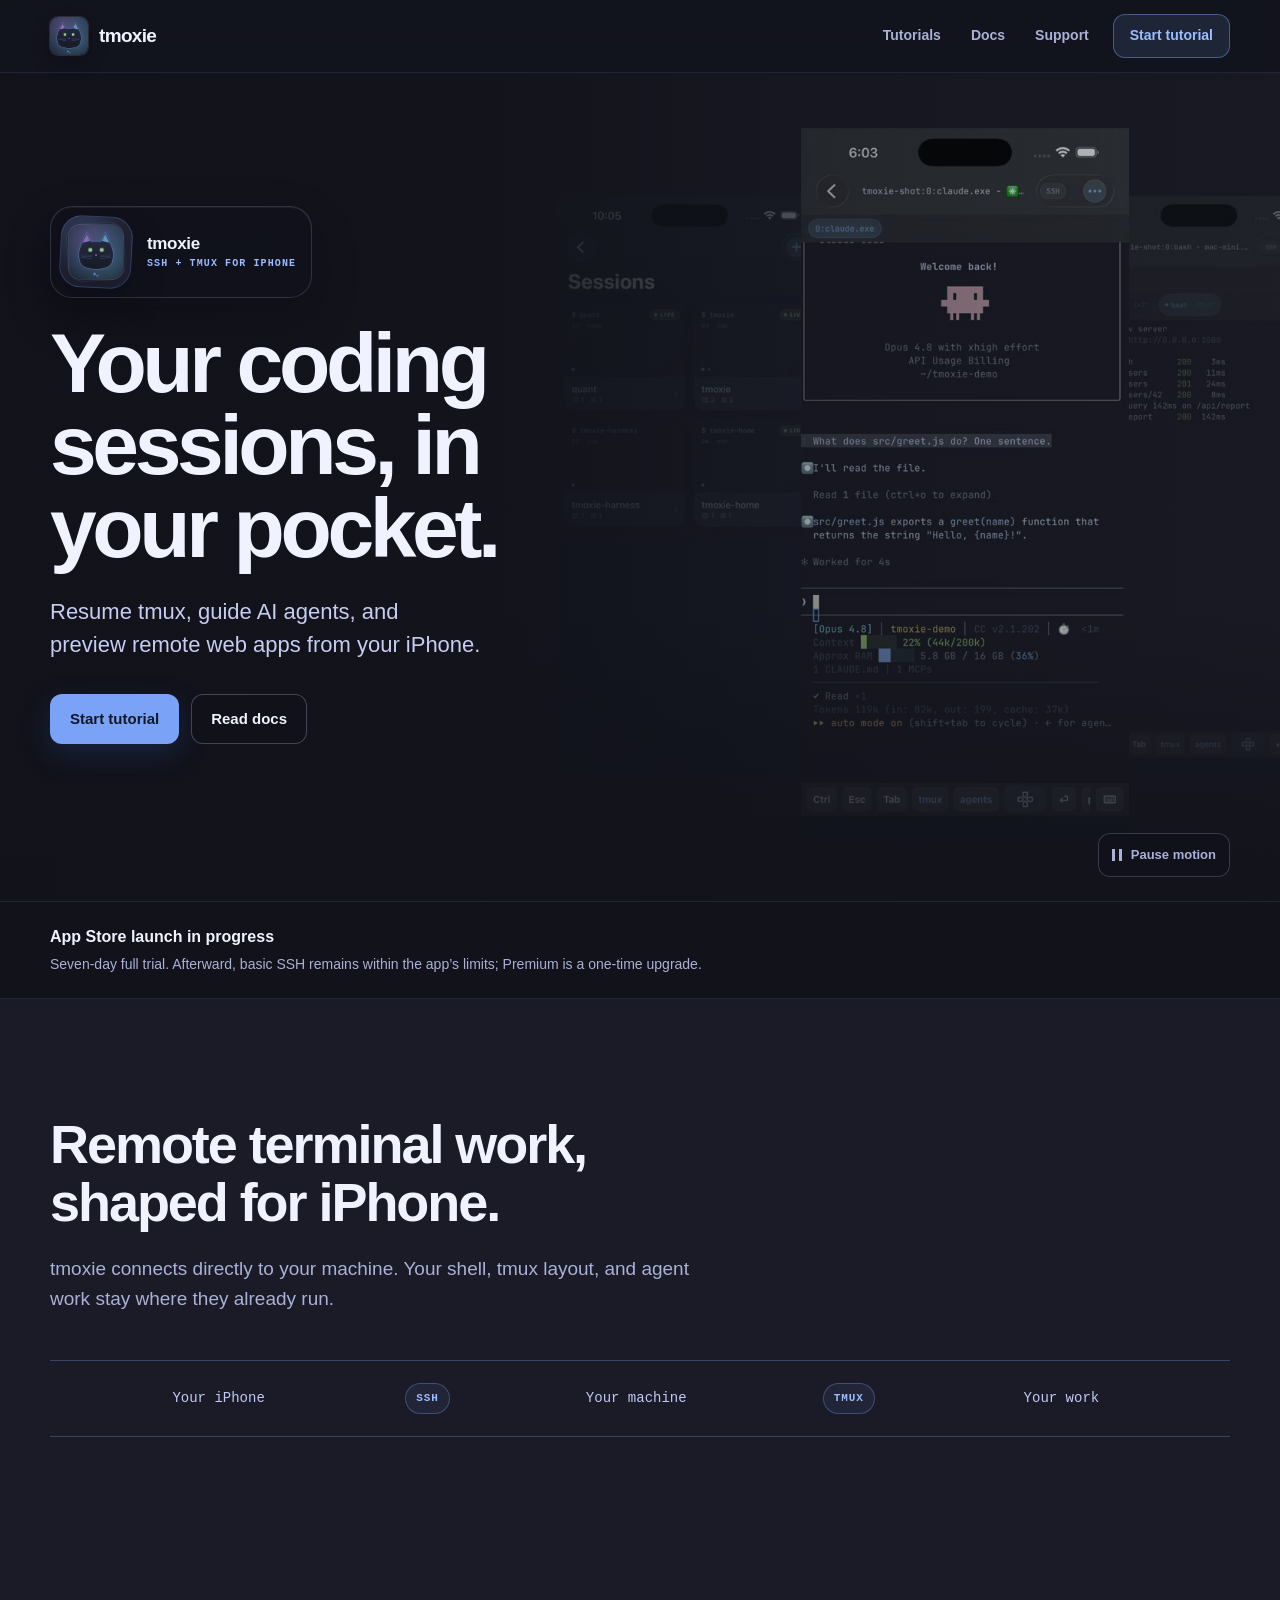
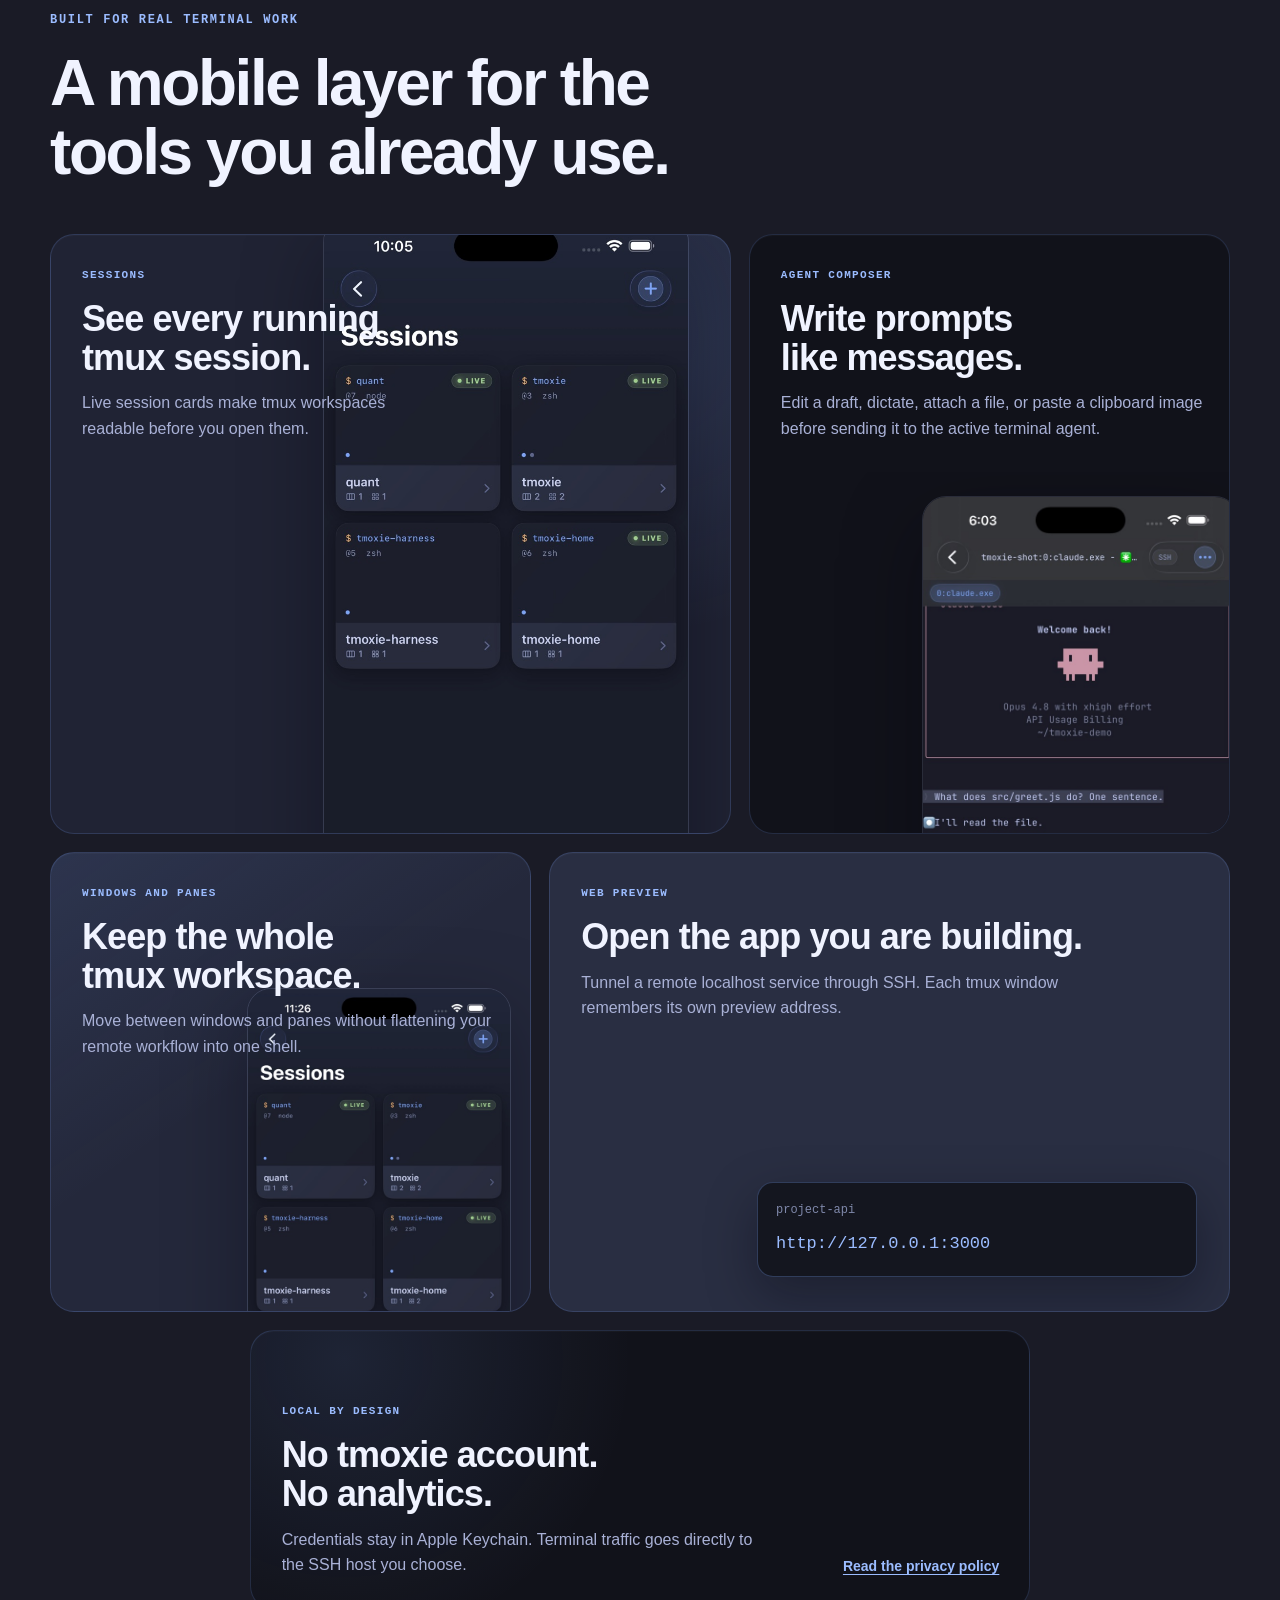
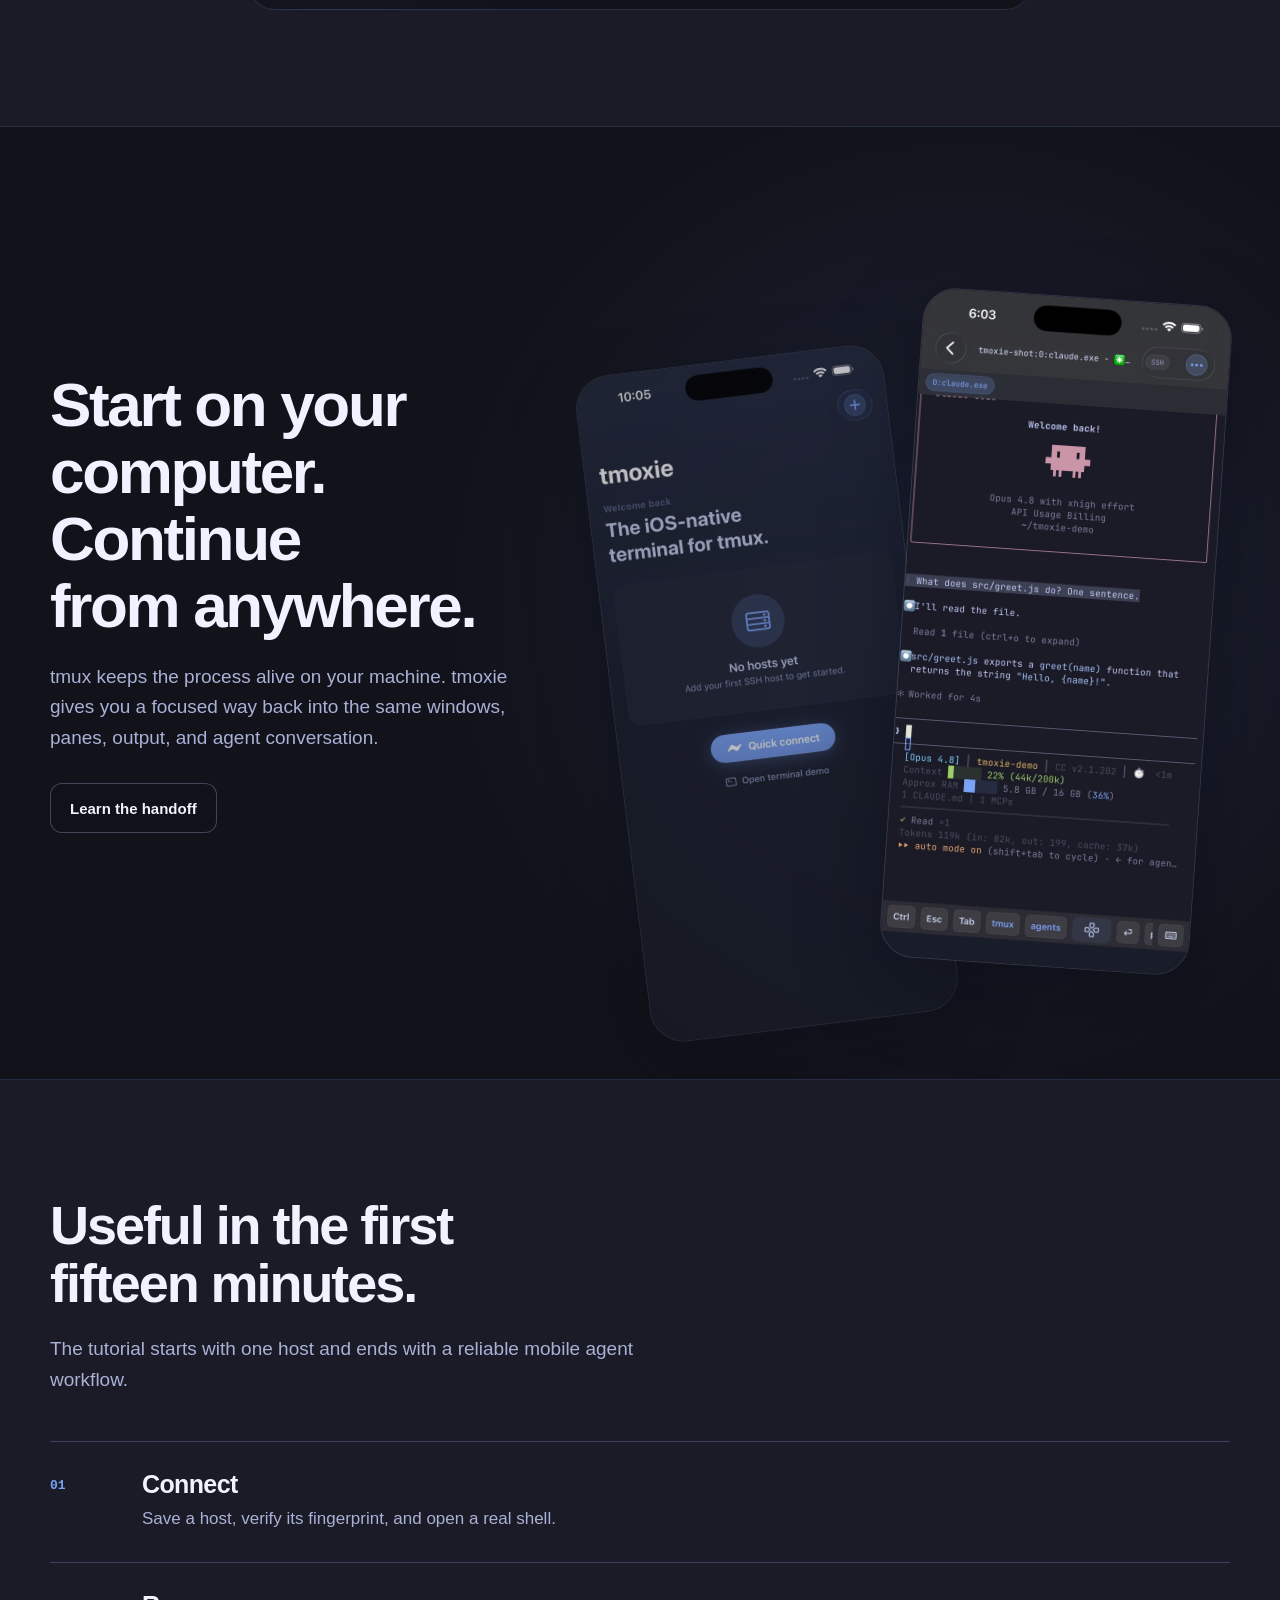
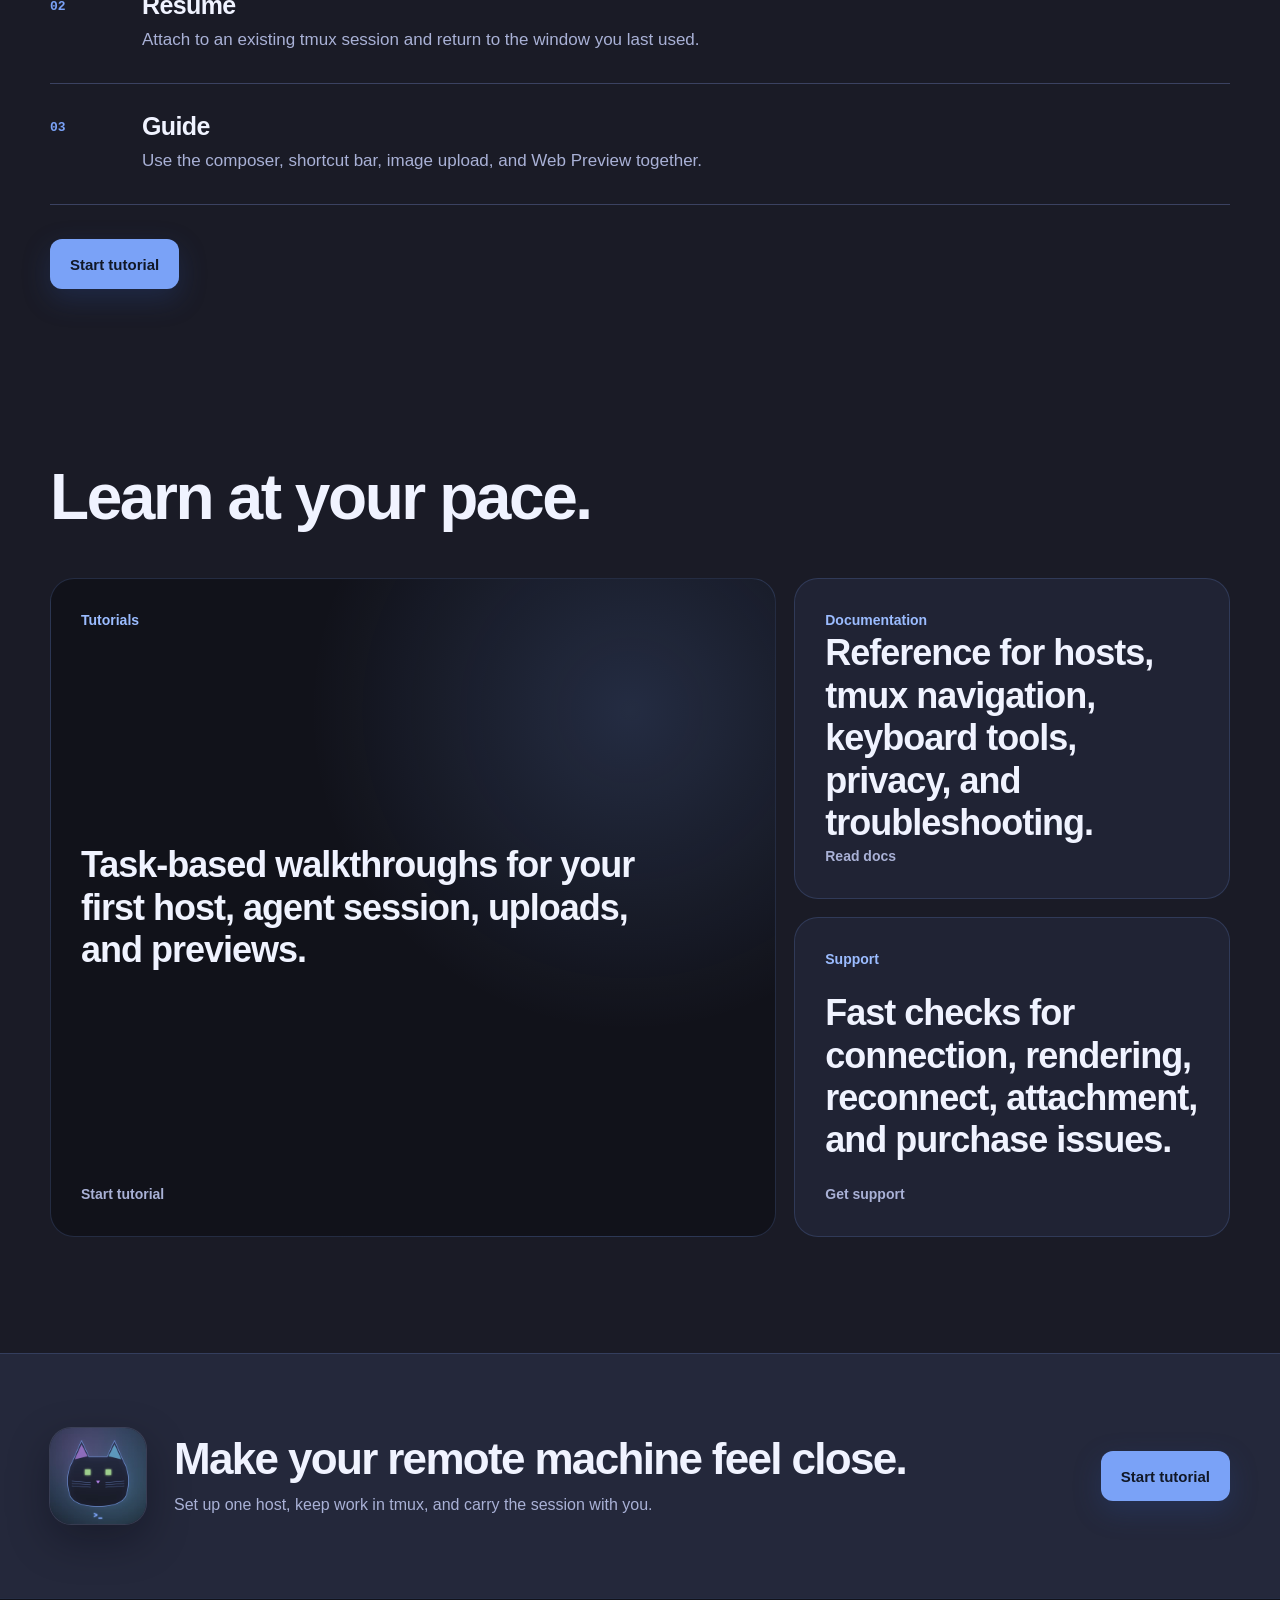
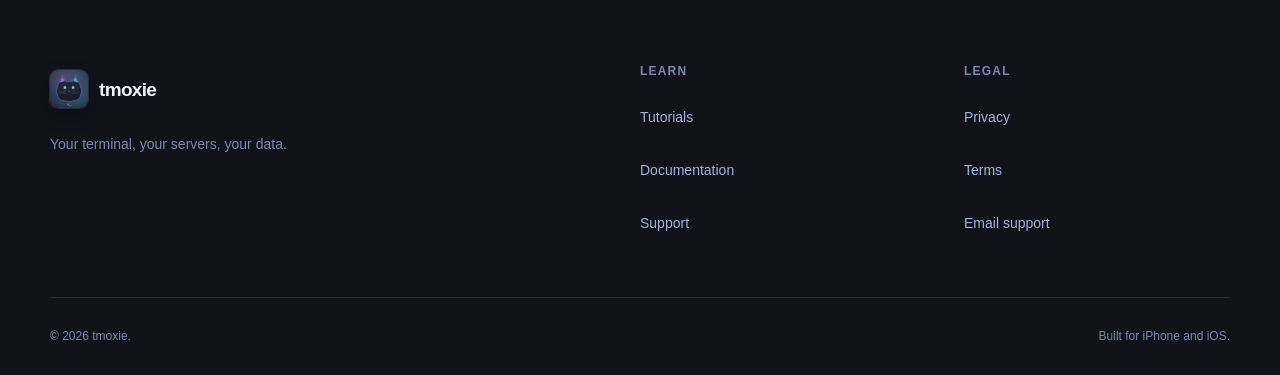
==== commit 384f3975: "Improve onboarding and composer layout" ====
--- a/index.html
+++ b/index.html
@@ -136,7 +136,9 @@
             <h3>Write prompts like messages.</h3>
             <p>Edit a draft, dictate, attach a file, or paste a clipboard image before sending it to the active terminal agent.</p>
           </div>
-          <img src="assets/screens/agent.jpg" width="660" height="1434" loading="lazy" alt="AI coding agent running inside the tmoxie terminal">
+          <div class="feature-agent-media">
+            <img src="assets/screens/agent.jpg" width="660" height="1434" loading="lazy" alt="AI coding agent running inside the tmoxie terminal">
+          </div>
         </article>
 
         <article class="feature feature-panes">
--- a/assets/styles.css
+++ b/assets/styles.css
@@ -128,6 +128,7 @@
 
 code,
 pre,
+kbd,
 .eyebrow,
 .feature-kicker,
 .path-number,
@@ -164,6 +165,22 @@
   border: 0;
   background: transparent;
   font-size: inherit;
+}
+
+kbd {
+  display: inline-block;
+  min-width: 2em;
+  padding: 0.18em 0.5em;
+  border: 1px solid var(--line);
+  border-bottom-color: rgba(122, 162, 247, 0.52);
+  border-radius: 7px;
+  background: var(--surface-soft);
+  color: var(--text-strong);
+  font-size: 0.82em;
+  font-weight: 700;
+  line-height: 1.3;
+  text-align: center;
+  box-shadow: 0 2px 0 rgba(5, 7, 15, 0.46);
 }
 
 .shell {
@@ -754,14 +771,23 @@
 .feature-agent {
   grid-column: span 5;
   min-height: 600px;
+  display: flex;
+  flex-direction: column;
   background: var(--bg-deep);
+}
+
+.feature-agent-media {
+  position: relative;
+  min-height: 220px;
+  flex: 1;
+  overflow: hidden;
 }
 
 .feature-agent img {
   position: absolute;
   width: 66%;
+  top: 24px;
   right: -2%;
-  bottom: -38%;
 }
 
 .feature-agent .feature-copy {
@@ -1317,6 +1343,176 @@
 
 .tutorial-card p:last-child {
   margin-bottom: 0;
+}
+
+.audience-paths .tutorial-card:first-child {
+  background:
+    linear-gradient(135deg, rgba(122, 162, 247, 0.1), transparent 70%),
+    var(--surface);
+}
+
+.audience-paths .tutorial-card:last-child {
+  background:
+    linear-gradient(135deg, rgba(158, 206, 106, 0.07), transparent 70%),
+    var(--surface);
+}
+
+.install-grid {
+  margin: 30px 0;
+  display: grid;
+  grid-template-columns: repeat(2, minmax(0, 1fr));
+  column-gap: 30px;
+}
+
+.install-option {
+  padding: 18px 0 20px;
+  border-top: 1px solid var(--line-soft);
+}
+
+.install-option h3 {
+  margin: 0 0 13px;
+  font-size: 18px;
+}
+
+.install-option pre {
+  height: calc(100% - 31px);
+  margin: 0;
+}
+
+.command-reference {
+  margin: 30px 0;
+}
+
+.command-reference > div {
+  padding: 17px 0;
+  display: grid;
+  grid-template-columns: minmax(235px, 0.85fr) minmax(0, 1.15fr);
+  align-items: baseline;
+  gap: 24px;
+  border-top: 1px solid var(--line-soft);
+}
+
+.command-reference dt,
+.command-reference dd {
+  margin: 0;
+}
+
+.command-reference dd {
+  color: #b4bde0;
+}
+
+.table-scroll {
+  margin: 28px 0 34px;
+  overflow-x: auto;
+  border: 1px solid var(--line-soft);
+  border-radius: 16px;
+  background: rgba(17, 18, 26, 0.5);
+  -webkit-overflow-scrolling: touch;
+}
+
+.table-scroll:focus-visible {
+  outline: 3px solid var(--accent);
+  outline-offset: 4px;
+}
+
+.survival-table {
+  width: 100%;
+  min-width: 650px;
+  border-collapse: collapse;
+  font-size: 14px;
+  line-height: 1.5;
+}
+
+.survival-table th,
+.survival-table td {
+  padding: 15px 17px;
+  border-bottom: 1px solid var(--line-soft);
+  text-align: left;
+  vertical-align: top;
+}
+
+.survival-table tr:last-child td {
+  border-bottom: 0;
+}
+
+.survival-table th {
+  background: rgba(122, 162, 247, 0.075);
+  color: var(--text-strong);
+  font-size: 12px;
+  letter-spacing: 0.02em;
+}
+
+.survival-table td {
+  color: #b4bde0;
+}
+
+.survival-table td:first-child {
+  color: var(--text-strong);
+  font-weight: 650;
+}
+
+.status-yes {
+  color: #9ece6a;
+}
+
+.status-no {
+  color: #e0af68;
+}
+
+.connection-path {
+  margin: 34px 0;
+  padding: 0;
+  display: grid;
+  grid-template-columns: repeat(4, minmax(0, 1fr));
+  gap: 14px;
+  list-style: none;
+}
+
+.article .connection-path {
+  padding-left: 0;
+}
+
+.article .connection-path li + li {
+  margin-top: 0;
+}
+
+.connection-path li {
+  position: relative;
+  min-height: 132px;
+  padding: 18px;
+  display: flex;
+  flex-direction: column;
+  justify-content: space-between;
+  gap: 22px;
+  border: 1px solid var(--line-soft);
+  border-radius: 16px;
+  background: rgba(122, 162, 247, 0.055);
+}
+
+.connection-path li:not(:last-child)::after {
+  content: "→";
+  position: absolute;
+  top: 50%;
+  right: -13px;
+  z-index: 1;
+  padding: 0 3px;
+  background: var(--bg);
+  color: var(--accent);
+  font-size: 17px;
+  line-height: 1;
+  transform: translateY(-50%);
+}
+
+.connection-path strong {
+  color: var(--text-strong);
+  font-size: 16px;
+  line-height: 1.3;
+}
+
+.connection-path span {
+  color: var(--muted);
+  font-size: 13px;
+  line-height: 1.45;
 }
 
 .doc-figure {
@@ -1870,6 +2066,29 @@
     grid-template-columns: 1fr;
   }
 
+  .install-grid,
+  .connection-path {
+    grid-template-columns: 1fr;
+  }
+
+  .connection-path li {
+    min-height: 0;
+    gap: 8px;
+  }
+
+  .connection-path li:not(:last-child)::after {
+    content: "↓";
+    top: auto;
+    right: 50%;
+    bottom: -12px;
+    transform: translateX(50%);
+  }
+
+  .command-reference > div {
+    grid-template-columns: 1fr;
+    gap: 8px;
+  }
+
   .legal {
     padding-block: 62px 84px;
   }
@@ -1955,6 +2174,10 @@
   .hero-inner > * {
     opacity: 1;
   }
+
+  .feature:hover img {
+    transform: none;
+  }
 }
 
 @media print {
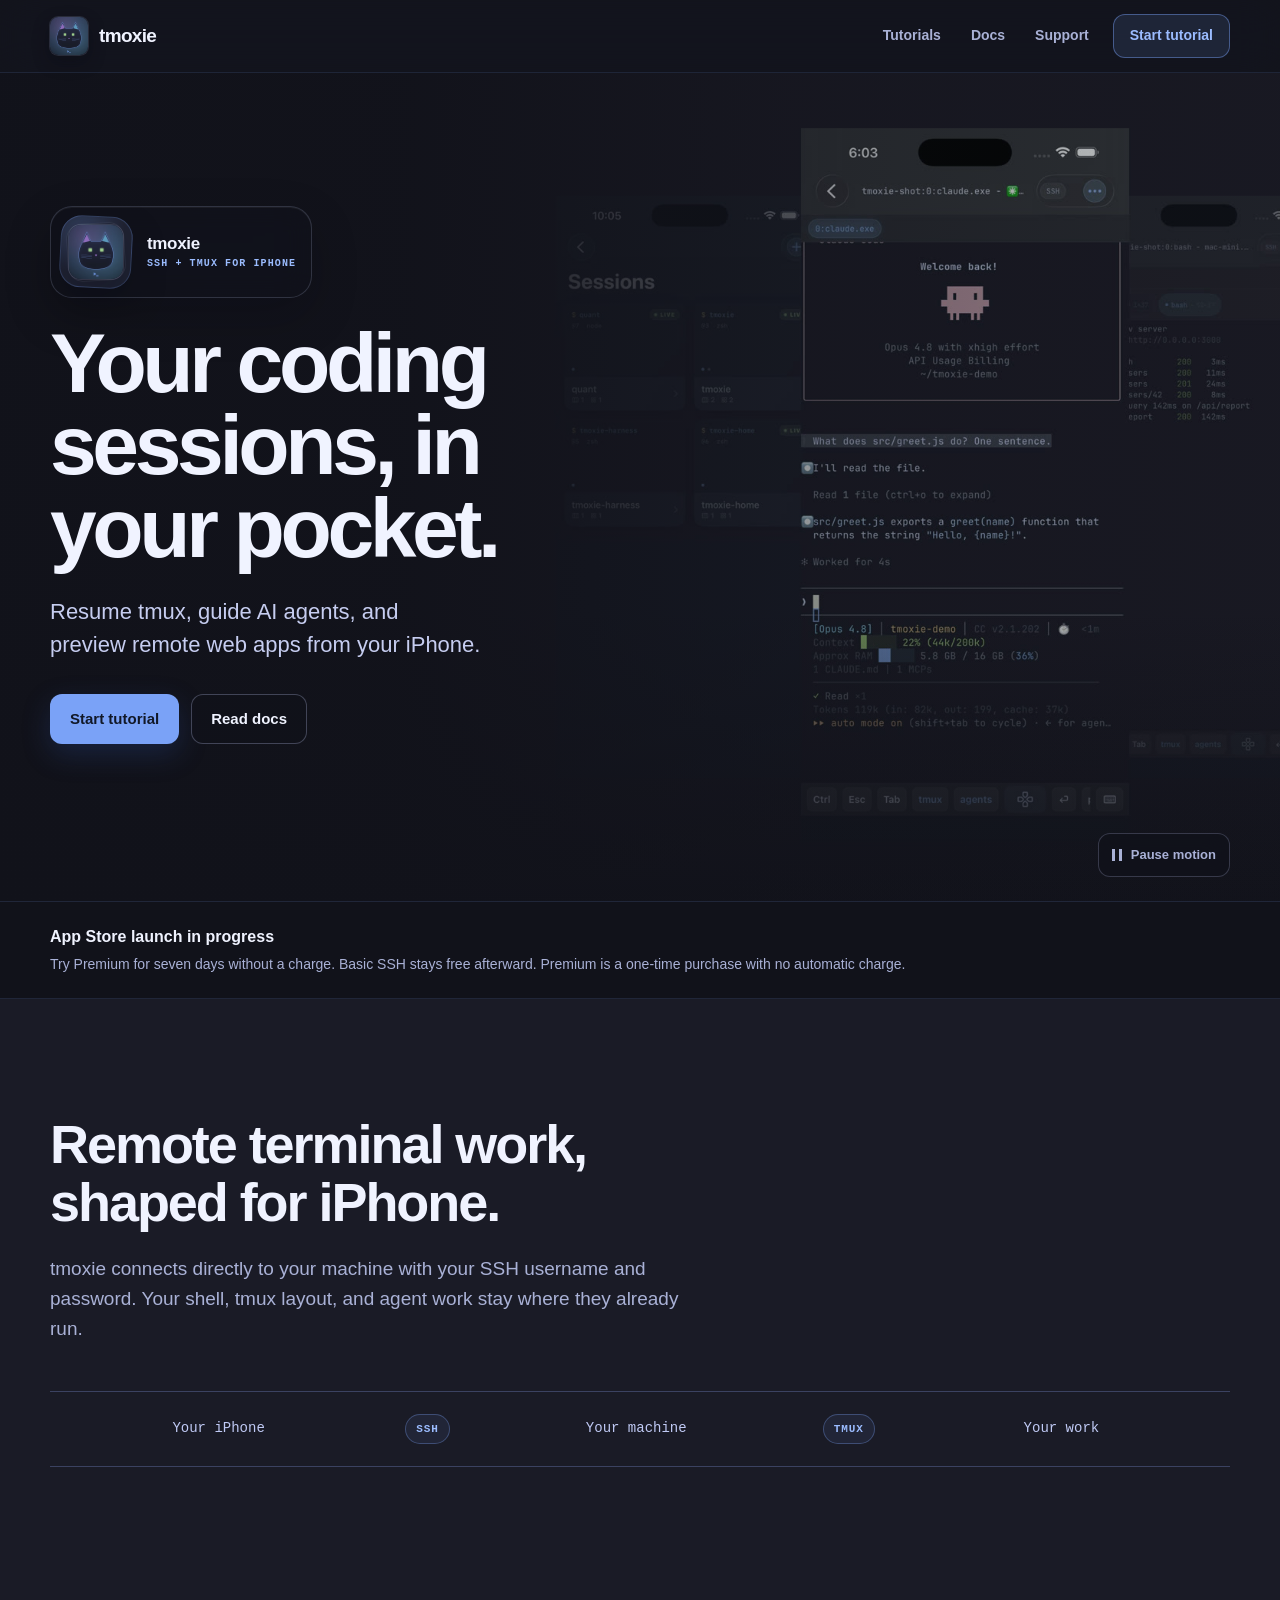
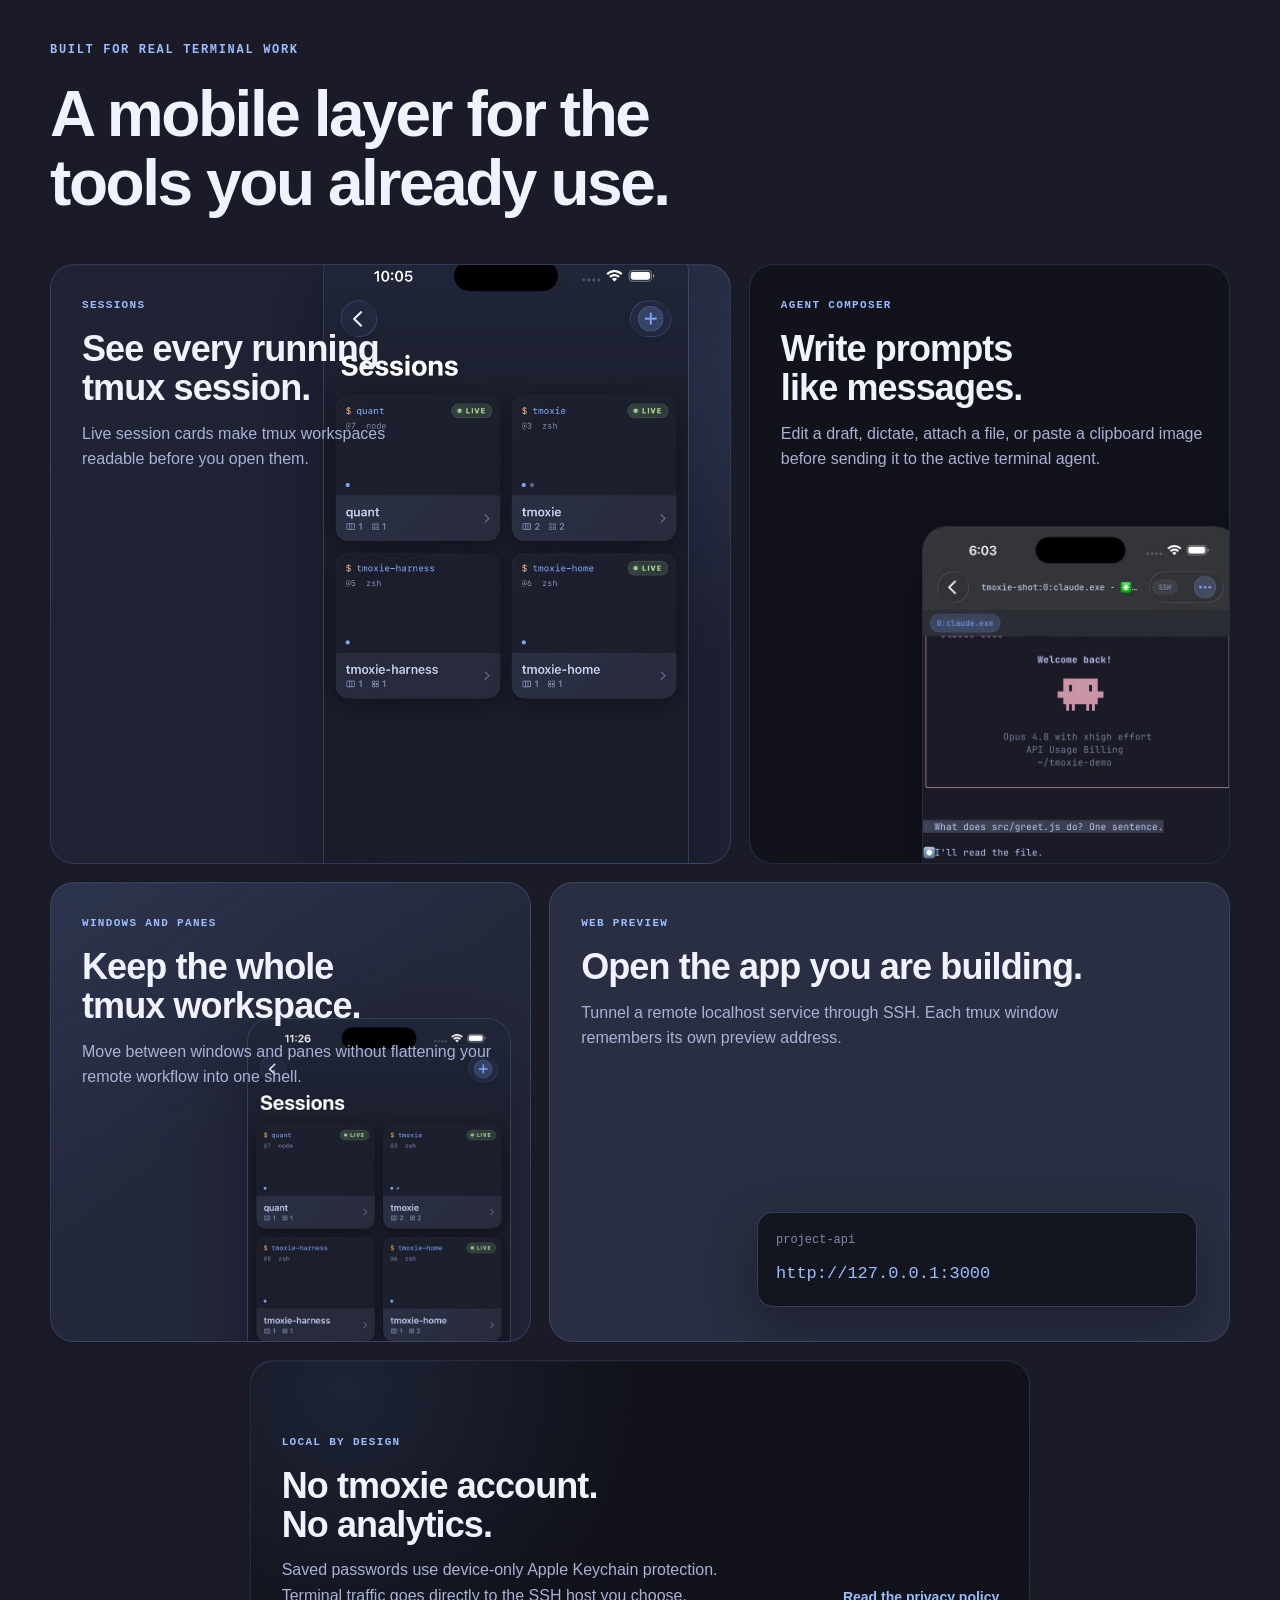
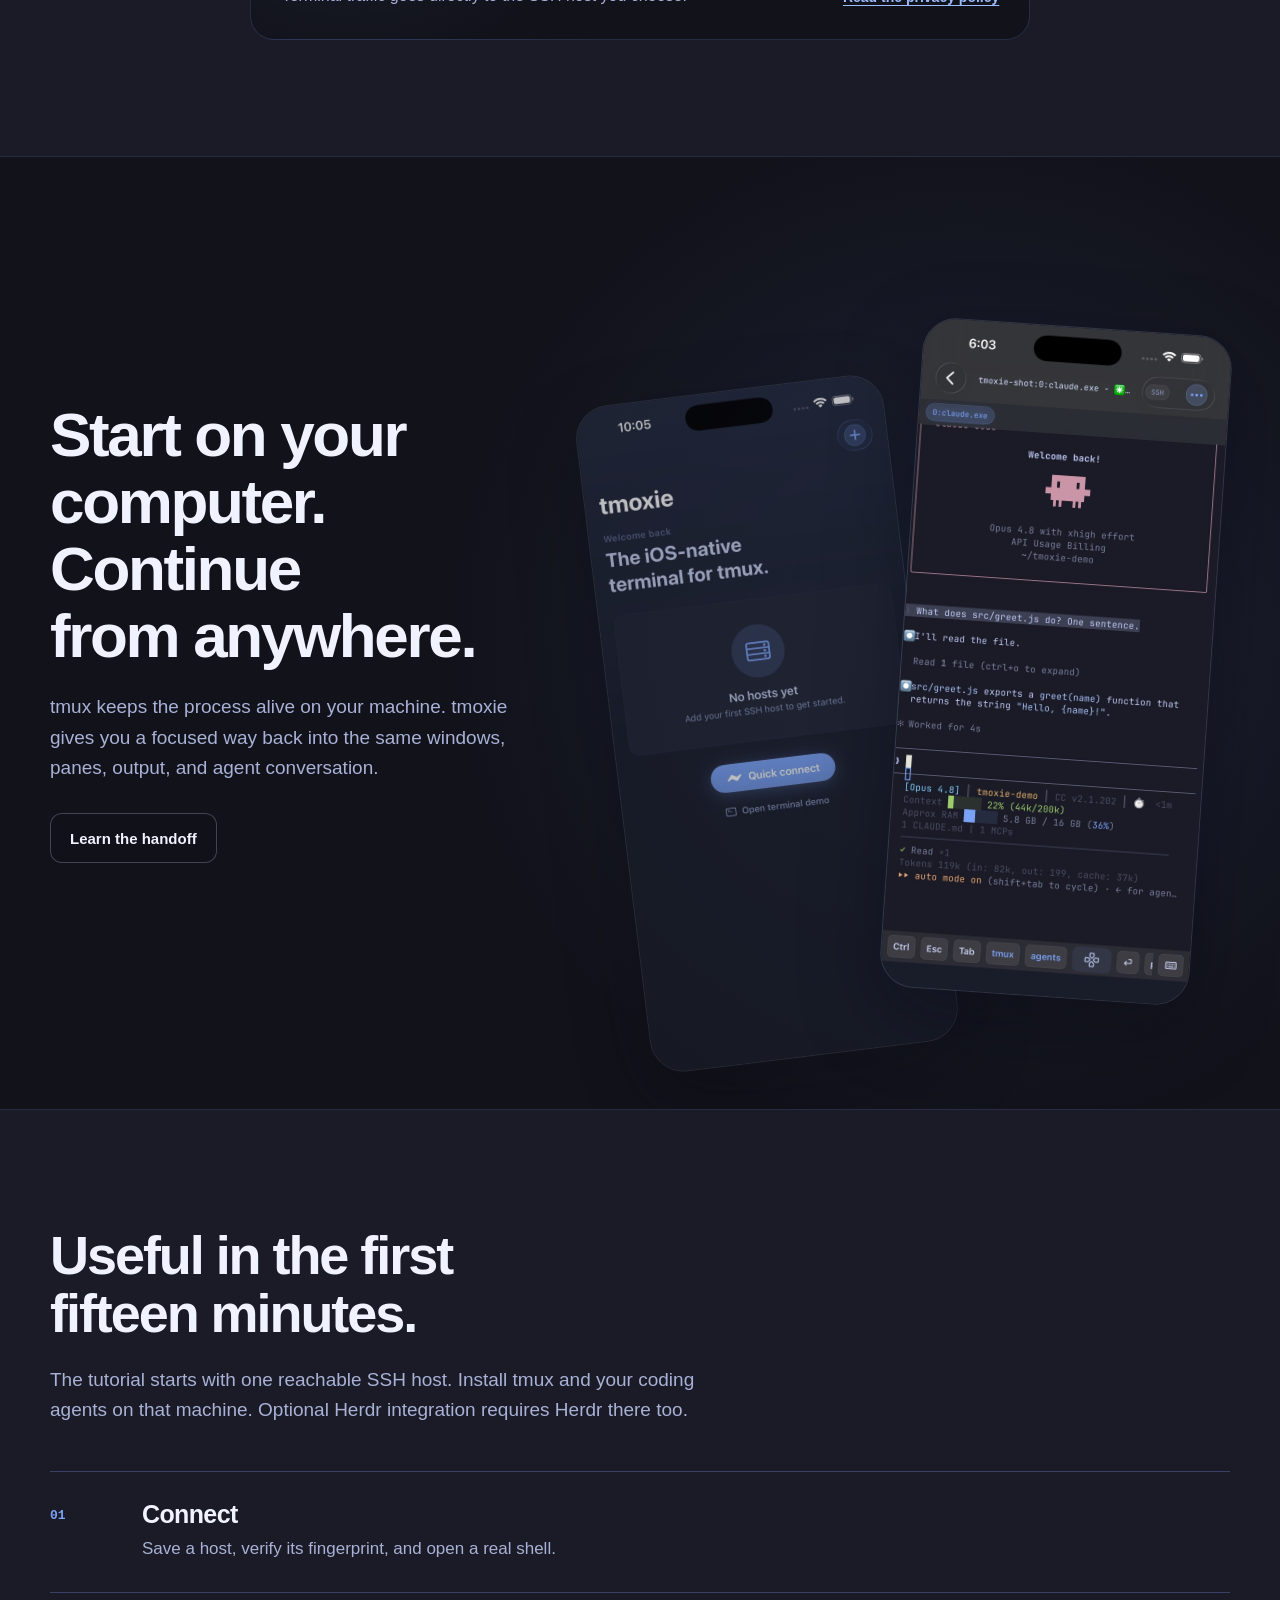
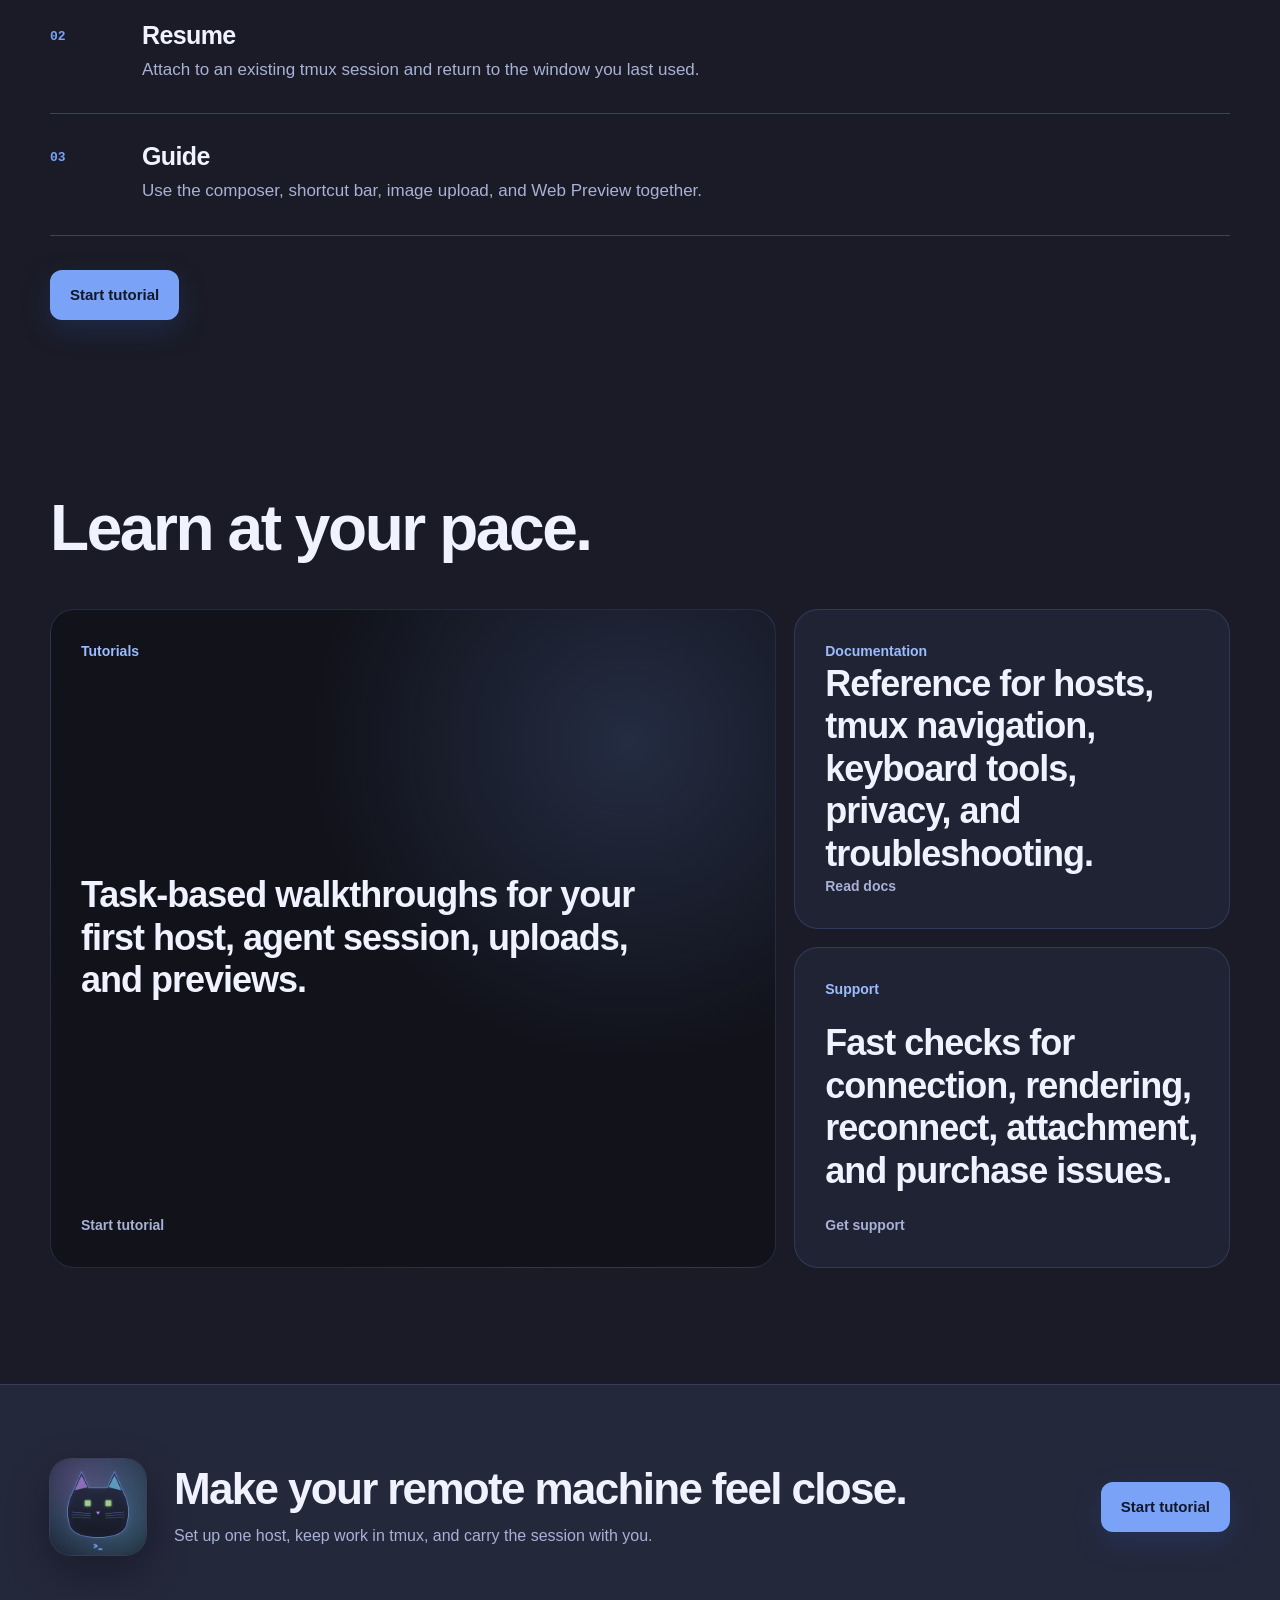
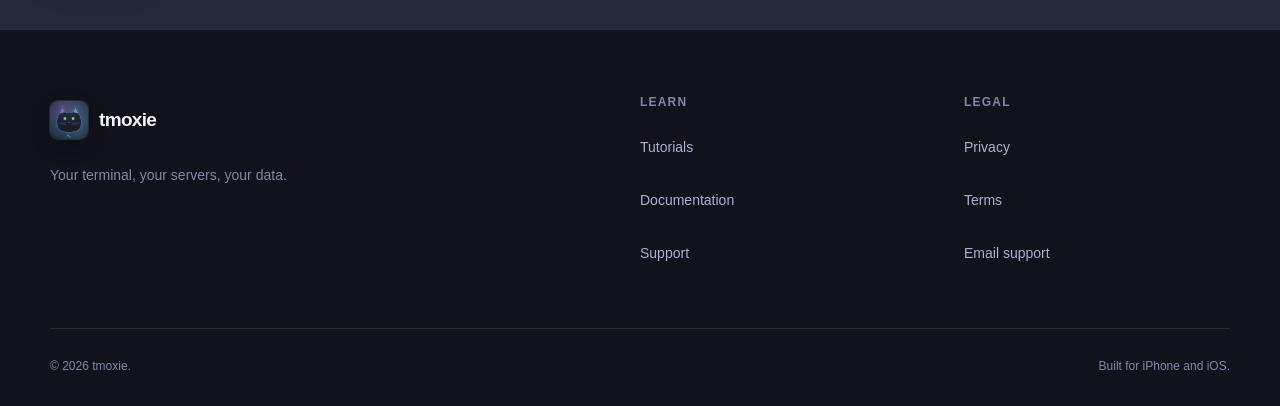
==== commit 0bb58b9e: "Clarify current privacy, purchases, and support guidance" ====
--- a/index.html
+++ b/index.html
@@ -95,7 +95,7 @@
       <div class="shell launch-strip-inner">
         <div>
           <strong>App Store launch in progress</strong>
-          <span>Seven-day full trial. Afterward, basic SSH remains within the app’s limits; Premium is a one-time upgrade.</span>
+          <span>Try Premium for seven days without a charge. Basic SSH stays free afterward. Premium is a one-time purchase with no automatic charge.</span>
         </div>
       </div>
     </section>
@@ -103,7 +103,7 @@
     <section class="section shell product-intro" aria-labelledby="product-title">
       <div class="section-heading compact-heading">
         <h2 id="product-title">Remote terminal work, shaped for iPhone.</h2>
-        <p>tmoxie connects directly to your machine. Your shell, tmux layout, and agent work stay where they already run.</p>
+        <p>tmoxie connects directly to your machine with your SSH username and password. Your shell, tmux layout, and agent work stay where they already run.</p>
       </div>
       <div class="workflow-line" role="group" aria-label="tmoxie connection flow">
         <span>Your iPhone</span>
@@ -166,7 +166,7 @@
           <div class="feature-copy">
             <span class="feature-kicker">Local by design</span>
             <h3>No tmoxie account. No analytics.</h3>
-            <p>Credentials stay in Apple Keychain. Terminal traffic goes directly to the SSH host you choose.</p>
+            <p>Saved passwords use device-only Apple Keychain protection. Terminal traffic goes directly to the SSH host you choose.</p>
           </div>
           <a class="text-link" href="privacy/">Read the privacy policy</a>
         </article>
@@ -190,7 +190,7 @@
     <section class="section shell" aria-labelledby="use-title">
       <div class="section-heading compact-heading">
         <h2 id="use-title">Useful in the first fifteen minutes.</h2>
-        <p>The tutorial starts with one host and ends with a reliable mobile agent workflow.</p>
+        <p>The tutorial starts with one reachable SSH host. Install tmux and your coding agents on that machine. Optional Herdr integration requires Herdr there too.</p>
       </div>
       <ol class="use-path">
         <li>
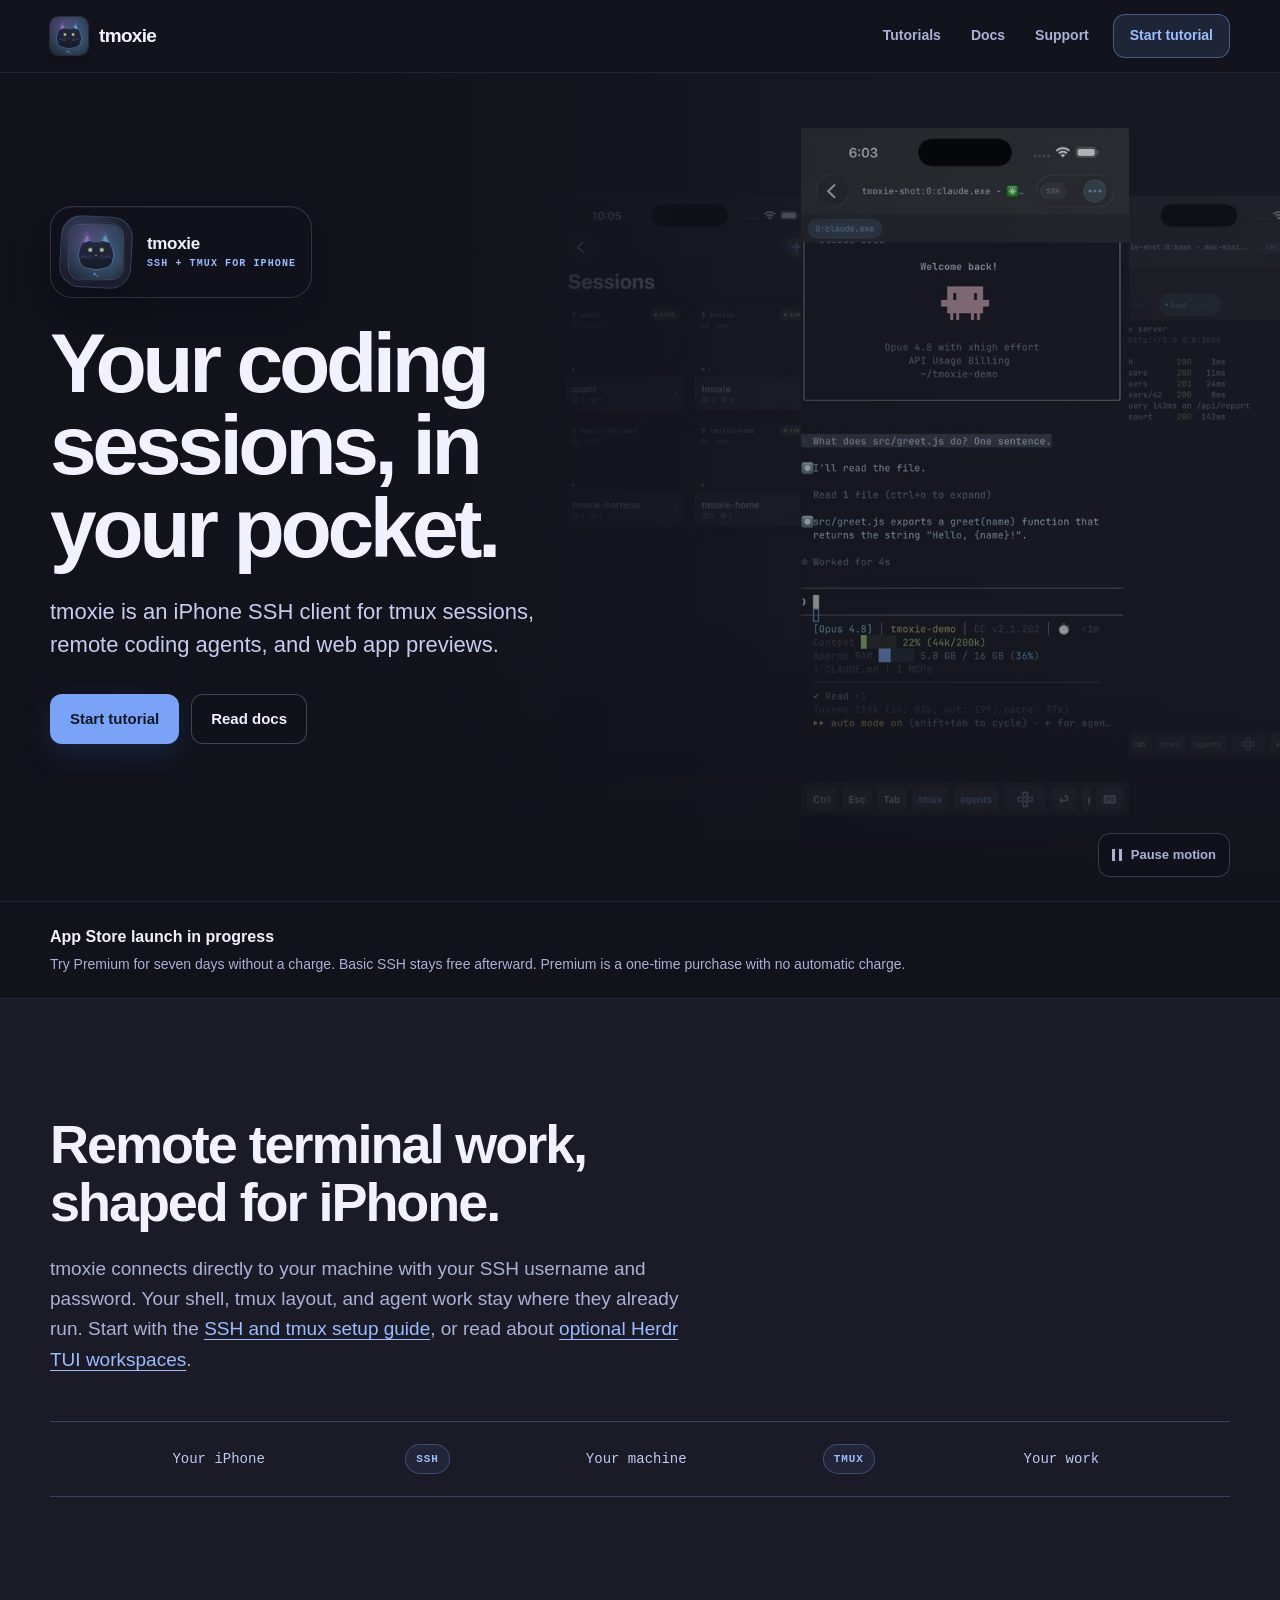
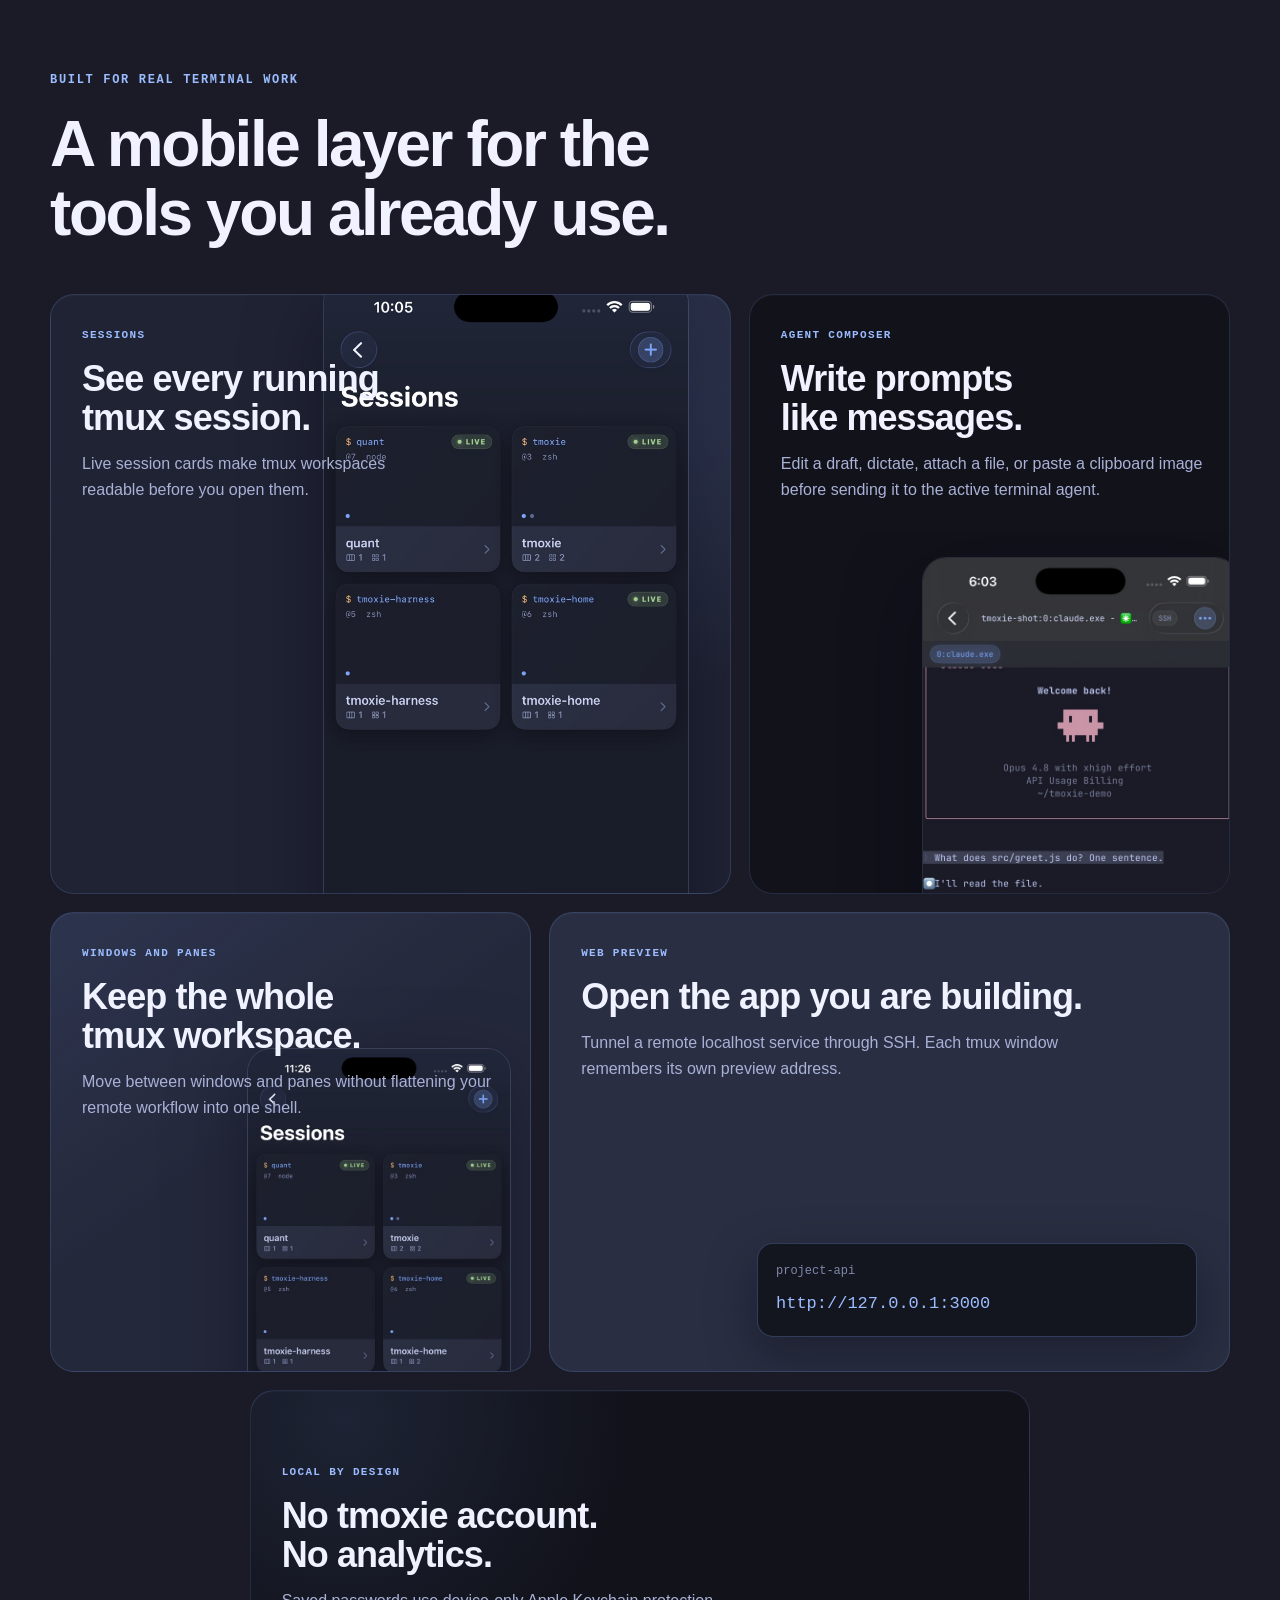
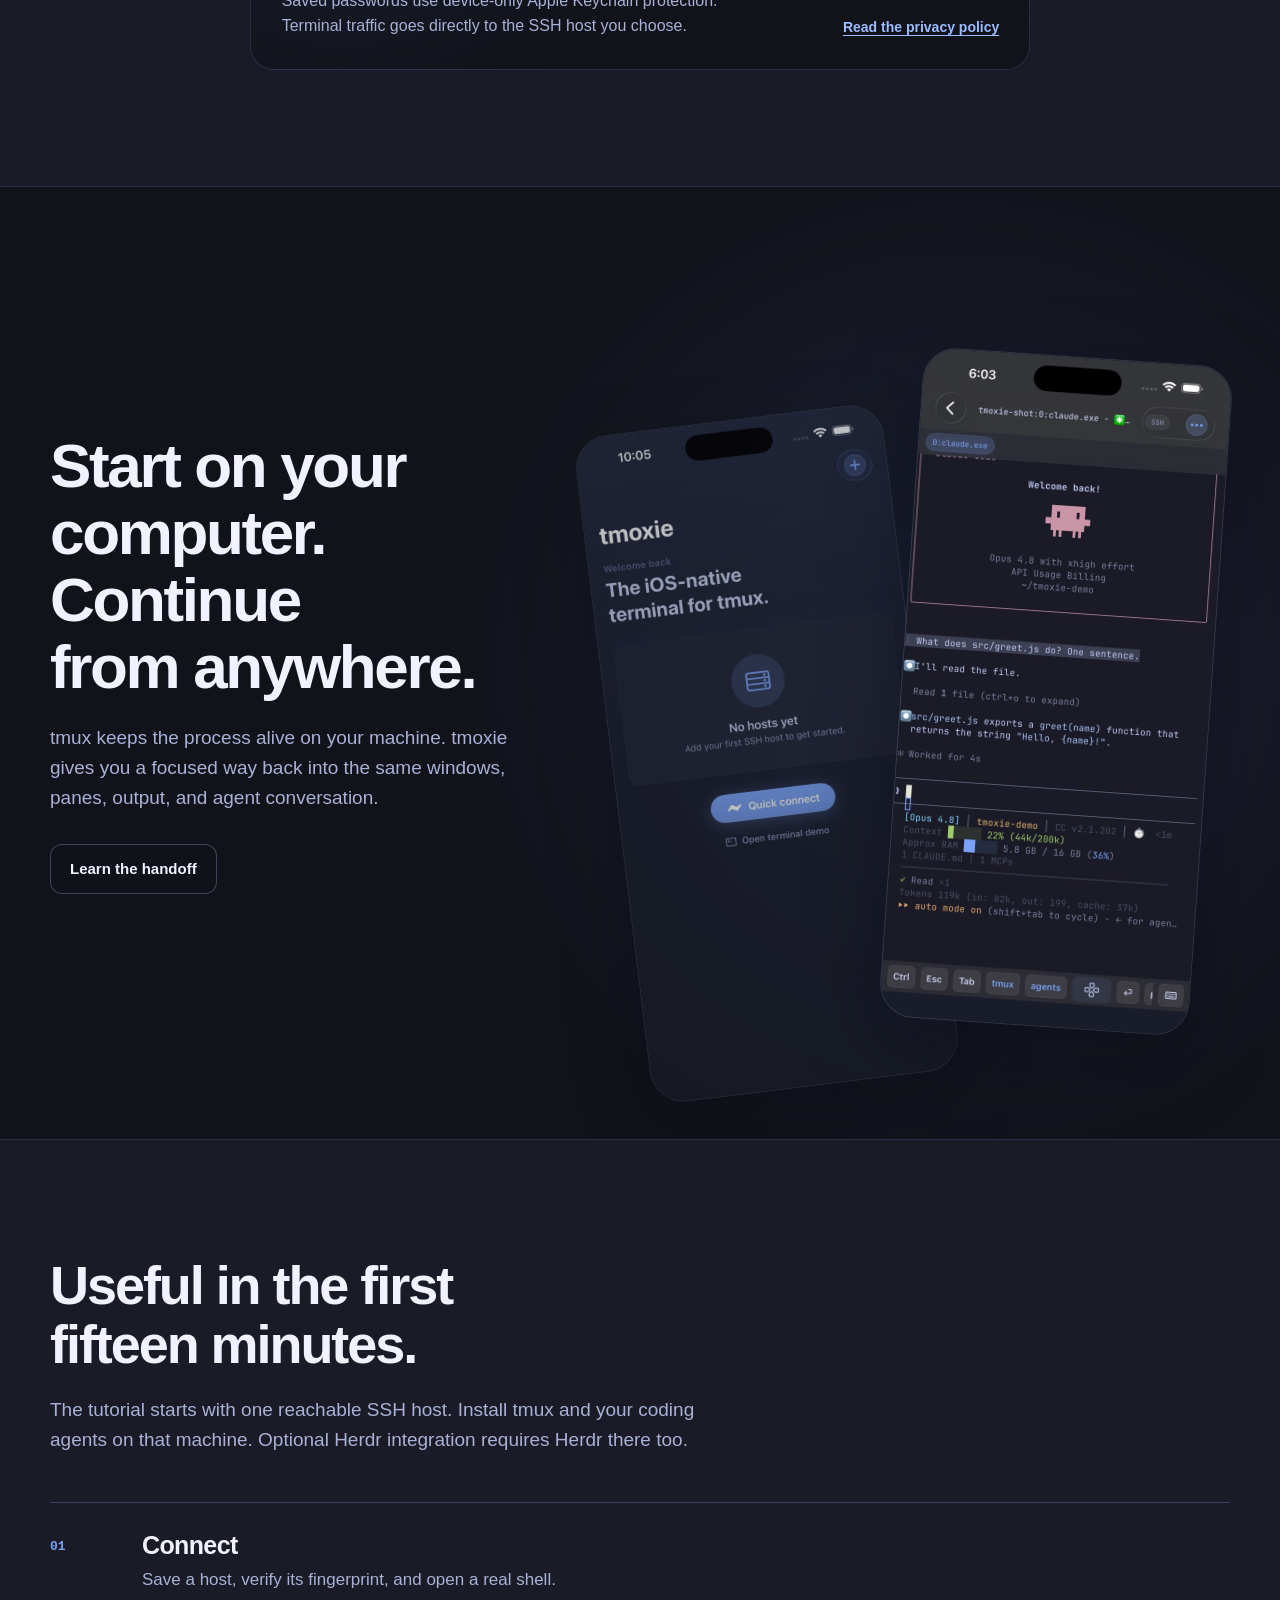
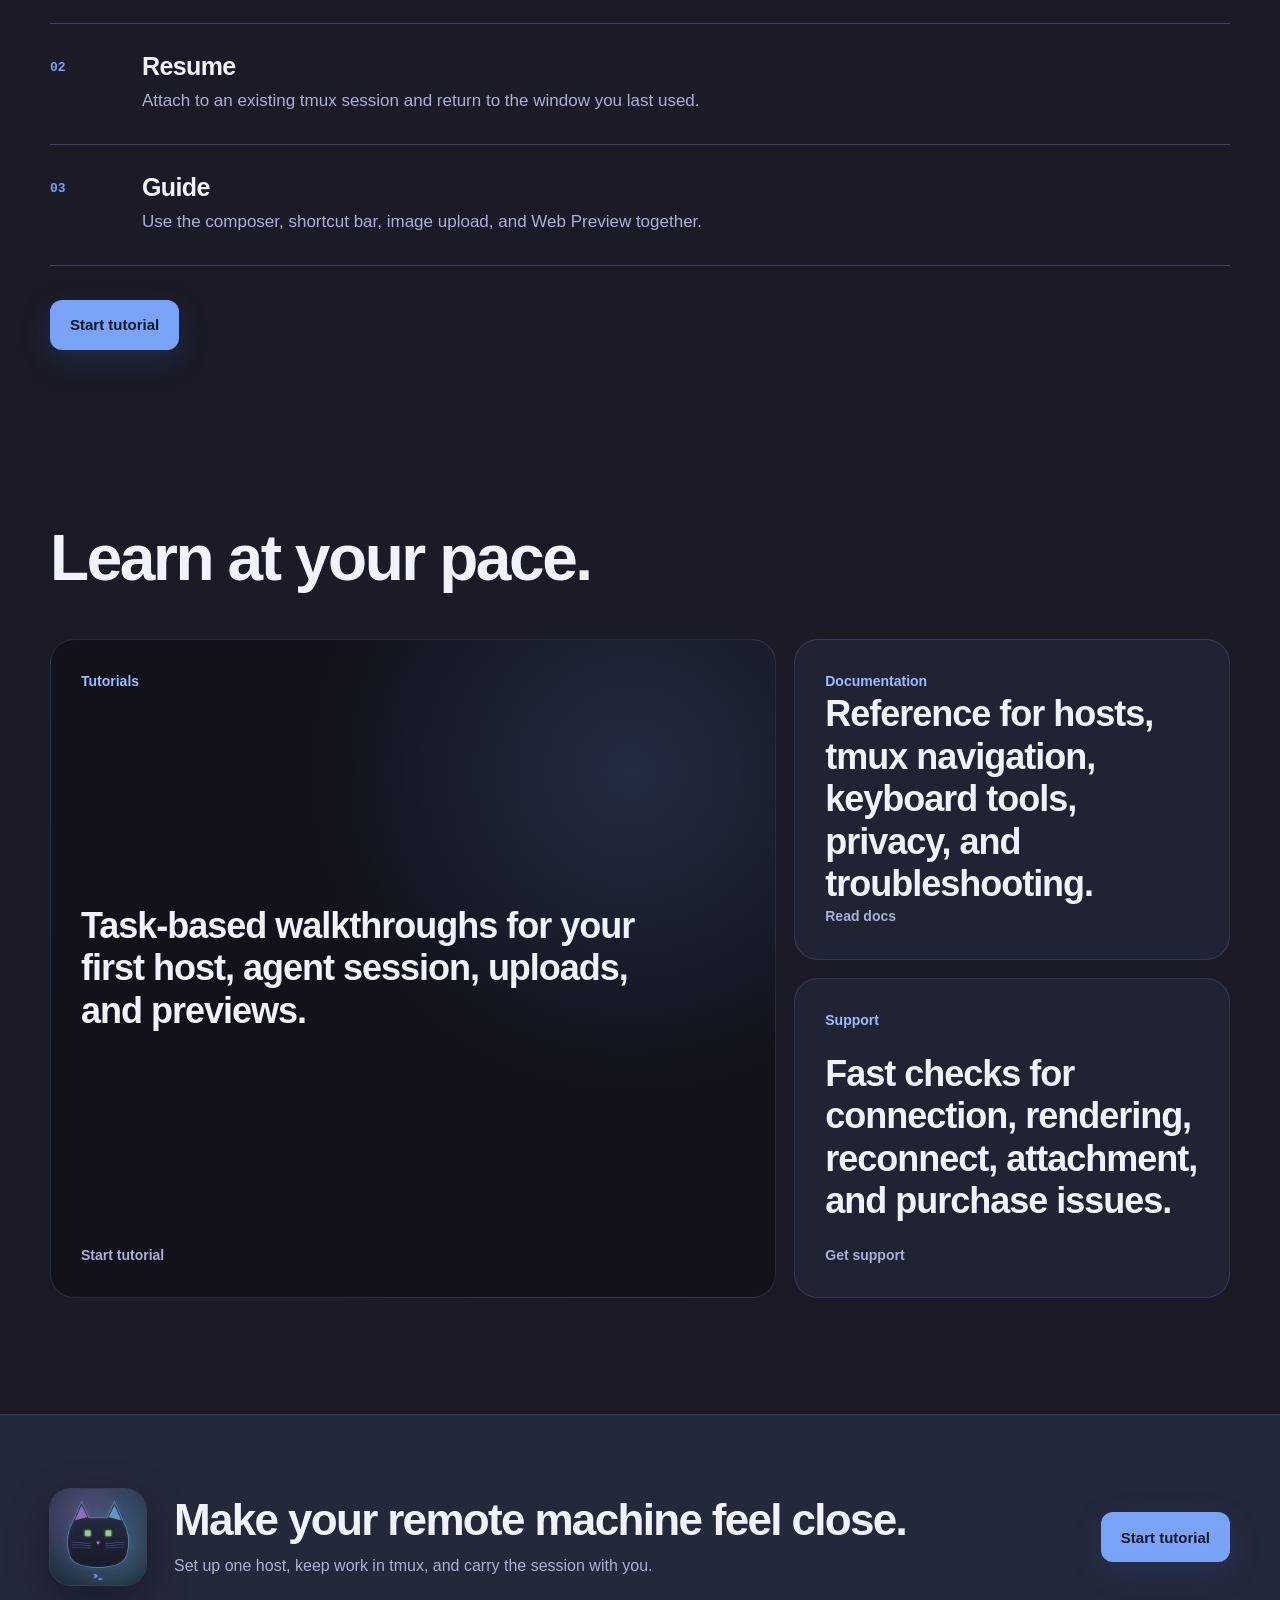
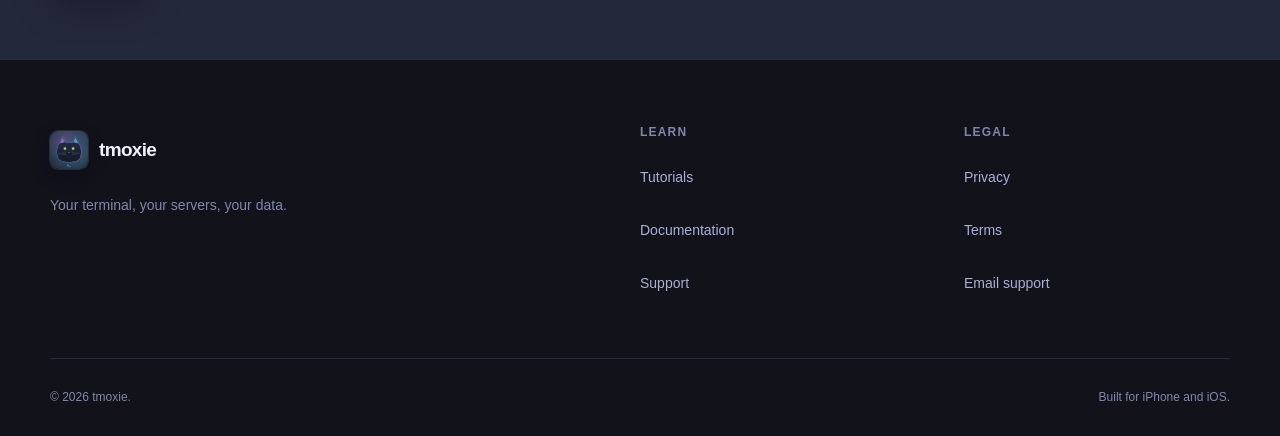
==== commit d0449ed6: "Improve search discovery for tmoxie SSH and tmux workflows Give each public page distinct search and" ====
--- a/index.html
+++ b/index.html
@@ -3,25 +3,25 @@
 <head>
   <meta charset="utf-8">
   <meta name="viewport" content="width=device-width, initial-scale=1">
-  <meta name="description" content="tmoxie is an iPhone SSH and tmux terminal for resuming remote coding sessions, guiding AI agents, and previewing web apps from anywhere.">
+  <meta name="description" content="Connect to your SSH host from iPhone, resume tmux sessions, guide remote coding agents, and preview web apps. Free basic SSH with optional one-time Premium.">
   <meta name="theme-color" content="#1a1b26">
   <meta name="robots" content="index, follow">
-  <link rel="canonical" href="https://voidsteed.github.io/tmoxie-site/">
+  <link rel="canonical" href="https://tmoxie.app/">
   <meta property="og:type" content="website">
   <meta property="og:site_name" content="tmoxie">
-  <meta property="og:title" content="tmoxie | Your coding sessions, in your pocket">
-  <meta property="og:description" content="Resume tmux sessions, guide terminal AI agents, and preview remote web apps from your iPhone.">
-  <meta property="og:url" content="https://voidsteed.github.io/tmoxie-site/">
-  <meta property="og:image" content="https://voidsteed.github.io/tmoxie-site/assets/og-image.jpg">
+  <meta property="og:title" content="tmoxie | iPhone SSH client for tmux and coding agents">
+  <meta property="og:description" content="Connect to your SSH host from iPhone, resume tmux sessions, guide remote coding agents, and preview web apps. Free basic SSH with optional one-time Premium.">
+  <meta property="og:url" content="https://tmoxie.app/">
+  <meta property="og:image" content="https://tmoxie.app/assets/og-image.jpg">
   <meta property="og:image:width" content="1200">
   <meta property="og:image:height" content="630">
   <meta property="og:image:alt" content="tmoxie app icon beside a remote terminal session">
   <meta name="twitter:card" content="summary_large_image">
-  <meta name="twitter:title" content="tmoxie | Your coding sessions, in your pocket">
-  <meta name="twitter:description" content="Resume tmux sessions, guide terminal AI agents, and preview remote web apps from your iPhone.">
-  <meta name="twitter:image" content="https://voidsteed.github.io/tmoxie-site/assets/og-image.jpg">
+  <meta name="twitter:title" content="tmoxie | iPhone SSH client for tmux and coding agents">
+  <meta name="twitter:description" content="Connect to your SSH host from iPhone, resume tmux sessions, guide remote coding agents, and preview web apps. Free basic SSH with optional one-time Premium.">
+  <meta name="twitter:image" content="https://tmoxie.app/assets/og-image.jpg">
   <meta name="twitter:image:alt" content="tmoxie app icon beside a remote terminal session">
-  <title>tmoxie | Your coding sessions, in your pocket</title>
+  <title>tmoxie | iPhone SSH client for tmux and coding agents</title>
   <link rel="icon" href="assets/favicon.png" type="image/png">
   <link rel="apple-touch-icon" href="assets/apple-touch-icon.png">
   <link rel="preload" href="assets/media/hero-poster.jpg" as="image" fetchpriority="high">
@@ -30,13 +30,40 @@
   <script type="application/ld+json">
   {
     "@context": "https://schema.org",
-    "@type": "SoftwareApplication",
-    "name": "tmoxie",
-    "url": "https://voidsteed.github.io/tmoxie-site/",
-    "image": "https://voidsteed.github.io/tmoxie-site/assets/app-icon.png",
-    "description": "An iPhone SSH and tmux terminal for remote coding sessions and terminal AI agents.",
-    "applicationCategory": "DeveloperApplication",
-    "operatingSystem": "iOS 17 or later"
+    "@graph": [
+      {
+        "@type": "WebSite",
+        "@id": "https://tmoxie.app/#website",
+        "url": "https://tmoxie.app/",
+        "name": "tmoxie",
+        "inLanguage": "en"
+      },
+      {
+        "@type": "SoftwareApplication",
+        "@id": "https://tmoxie.app/#app",
+        "name": "tmoxie",
+        "url": "https://tmoxie.app/",
+        "image": "https://tmoxie.app/assets/app-icon.png",
+        "description": "An iPhone SSH client for tmux sessions, remote coding agents, and optional Herdr TUI workspaces. Basic SSH is free. Premium is a one-time in-app purchase after a seven-day trial with no automatic charge. App Store launch is in progress.",
+        "applicationCategory": "DeveloperApplication",
+        "operatingSystem": "iOS 17 or later",
+        "softwareRequirements": "A reachable SSH server with password authentication. tmux or a compatible Herdr TUI installation is required for its respective workspace features."
+      },
+      {
+        "@type": "WebPage",
+        "@id": "https://tmoxie.app/#webpage",
+        "url": "https://tmoxie.app/",
+        "name": "tmoxie | iPhone SSH client for tmux and coding agents",
+        "description": "Connect to your SSH host from iPhone, resume tmux sessions, guide remote coding agents, and preview web apps. Free basic SSH with optional one-time Premium.",
+        "inLanguage": "en",
+        "isPartOf": {
+          "@id": "https://tmoxie.app/#website"
+        },
+        "about": {
+          "@id": "https://tmoxie.app/#app"
+        }
+      }
+    ]
   }
   </script>
 </head>
@@ -79,7 +106,7 @@
           <span><strong>tmoxie</strong><small>SSH + tmux for iPhone</small></span>
         </div>
         <h1 id="hero-title">Your coding sessions, in your pocket.</h1>
-        <p class="hero-copy">Resume tmux, guide AI agents, and preview remote web apps from your iPhone.</p>
+        <p class="hero-copy">tmoxie is an iPhone SSH client for tmux sessions, remote coding agents, and web app previews.</p>
         <div class="hero-actions">
           <a class="button button-primary" href="tutorials/">Start tutorial</a>
           <a class="button button-secondary" href="docs/">Read docs</a>
@@ -103,7 +130,7 @@
     <section class="section shell product-intro" aria-labelledby="product-title">
       <div class="section-heading compact-heading">
         <h2 id="product-title">Remote terminal work, shaped for iPhone.</h2>
-        <p>tmoxie connects directly to your machine with your SSH username and password. Your shell, tmux layout, and agent work stay where they already run.</p>
+        <p>tmoxie connects directly to your machine with your SSH username and password. Your shell, tmux layout, and agent work stay where they already run. Start with the <a href="tutorials/#quick-start">SSH and tmux setup guide</a>, or read about <a href="docs/#herdr">optional Herdr TUI workspaces</a>.</p>
       </div>
       <div class="workflow-line" role="group" aria-label="tmoxie connection flow">
         <span>Your iPhone</span>
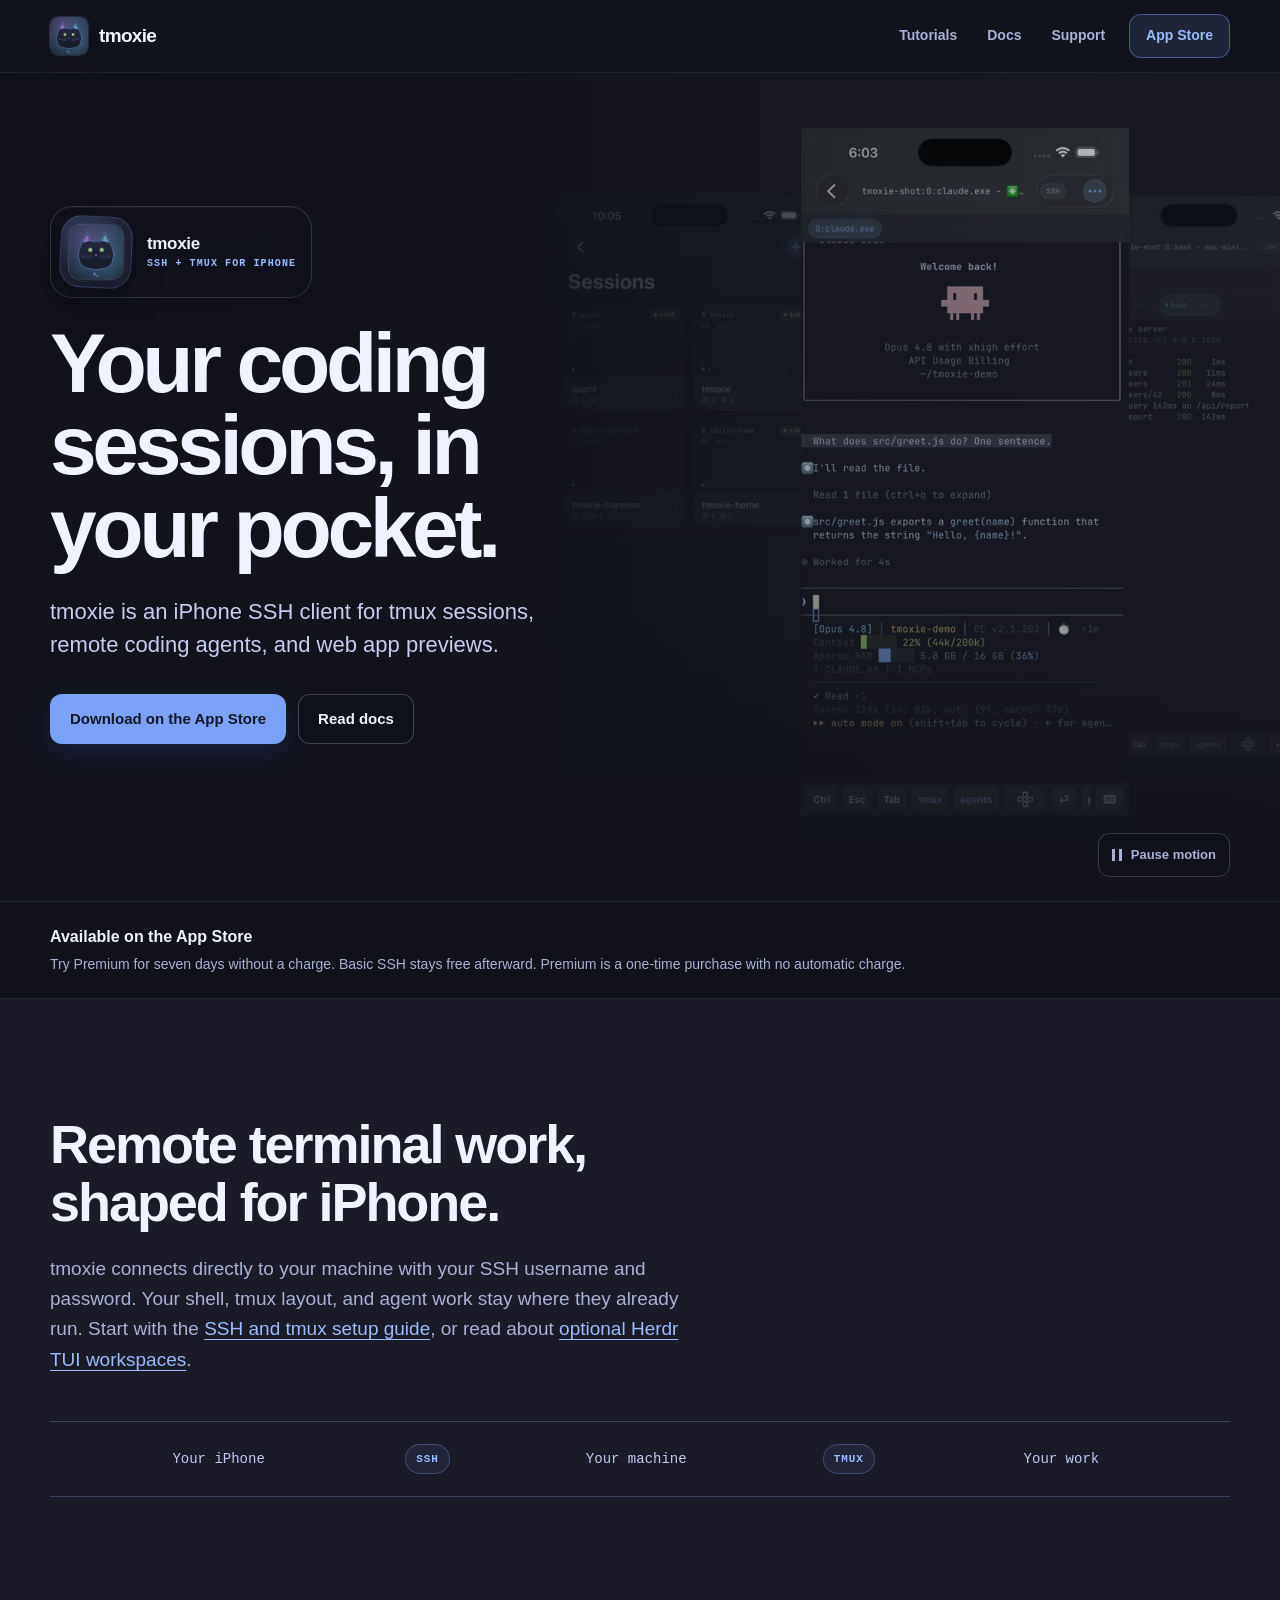
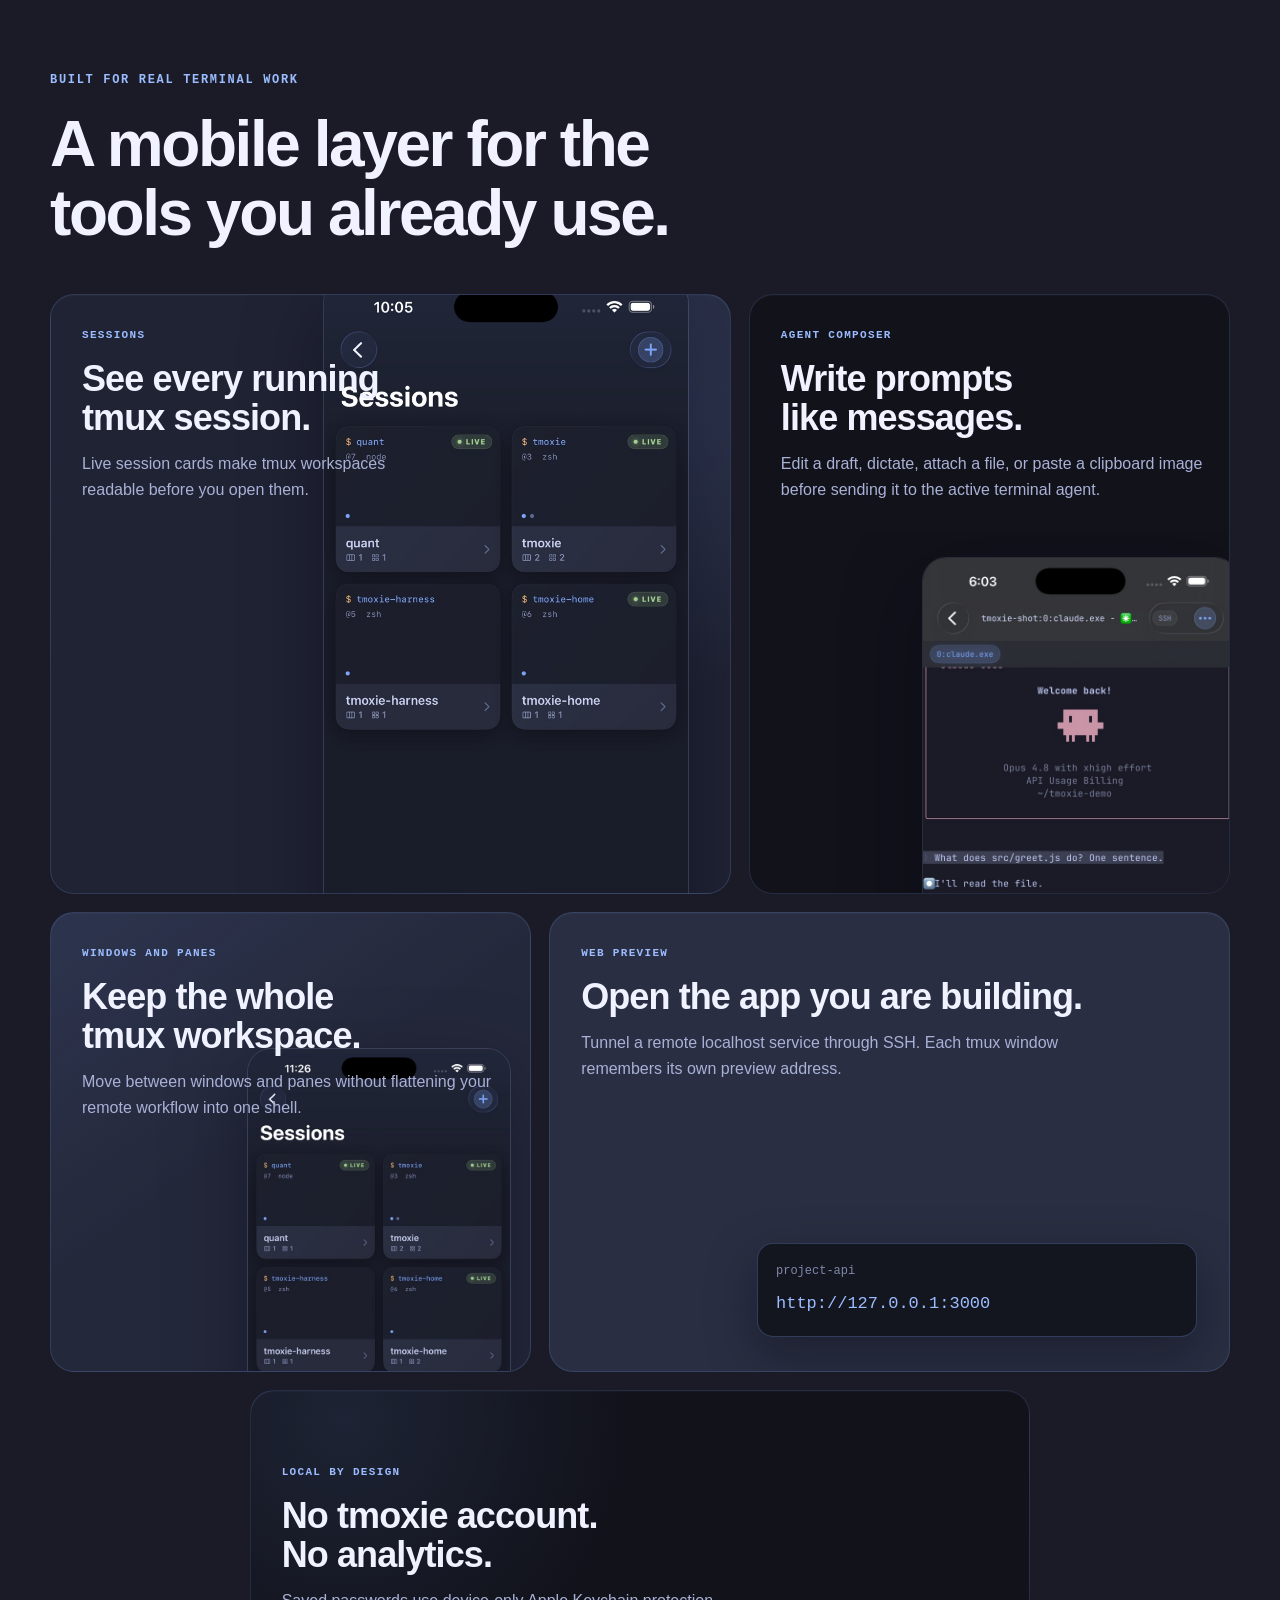
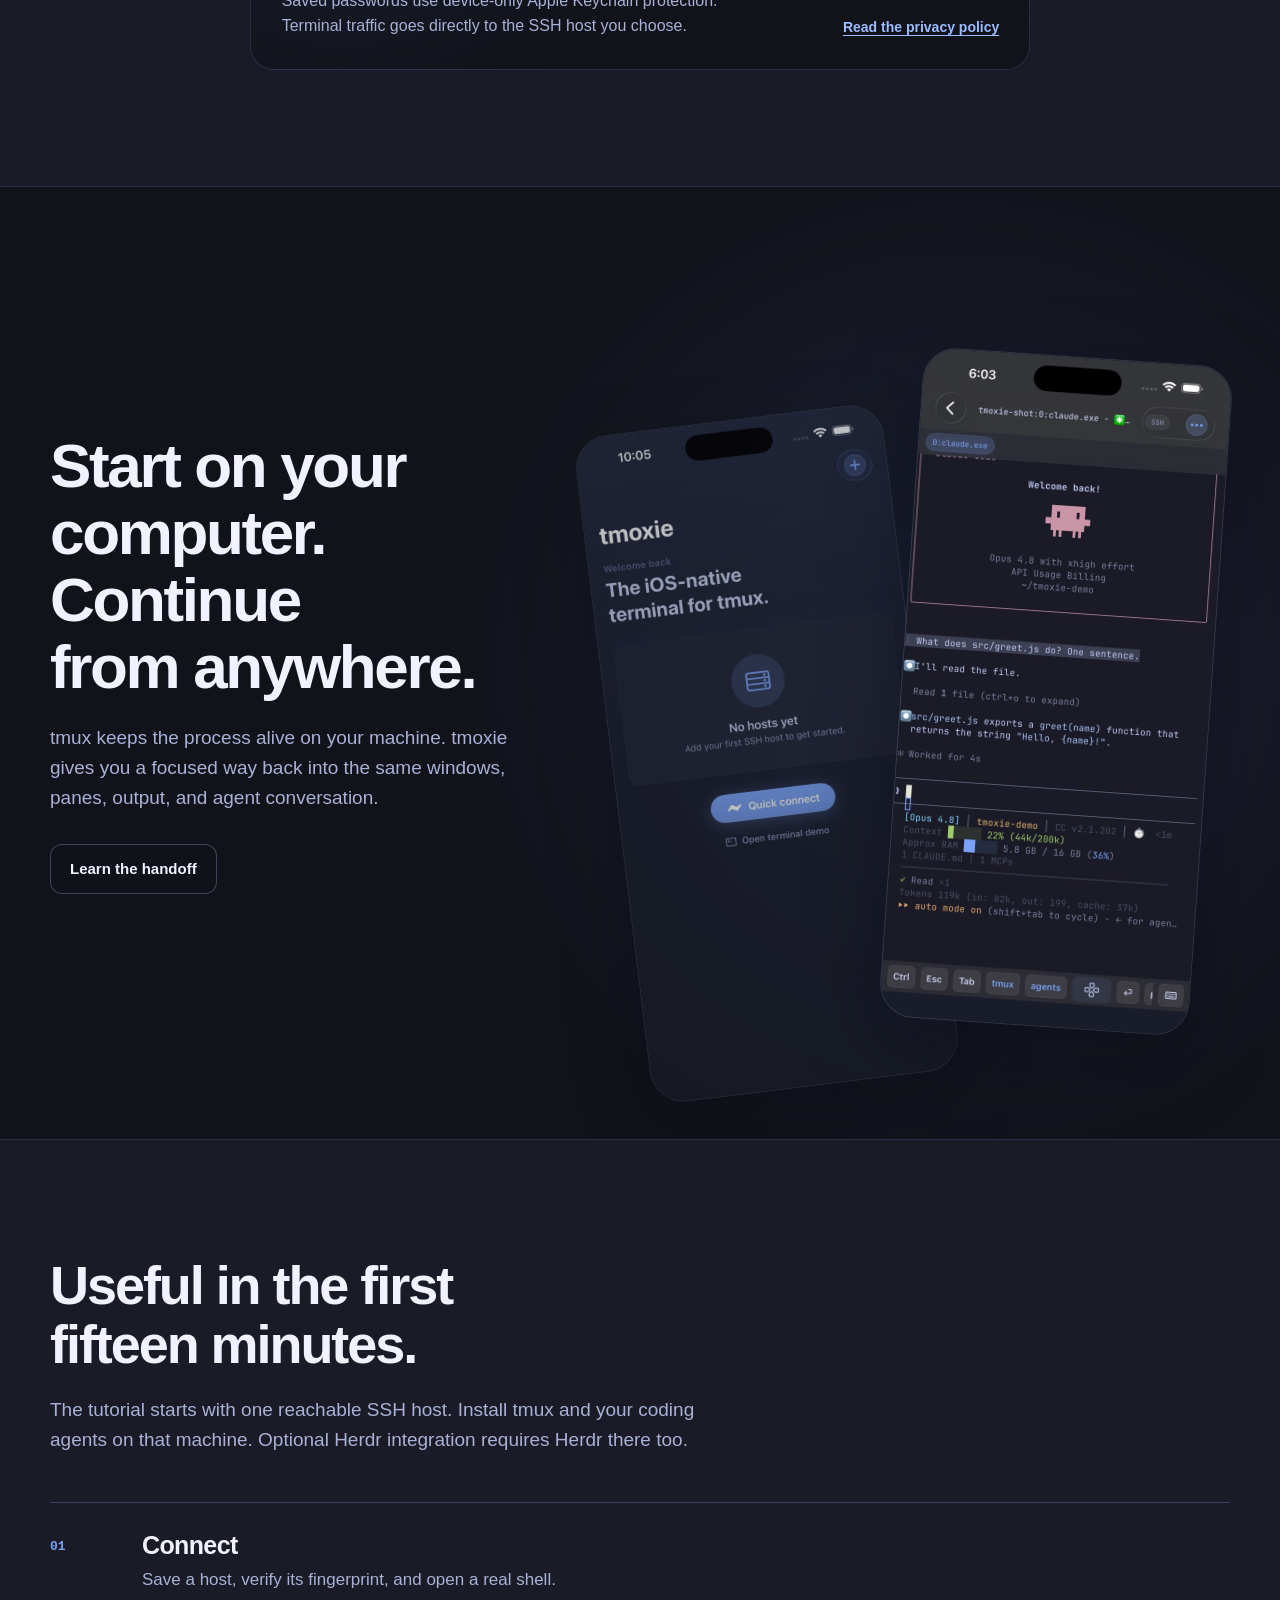
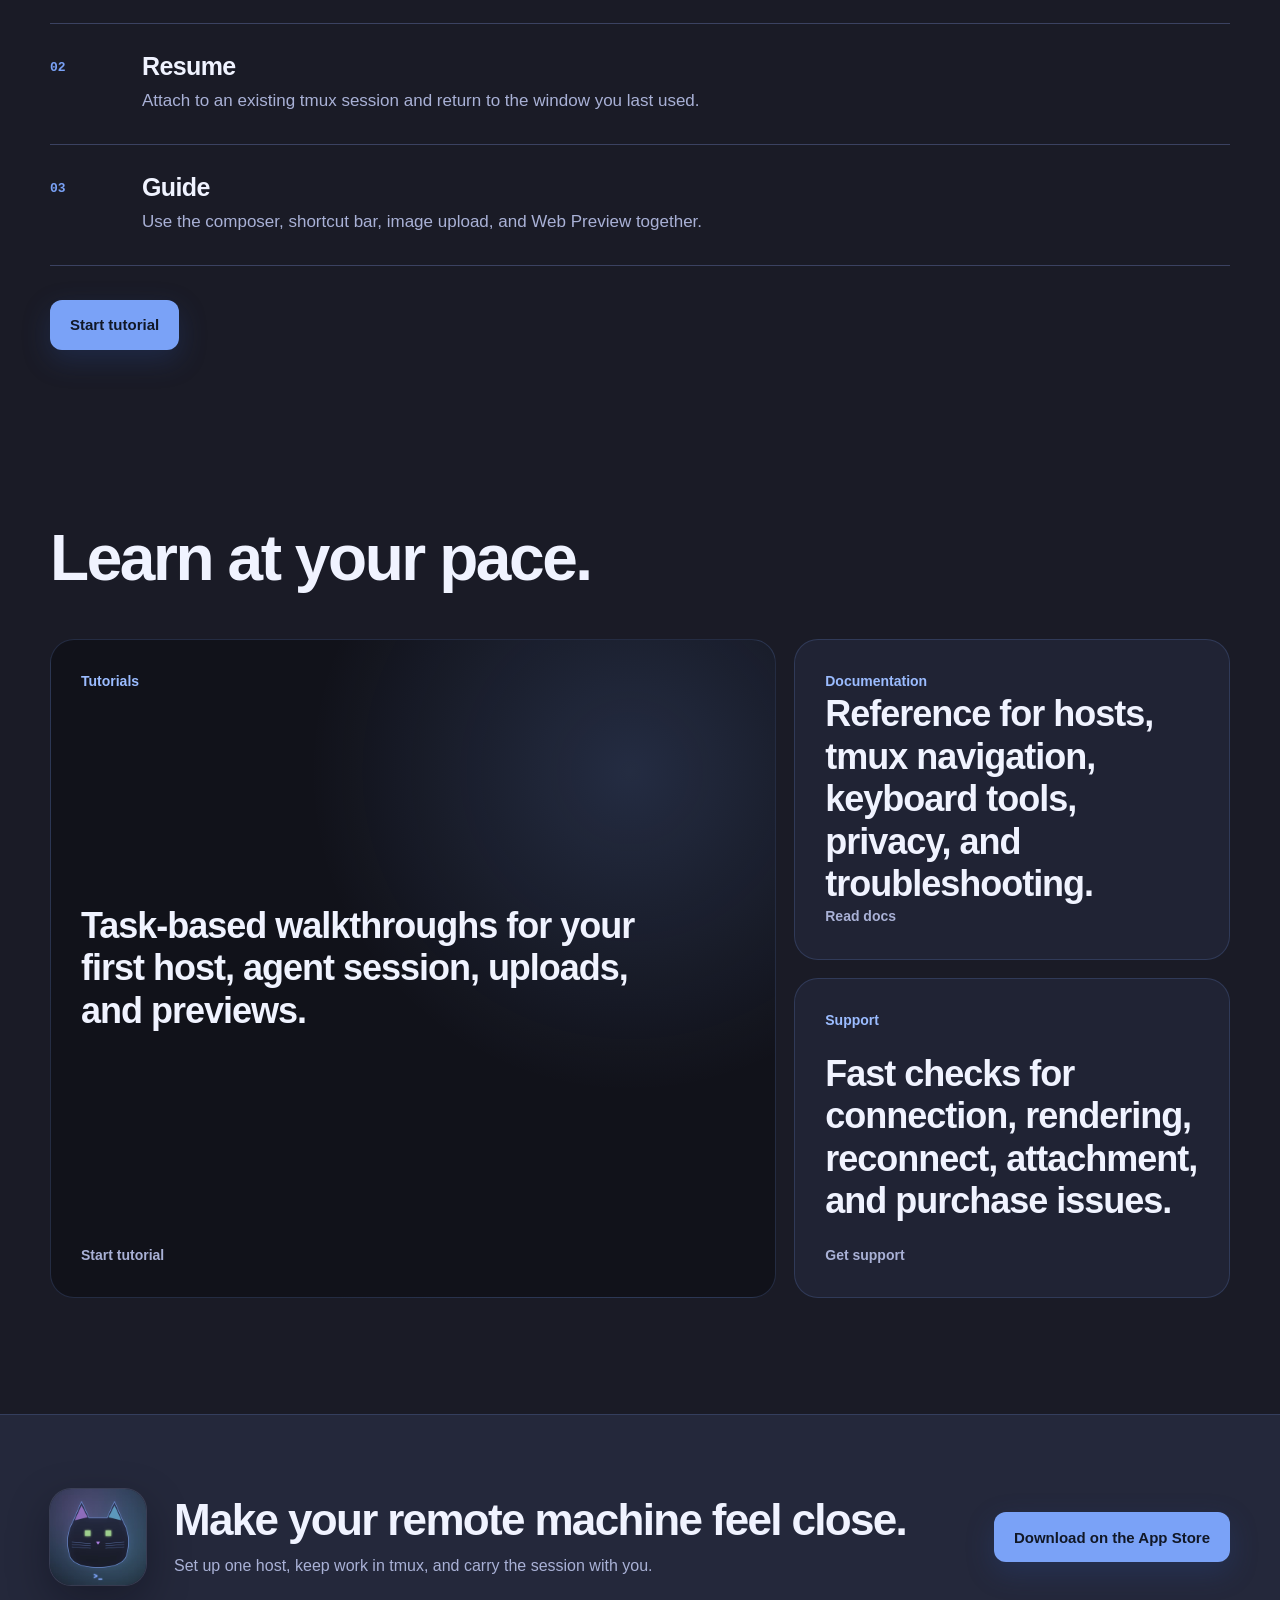
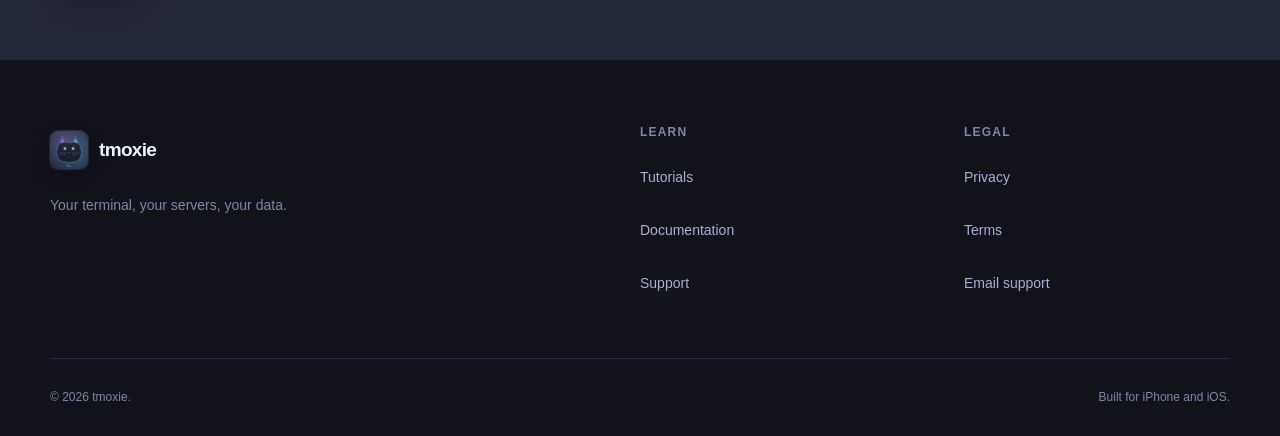
==== commit a8dfbc4b: "feat: add App Store download links for the released app" ====
--- a/index.html
+++ b/index.html
@@ -43,8 +43,9 @@
         "@id": "https://tmoxie.app/#app",
         "name": "tmoxie",
         "url": "https://tmoxie.app/",
+        "downloadUrl": "https://apps.apple.com/us/app/tmoxie/id6767995101?uo=4",
         "image": "https://tmoxie.app/assets/app-icon.png",
-        "description": "An iPhone SSH client for tmux sessions, remote coding agents, and optional Herdr TUI workspaces. Basic SSH is free. Premium is a one-time in-app purchase after a seven-day trial with no automatic charge. App Store launch is in progress.",
+        "description": "An iPhone SSH client for tmux sessions, remote coding agents, and optional Herdr TUI workspaces. Basic SSH is free. Premium is a one-time in-app purchase after a seven-day trial with no automatic charge. Available on the App Store.",
         "applicationCategory": "DeveloperApplication",
         "operatingSystem": "iOS 17 or later",
         "softwareRequirements": "A reachable SSH server with password authentication. tmux or a compatible Herdr TUI installation is required for its respective workspace features."
@@ -85,7 +86,7 @@
         <a href="tutorials/">Tutorials</a>
         <a href="docs/">Docs</a>
         <a href="support/">Support</a>
-        <a class="nav-action" href="tutorials/#quick-start">Start tutorial</a>
+        <a class="nav-action" href="https://apps.apple.com/us/app/tmoxie/id6767995101?uo=4">App Store</a>
       </div>
     </nav>
   </header>
@@ -108,7 +109,7 @@
         <h1 id="hero-title">Your coding sessions, in your pocket.</h1>
         <p class="hero-copy">tmoxie is an iPhone SSH client for tmux sessions, remote coding agents, and web app previews.</p>
         <div class="hero-actions">
-          <a class="button button-primary" href="tutorials/">Start tutorial</a>
+          <a class="button button-primary" href="https://apps.apple.com/us/app/tmoxie/id6767995101?uo=4">Download on the App Store</a>
           <a class="button button-secondary" href="docs/">Read docs</a>
         </div>
       </div>
@@ -121,7 +122,7 @@
     <section class="launch-strip" aria-label="Product availability">
       <div class="shell launch-strip-inner">
         <div>
-          <strong>App Store launch in progress</strong>
+          <strong>Available on the App Store</strong>
           <span>Try Premium for seven days without a charge. Basic SSH stays free afterward. Premium is a one-time purchase with no automatic charge.</span>
         </div>
       </div>
@@ -268,7 +269,7 @@
           <h2>Make your remote machine feel close.</h2>
           <p>Set up one host, keep work in tmux, and carry the session with you.</p>
         </div>
-        <a class="button button-primary" href="tutorials/">Start tutorial</a>
+        <a class="button button-primary" href="https://apps.apple.com/us/app/tmoxie/id6767995101?uo=4">Download on the App Store</a>
       </div>
     </section>
   </main>
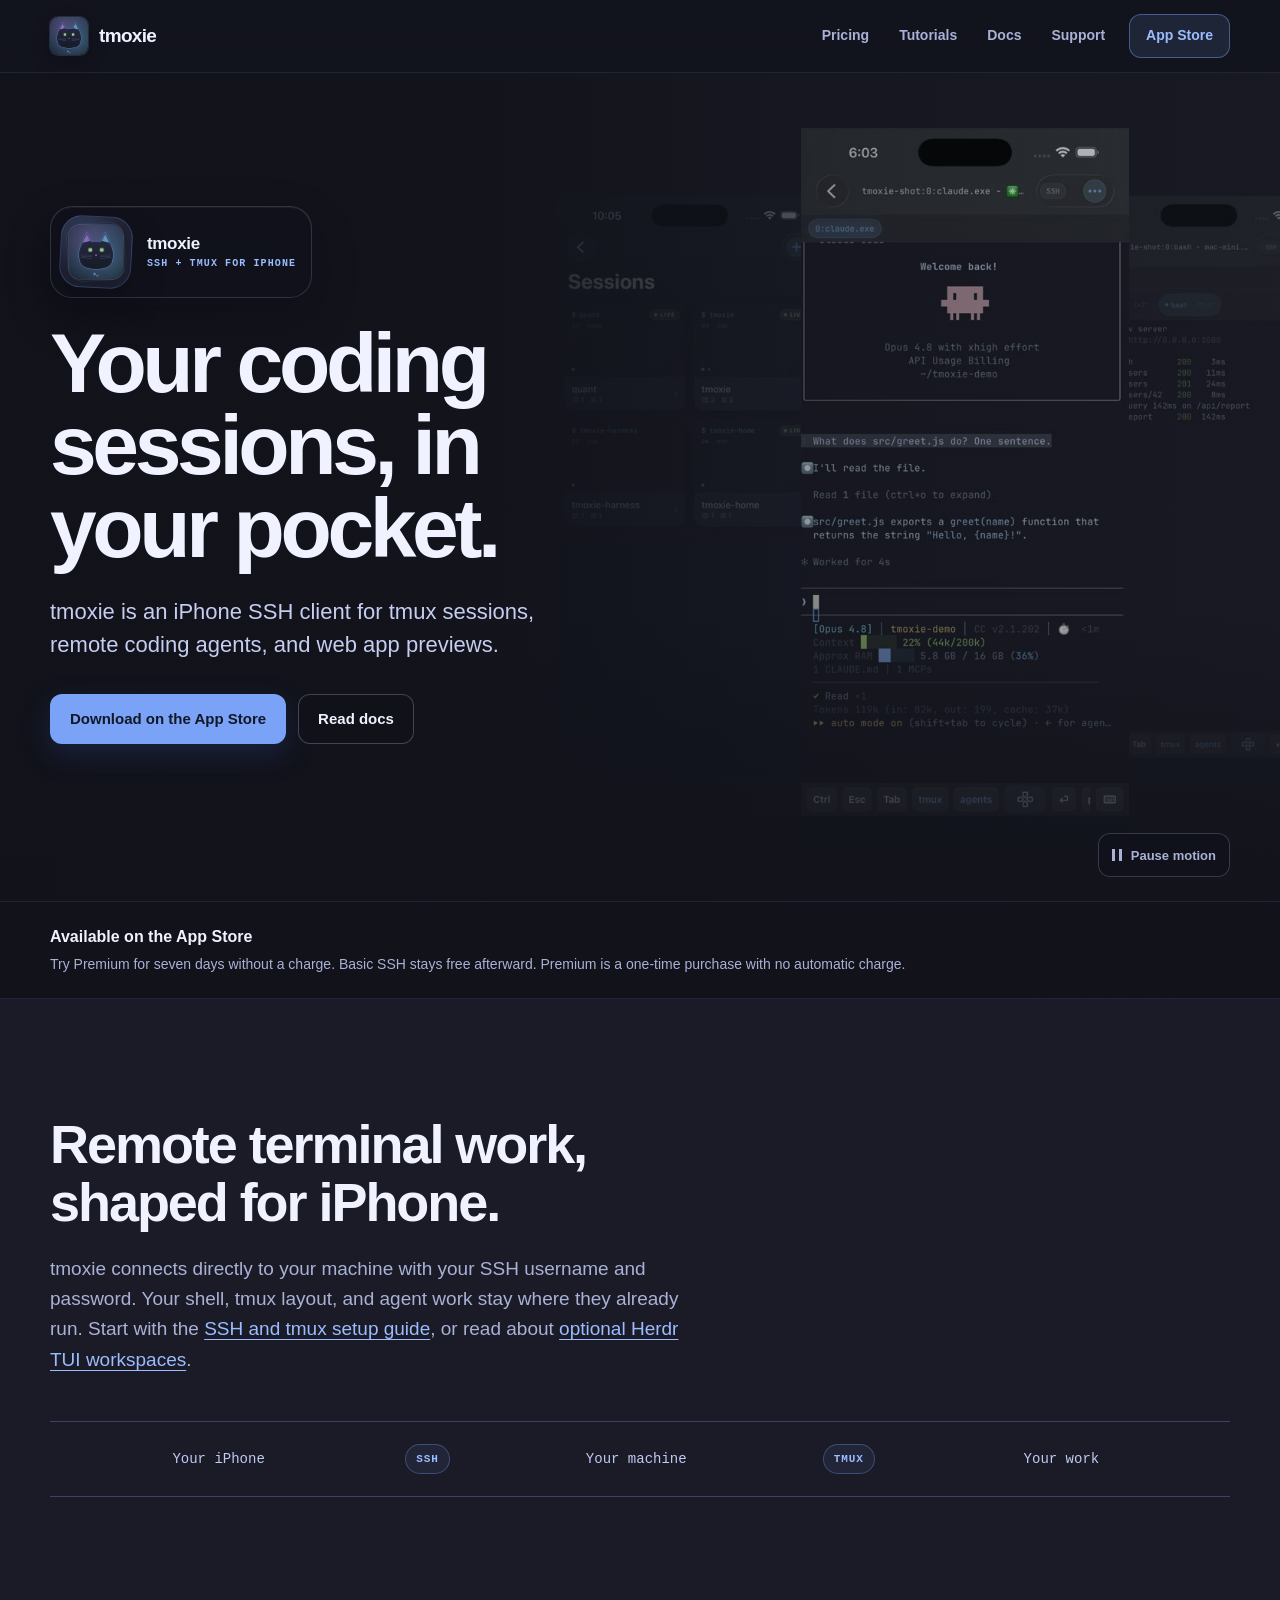
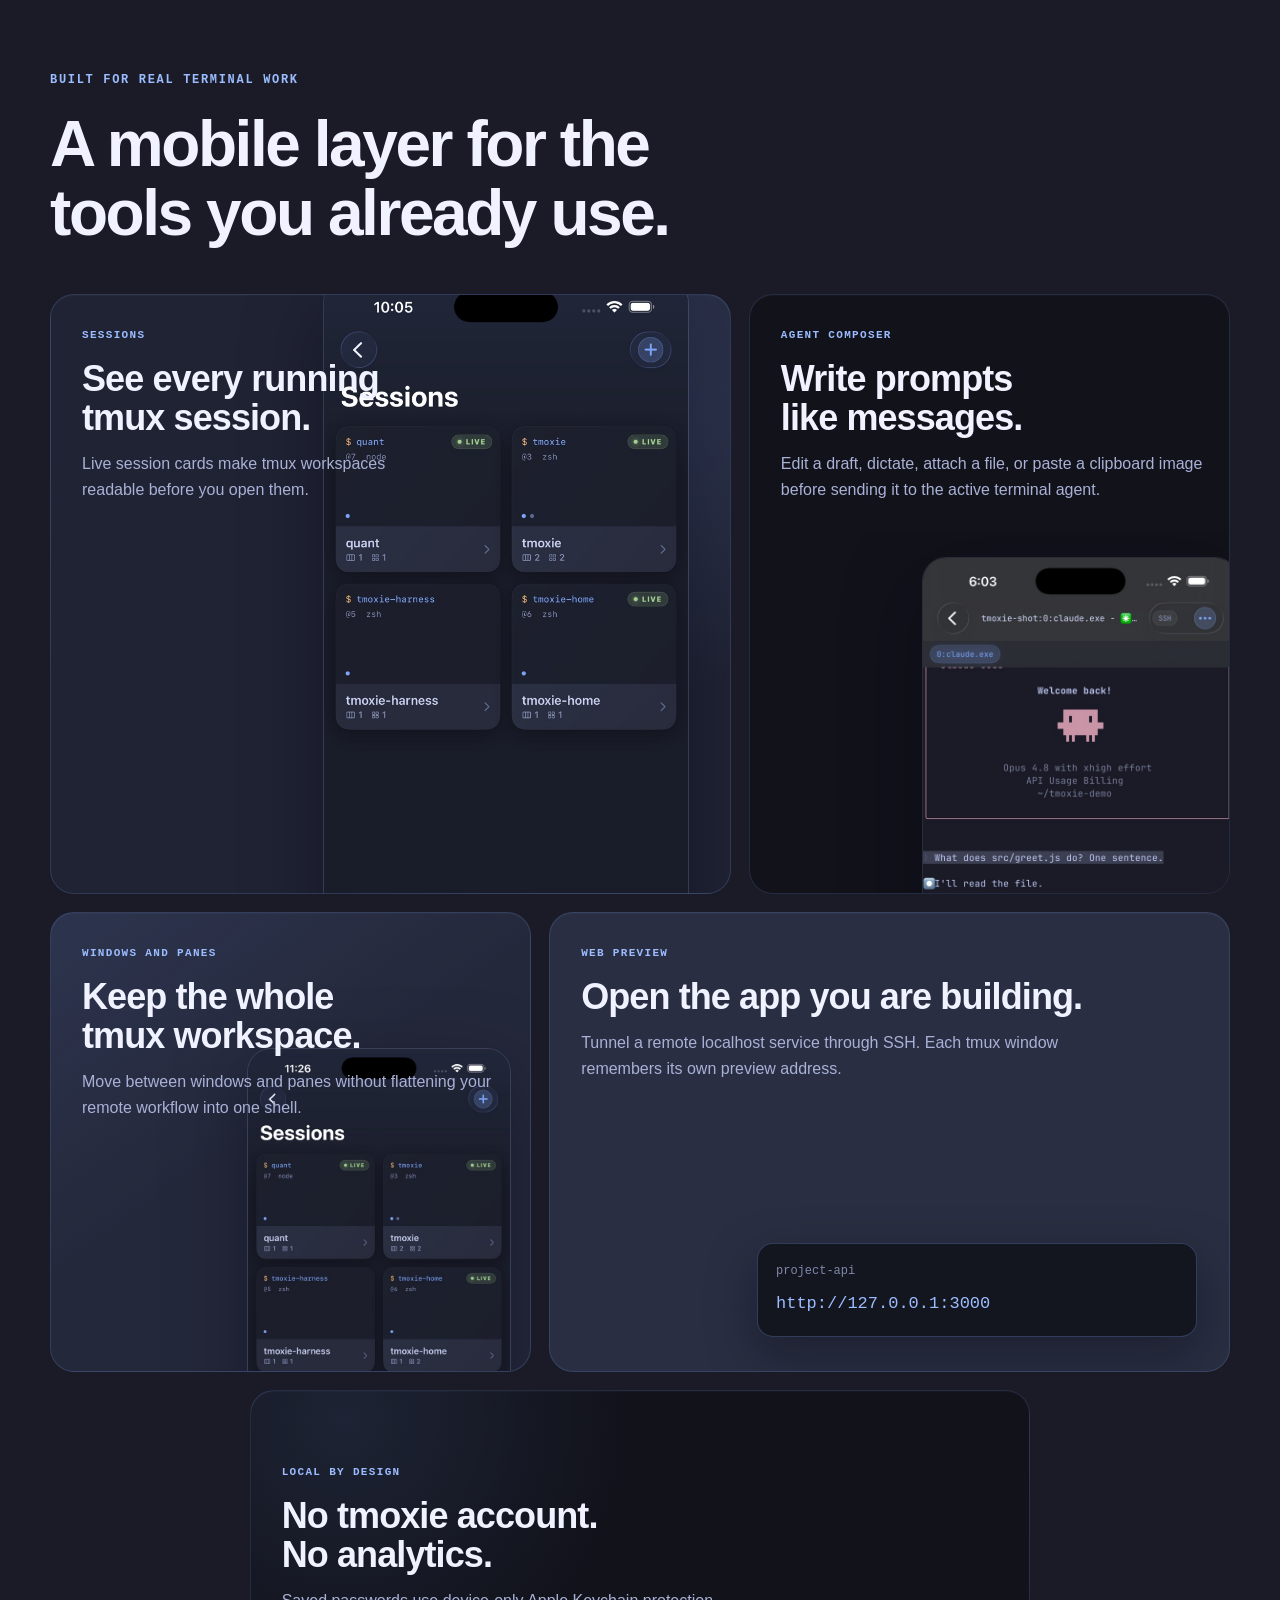
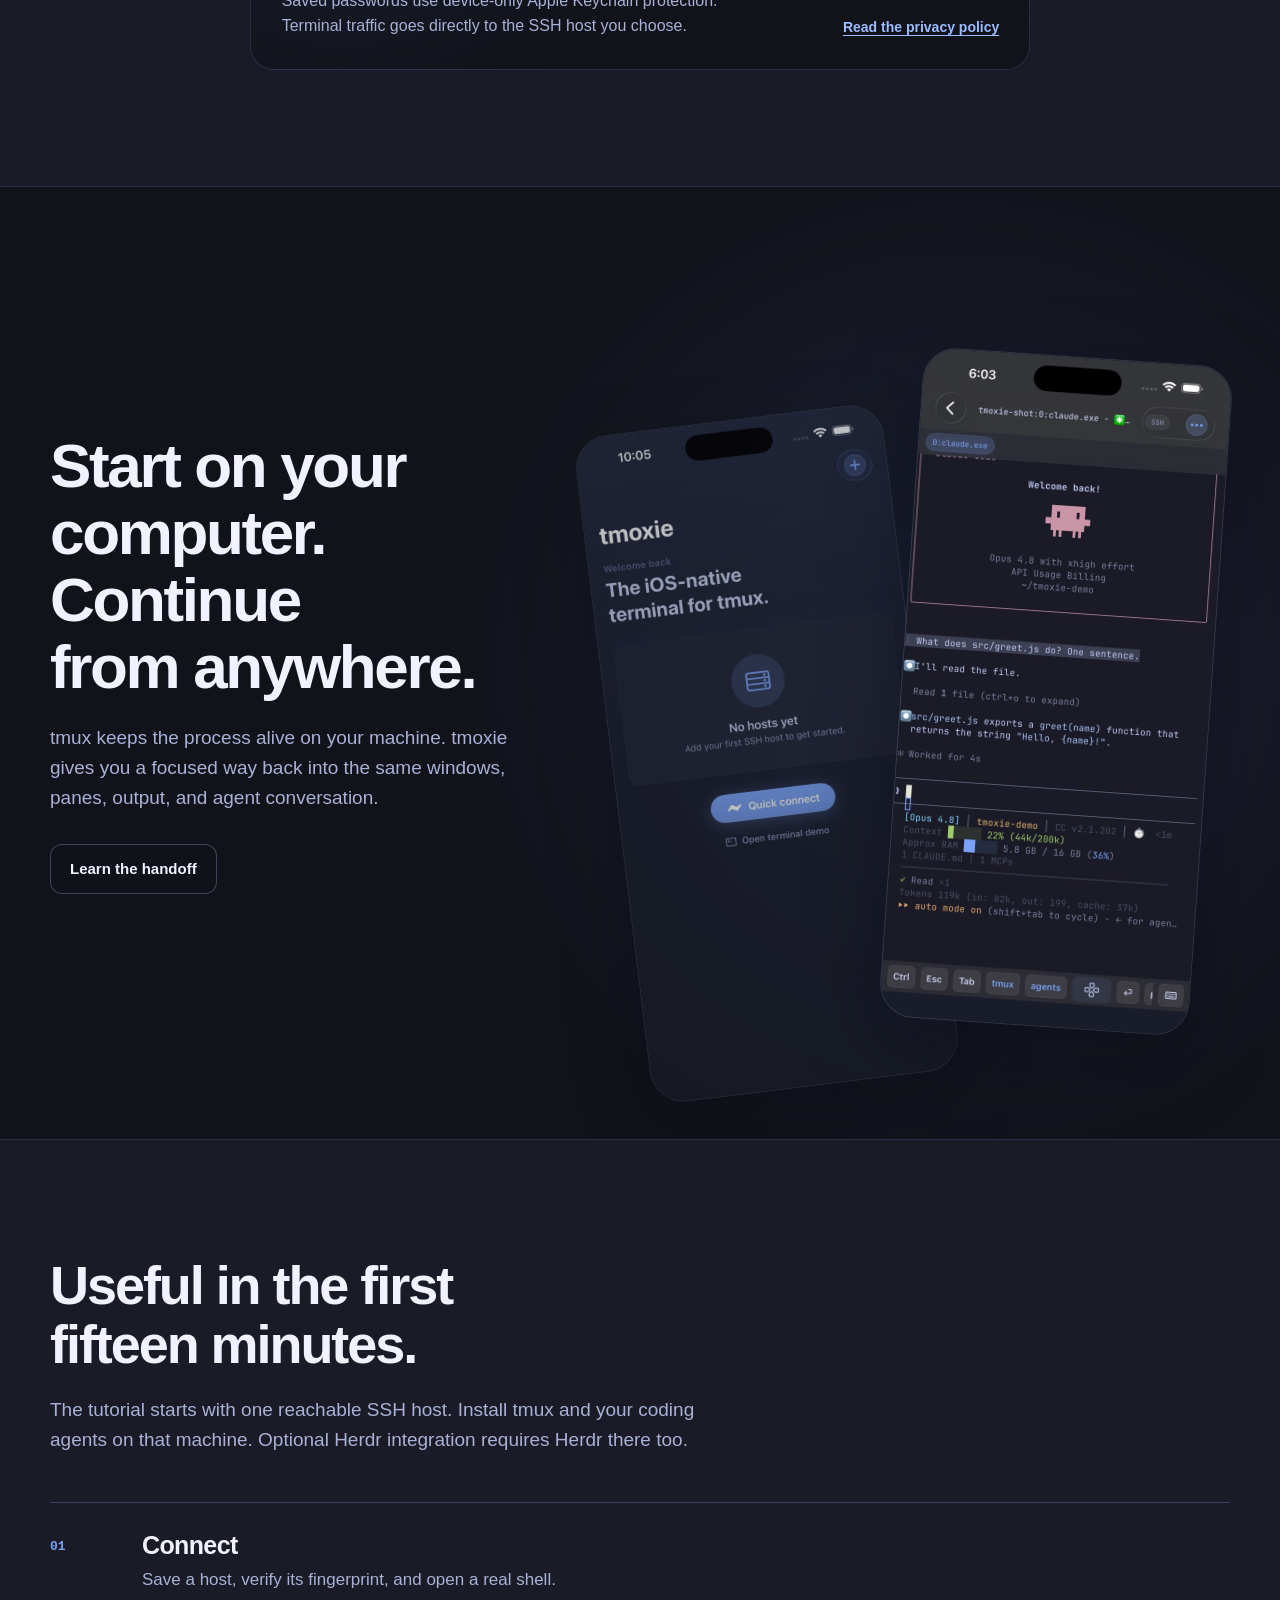
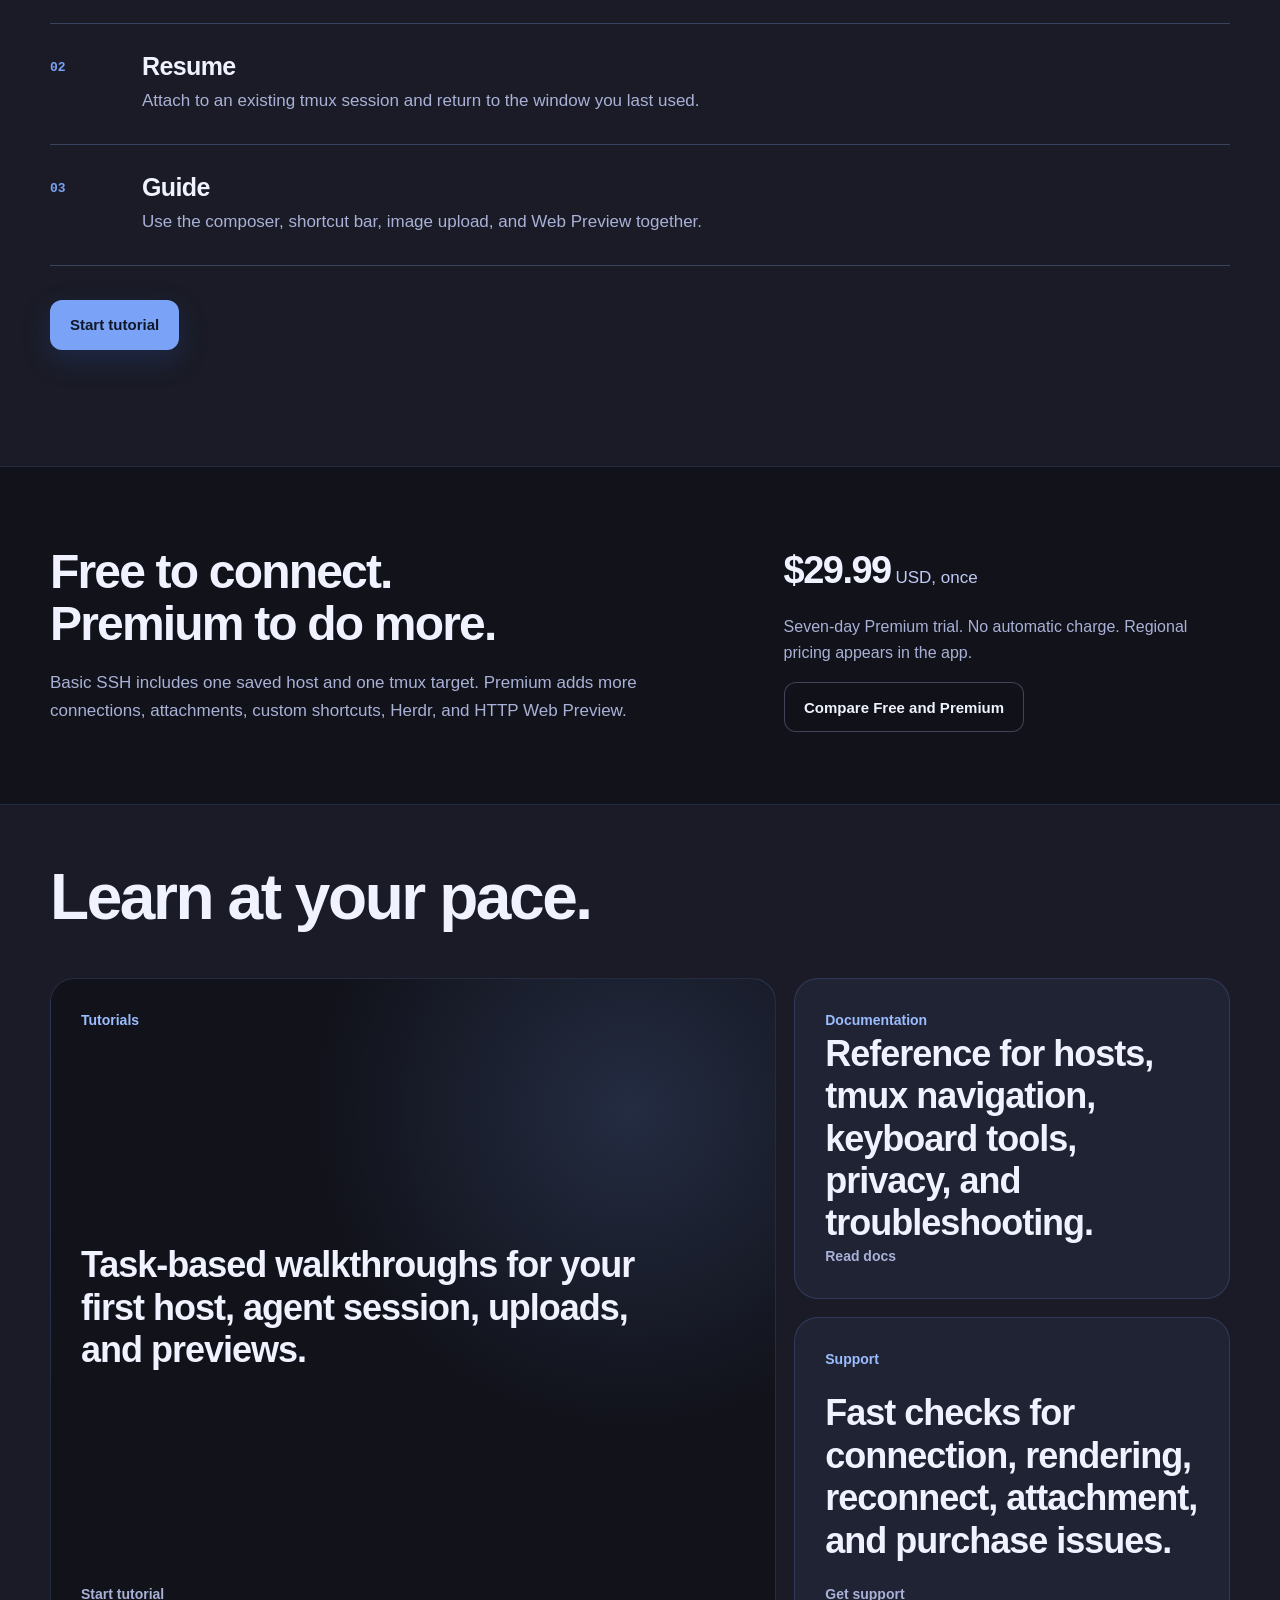
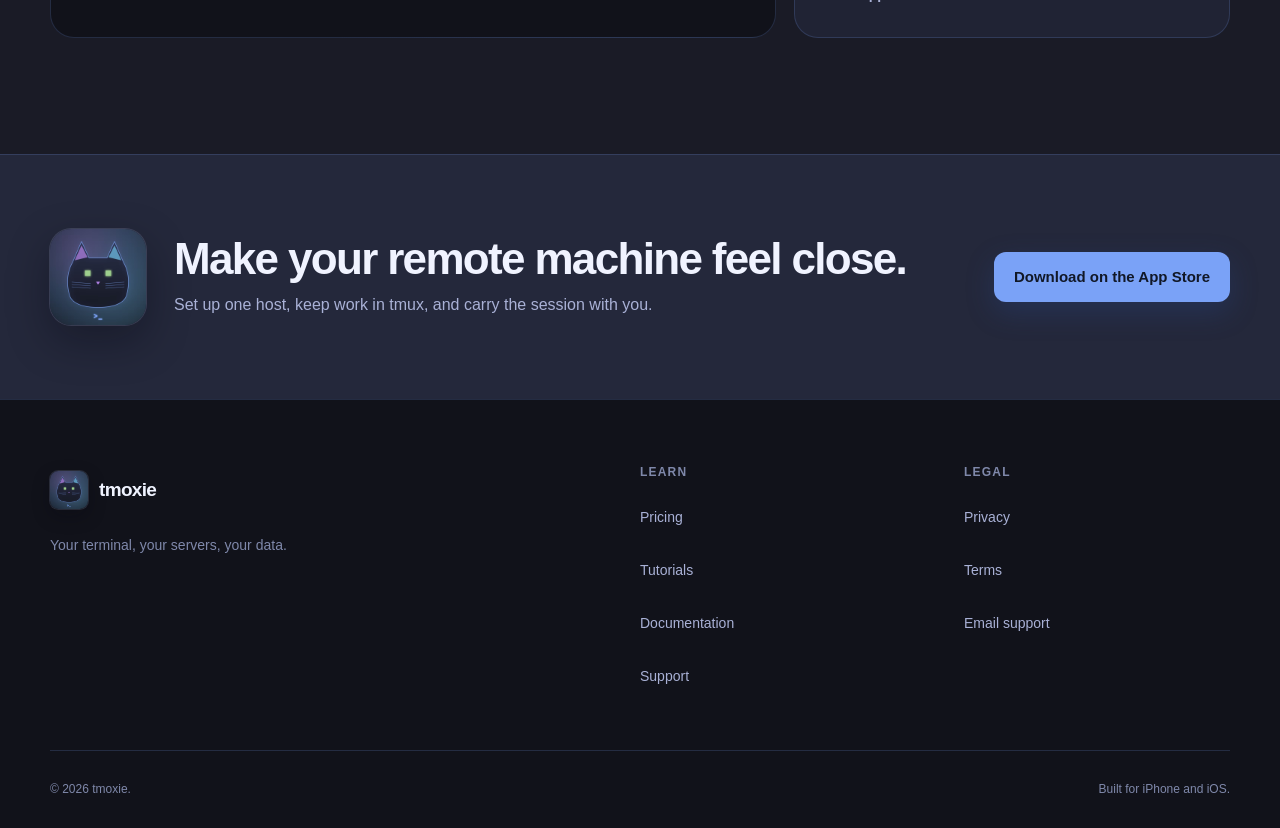
==== commit 5808281a: "feat: explain Free and Premium Lifetime pricing" ====
--- a/index.html
+++ b/index.html
@@ -83,6 +83,7 @@
         <span aria-hidden="true"></span>
       </button>
       <div class="nav-links" id="nav-links" data-nav-links>
+        <a href="pricing/">Pricing</a>
         <a href="tutorials/">Tutorials</a>
         <a href="docs/">Docs</a>
         <a href="support/">Support</a>
@@ -239,6 +240,20 @@
       </div>
     </section>
 
+    <section class="pricing-preview" aria-labelledby="pricing-preview-title">
+      <div class="shell pricing-preview-inner">
+        <div>
+          <h2 id="pricing-preview-title">Free to connect. Premium to do more.</h2>
+          <p>Basic SSH includes one saved host and one tmux target. Premium adds more connections, attachments, custom shortcuts, Herdr, and HTTP Web Preview.</p>
+        </div>
+        <div class="pricing-preview-offer">
+          <p><strong>$29.99</strong> USD, once</p>
+          <p>Seven-day Premium trial. No automatic charge. Regional pricing appears in the app.</p>
+          <a class="button button-secondary" href="pricing/">Compare Free and Premium</a>
+        </div>
+      </div>
+    </section>
+
     <section class="section shell resource-section" aria-labelledby="resources-title">
       <div class="section-heading">
         <h2 id="resources-title">Learn at your pace.</h2>
@@ -282,6 +297,7 @@
       </div>
       <div>
         <h2>Learn</h2>
+        <a href="pricing/">Pricing</a>
         <a href="tutorials/">Tutorials</a>
         <a href="docs/">Documentation</a>
         <a href="support/">Support</a>
--- a/assets/styles.css
+++ b/assets/styles.css
@@ -303,6 +303,7 @@
 }
 
 .nav-toggle {
+  position: relative;
   width: 46px;
   height: 46px;
   padding: 0;
@@ -316,6 +317,8 @@
 
 .nav-toggle span:not(.sr-only) {
   position: absolute;
+  inset: 0;
+  margin: auto;
   width: 19px;
   height: 2px;
   border-radius: 2px;
@@ -2213,3 +2216,356 @@
     color: #111 !important;
   }
 }
+
+.pricing-hero {
+  padding-block: 80px 88px;
+}
+
+.pricing-hero h1 {
+  max-width: 850px;
+  margin: 0;
+  font-size: clamp(44px, 7vw, 78px);
+}
+
+.pricing-hero .lede {
+  max-width: 710px;
+  margin: 24px 0 0;
+  font-size: clamp(18px, 2.2vw, 21px);
+  line-height: 1.55;
+}
+
+.pricing-plans {
+  margin-top: 48px;
+  display: grid;
+  grid-template-columns: repeat(2, minmax(0, 1fr));
+  gap: 24px;
+}
+
+.pricing-plan {
+  min-width: 0;
+  padding: 36px;
+  display: flex;
+  flex-direction: column;
+  border: 1px solid var(--line);
+  border-radius: var(--radius-card);
+  background: var(--bg-deep);
+}
+
+.pricing-plan-premium {
+  border-color: var(--accent);
+  background: var(--surface);
+}
+
+.pricing-plan h2 {
+  margin-bottom: 24px;
+  font-size: 26px;
+}
+
+.plan-price {
+  margin-bottom: 24px;
+  display: flex;
+  flex-wrap: wrap;
+  align-items: baseline;
+  gap: 10px;
+  color: var(--text);
+}
+
+.plan-price strong {
+  color: var(--text-strong);
+  font-size: clamp(44px, 5vw, 64px);
+  font-weight: 760;
+  letter-spacing: -0.045em;
+  line-height: 1;
+  font-variant-numeric: tabular-nums;
+}
+
+.plan-price span {
+  font-size: 16px;
+}
+
+.plan-summary {
+  margin-bottom: 22px;
+  color: var(--text);
+  line-height: 1.55;
+}
+
+.plan-inclusions {
+  margin: 0 0 32px;
+  padding-left: 20px;
+}
+
+.plan-inclusions li {
+  padding-left: 4px;
+}
+
+.plan-inclusions li + li {
+  margin-top: 12px;
+}
+
+.plan-inclusions li::marker {
+  color: var(--accent);
+}
+
+.plan-action {
+  margin-top: auto;
+}
+
+.plan-action .button {
+  max-width: 100%;
+  min-height: 50px;
+  white-space: normal;
+  line-height: 1.3;
+}
+
+.plan-action p {
+  margin: 16px 0 0;
+  font-size: 16px;
+  line-height: 1.55;
+}
+
+.plan-action .plan-trial {
+  margin: 0 0 20px;
+  color: var(--text);
+}
+
+.pricing-benefits {
+  padding-block: 88px;
+  border-block: 1px solid var(--line-soft);
+  background: var(--bg-deep);
+}
+
+.pricing-benefit-grid {
+  display: grid;
+  grid-template-columns: repeat(2, minmax(0, 1fr));
+  column-gap: 72px;
+  row-gap: 48px;
+}
+
+.pricing-benefit-grid article {
+  padding-top: 24px;
+  border-top: 1px solid var(--line);
+}
+
+.pricing-benefit-grid h3 {
+  max-width: 420px;
+  margin-bottom: 18px;
+  font-size: clamp(25px, 3vw, 32px);
+  line-height: 1.2;
+}
+
+.pricing-benefit-grid p {
+  max-width: 500px;
+  margin-bottom: 16px;
+}
+
+.pricing-benefit-grid p:last-child {
+  margin-bottom: 0;
+}
+
+.pricing-benefit-grid a {
+  font-size: 16px;
+}
+
+.pricing-comparison {
+  padding-block: 88px;
+}
+
+.pricing-table {
+  width: 100%;
+  table-layout: fixed;
+  border-collapse: collapse;
+  font-size: 16px;
+  line-height: 1.5;
+}
+
+.pricing-table th,
+.pricing-table td {
+  padding: 20px;
+  border-bottom: 1px solid var(--line);
+  text-align: left;
+  vertical-align: top;
+}
+
+.pricing-table thead th {
+  background: var(--surface-soft);
+  color: var(--text-strong);
+  font-weight: 730;
+}
+
+.pricing-table th:first-child {
+  width: 44%;
+}
+
+.pricing-table tbody th {
+  color: var(--text);
+  font-weight: 650;
+}
+
+.pricing-table td {
+  color: var(--muted);
+}
+
+.comparison-plan {
+  display: none;
+}
+
+.comparison-note {
+  max-width: 740px;
+  margin: 24px 0 0;
+  font-size: 16px;
+}
+
+.pricing-faq {
+  padding-block: 0 100px;
+}
+
+.pricing-faq details {
+  border-bottom: 1px solid var(--line);
+}
+
+.pricing-faq details:first-of-type {
+  border-top: 1px solid var(--line);
+}
+
+.pricing-faq summary {
+  min-height: 56px;
+  padding: 22px 0;
+  color: var(--text-strong);
+  font-size: 19px;
+  font-weight: 650;
+  line-height: 1.4;
+  cursor: pointer;
+}
+
+.pricing-faq details p {
+  max-width: 760px;
+  margin: 0 0 22px;
+}
+
+.pricing-help {
+  margin: 28px 0 0;
+}
+
+.pricing-preview {
+  padding-block: 72px;
+  border-block: 1px solid var(--line-soft);
+  background: var(--bg-deep);
+}
+
+.pricing-preview-inner {
+  display: grid;
+  grid-template-columns: minmax(0, 1.2fr) minmax(0, 0.8fr);
+  gap: 64px;
+  align-items: center;
+}
+
+.pricing-preview h2 {
+  margin-bottom: 20px;
+  font-size: clamp(32px, 4vw, 48px);
+}
+
+.pricing-preview p:last-child {
+  margin-bottom: 0;
+}
+
+.pricing-preview-offer > p:first-child {
+  margin-bottom: 12px;
+  color: var(--text);
+}
+
+.pricing-preview-offer strong {
+  color: var(--text-strong);
+  font-size: 38px;
+  letter-spacing: -0.04em;
+  font-variant-numeric: tabular-nums;
+}
+
+.pricing-preview-offer > p:nth-child(2) {
+  font-size: 16px;
+}
+
+.pricing-preview .button {
+  max-width: 100%;
+  white-space: normal;
+  line-height: 1.3;
+}
+
+@media (max-width: 760px) {
+  .pricing-hero {
+    padding-block: 54px 64px;
+  }
+
+  .pricing-plans {
+    margin-top: 36px;
+    grid-template-columns: 1fr;
+    gap: 20px;
+  }
+
+  .pricing-plan {
+    padding: 24px;
+    border-radius: 20px;
+  }
+
+  .pricing-benefits,
+  .pricing-comparison {
+    padding-block: 64px;
+  }
+
+  .pricing-benefit-grid,
+  .pricing-preview-inner {
+    grid-template-columns: 1fr;
+    gap: 32px;
+  }
+
+  .pricing-table,
+  .pricing-table tbody {
+    display: block;
+  }
+
+  .pricing-table thead {
+    position: absolute;
+    width: 1px;
+    height: 1px;
+    overflow: hidden;
+    clip-path: inset(50%);
+    white-space: nowrap;
+  }
+
+  .pricing-table tbody tr {
+    padding-block: 20px;
+    display: grid;
+    grid-template-columns: repeat(2, minmax(0, 1fr));
+    gap: 12px 20px;
+    border-bottom: 1px solid var(--line);
+  }
+
+  .pricing-table tbody th,
+  .pricing-table tbody td {
+    width: auto;
+    padding: 0;
+    border-bottom: 0;
+  }
+
+  .pricing-table tbody th {
+    grid-column: 1 / -1;
+  }
+
+  .comparison-plan {
+    margin-bottom: 5px;
+    display: block;
+    color: var(--text-strong);
+    font-weight: 650;
+  }
+
+  .pricing-faq {
+    padding-bottom: 72px;
+  }
+
+  .pricing-faq summary {
+    font-size: 18px;
+  }
+
+  .pricing-preview {
+    padding-block: 56px;
+  }
+}
